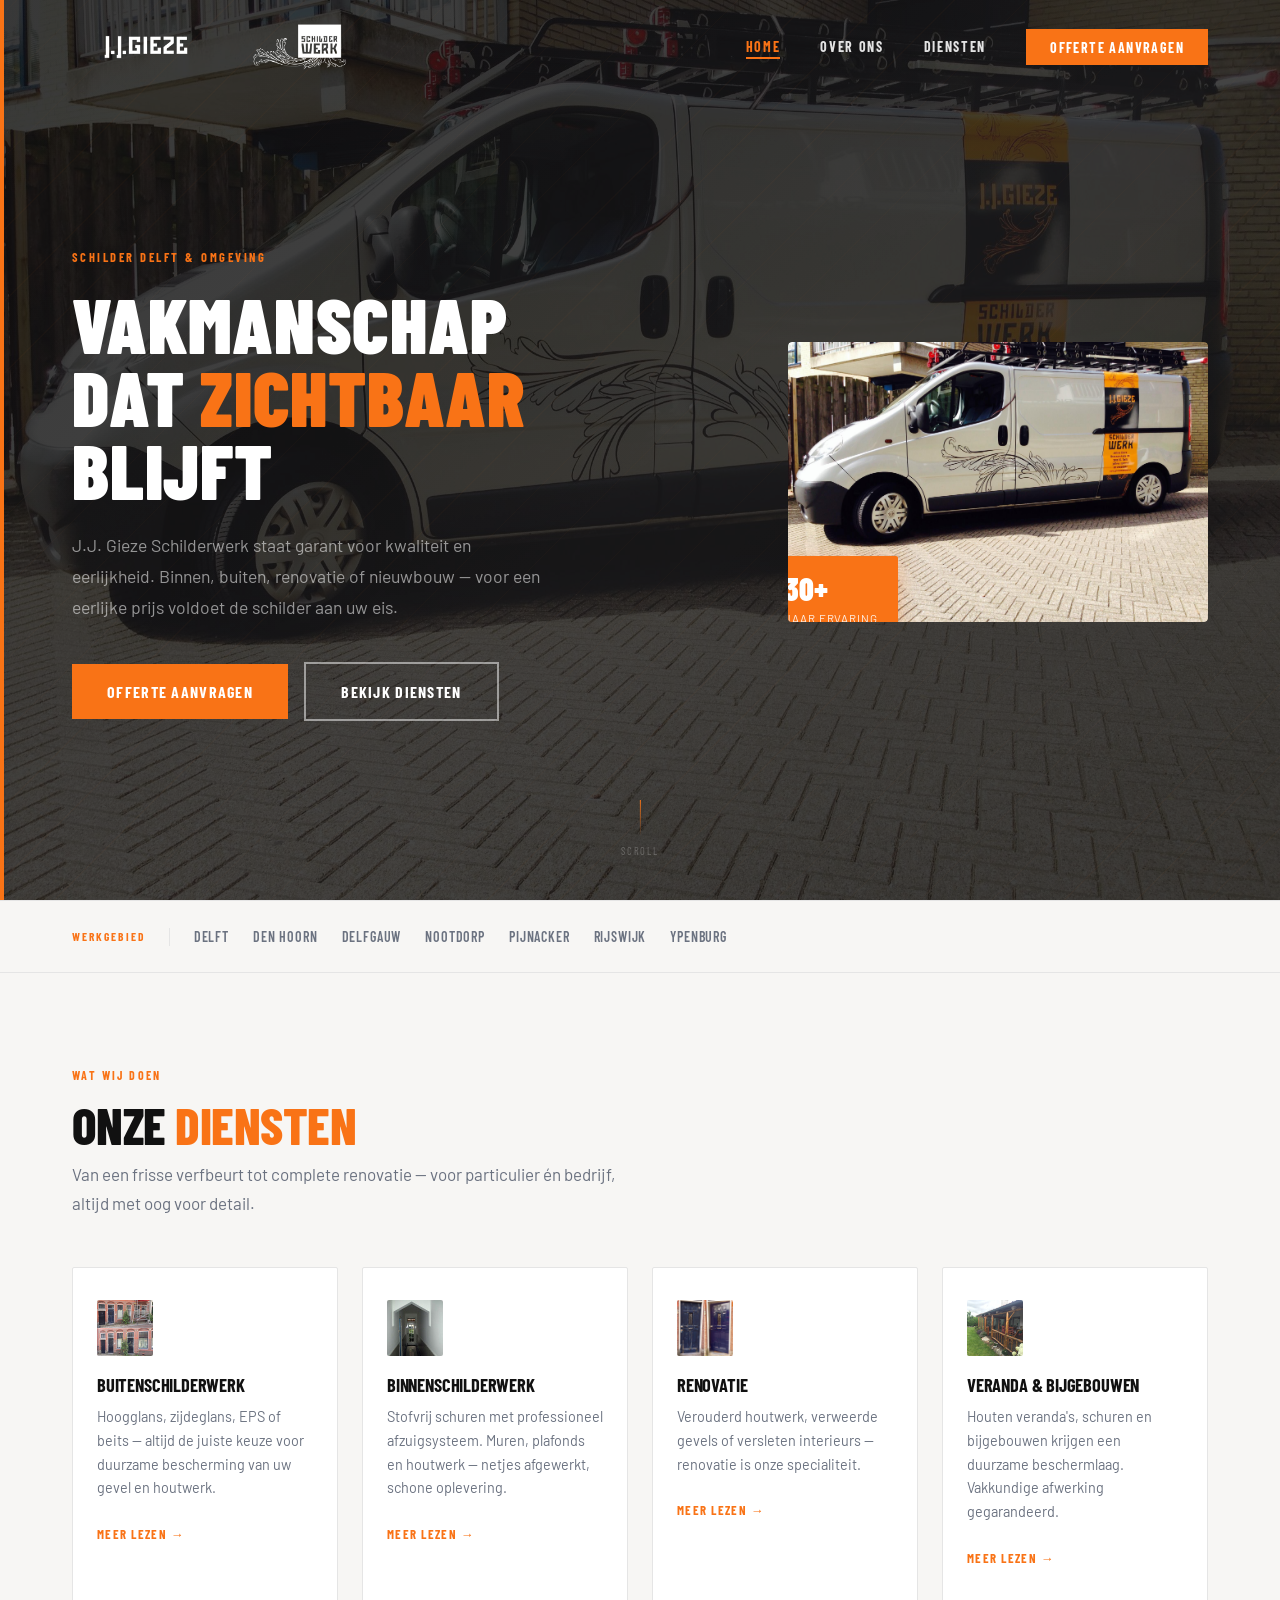
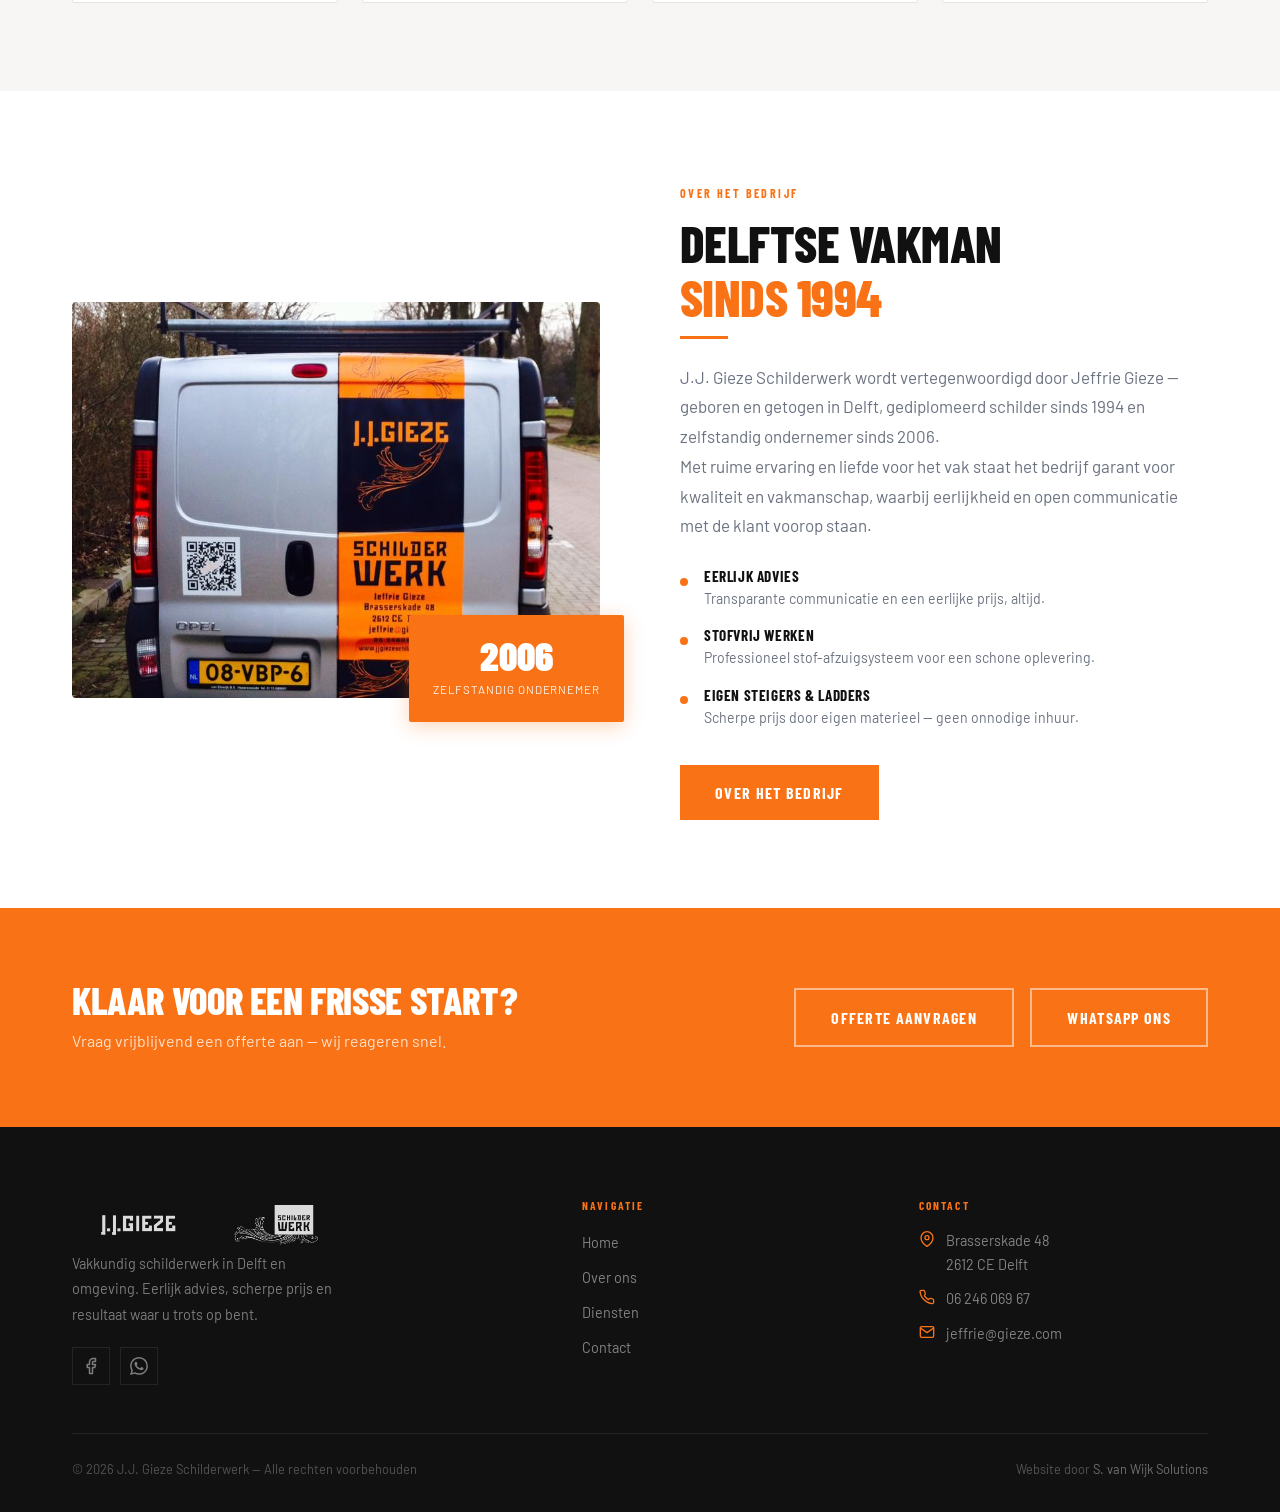
==== index.html @ c91a2f83 "Add files via upload" ====
<!DOCTYPE html>
<html lang="nl">
<head>
  <meta charset="UTF-8">
  <meta name="viewport" content="width=device-width, initial-scale=1.0">
  <title>Schilder Delft | J.J. Gieze Schilderwerk</title>
  <meta name="description" content="J.J. Gieze Schilderwerk – vakkundig schildersbedrijf in Delft en omgeving. Binnen- en buitenschilderwerk, renovatie. Eerlijk advies, scherpe prijs. Bel 06 246 069 67.">
  <meta name="robots" content="index, follow">
  <link rel="canonical" href="https://jjgiezeschilderwerk.nl/index.html">

  <!-- Open Graph -->
  <meta property="og:title" content="Schilder Delft | J.J. Gieze Schilderwerk">
  <meta property="og:description" content="Vakkundig schildersbedrijf in Delft en omgeving. Binnen- en buitenschilderwerk, renovatie. Eerlijk advies, scherpe prijs.">
  <meta property="og:image" content="https://jjgiezeschilderwerk.nl/assets/images/og-image.webp">
  <meta property="og:url" content="https://jjgiezeschilderwerk.nl/index.html">
  <meta property="og:type" content="website">
  <meta property="og:locale" content="nl_NL">

  <!-- Structured Data -->
  <script type="application/ld+json">
  {
    "@context": "https://schema.org",
    "@type": "LocalBusiness",
    "name": "J.J. Gieze Schilderwerk",
    "url": "https://jjgiezeschilderwerk.nl",
    "telephone": "+31624606967",
    "email": "jeffrie@gieze.com",
    "address": {
      "@type": "PostalAddress",
      "streetAddress": "Brasserskade 48",
      "addressLocality": "Delft",
      "postalCode": "2612 CE",
      "addressCountry": "NL"
    },
    "openingHoursSpecification": [
      {
        "@type": "OpeningHoursSpecification",
        "dayOfWeek": ["Monday","Tuesday","Wednesday","Thursday","Friday"],
        "opens": "07:30",
        "closes": "17:30"
      }
    ],
    "sameAs": [
      "https://www.facebook.com/people/Schildersbedrijf-JJ-Gieze-Schilderwerk/100063960887792/"
    ]
  }
  </script>

  <link rel="stylesheet" href="style.css">
  <link rel="icon" href="favicon.ico">
</head>
<body>

  <!-- HEADER -->
  <div id="header-placeholder"></div>

  <!-- HERO — bus.jpg als sfeervolle achtergrond -->
  <section class="hero" aria-label="Introductie J.J. Gieze Schilderwerk">
    <div class="hero-bg" aria-hidden="true"></div>
    <img
      src="assets/images/bus.jpg"
      alt=""
      width="2048"
      height="1536"
      loading="eager"
      decoding="async"
      class="hero-bg-img"
      aria-hidden="true"
    >
    <div class="hero-pattern" aria-hidden="true"></div>
    <div class="hero-accent-bar" aria-hidden="true"></div>

    <div class="hero-content">
      <div class="hero-text">
        <span class="label">Schilder Delft &amp; Omgeving</span>
        <h1>Vakmanschap<br>dat <span>zichtbaar</span><br>blijft</h1>
        <p class="hero-sub">J.J. Gieze Schilderwerk staat garant voor kwaliteit en eerlijkheid. Binnen, buiten, renovatie of nieuwbouw — voor een eerlijke prijs voldoet de schilder aan uw eis.</p>
        <div class="hero-actions">
          <a href="contact.html" class="btn btn--primary">Offerte aanvragen</a>
          <a href="diensten.html" class="btn btn--outline-white">Bekijk diensten</a>
        </div>
      </div>

      <!-- Rechterkolom: werkbus voorkant -->
      <div class="hero-image" aria-hidden="true">
        <div class="hero-img-wrap">
          <img
            src="assets/images/bus.jpg"
            alt="Werkbus J.J. Gieze Schilderwerk"
            width="2048"
            height="1536"
            loading="eager"
            decoding="async"
          >
          <div class="hero-badge">
            <span class="badge-num">30+</span>
            <span class="badge-label">Jaar ervaring</span>
          </div>
        </div>
      </div>
    </div>

    <div class="hero-scroll" aria-hidden="true">
      <div class="hero-scroll-line"></div>
      <span>Scroll</span>
    </div>
  </section>

  <!-- WERKGEBIED STRIP -->
  <div class="werkgebied" aria-label="Werkgebied">
    <div class="container">
      <div class="werkgebied-inner">
        <span class="werkgebied-label">Werkgebied</span>
        <div class="werkgebied-sep" aria-hidden="true"></div>
        <div class="werkgebied-list">
          <span>Delft</span>
          <span>Den Hoorn</span>
          <span>Delfgauw</span>
          <span>Nootdorp</span>
          <span>Pijnacker</span>
          <span>Rijswijk</span>
          <span>Ypenburg</span>
        </div>
      </div>
    </div>
  </div>

  <!-- DIENSTEN OVERZICHT -->
  <section class="section section--soft" aria-labelledby="diensten-heading">
    <div class="container">
      <span class="label fade-up">Wat wij doen</span>
      <h2 id="diensten-heading" class="fade-up">Onze <span style="color:var(--accent)">Diensten</span></h2>
      <p class="fade-up" style="max-width:560px;margin-top:0.5rem;">Van een frisse verfbeurt tot complete renovatie — voor particulier én bedrijf, altijd met oog voor detail.</p>

      <div class="diensten-grid">
        <article class="dienst-card fade-up">
          <div class="dienst-icon">
            <img
              src="assets/images/renovatiebuitenwerk.jpg"
              alt="Buitenschilderwerk"
              width="112"
              height="112"
              loading="lazy"
              decoding="async"
            >
          </div>
          <h3>Buitenschilderwerk</h3>
          <p>Hoogglans, zijdeglans, EPS of beits — altijd de juiste keuze voor duurzame bescherming van uw gevel en houtwerk.</p>
          <a href="diensten.html#buiten" class="btn-ghost">Meer lezen →</a>
        </article>

        <article class="dienst-card fade-up">
          <div class="dienst-icon">
            <img
              src="assets/images/renovatiebinnenwerk.jpg"
              alt="Binnenschilderwerk"
              width="112"
              height="112"
              loading="lazy"
              decoding="async"
            >
          </div>
          <h3>Binnenschilderwerk</h3>
          <p>Stofvrij schuren met professioneel afzuigsysteem. Muren, plafonds en houtwerk — netjes afgewerkt, schone oplevering.</p>
          <a href="diensten.html#binnen" class="btn-ghost">Meer lezen →</a>
        </article>

        <article class="dienst-card fade-up">
          <div class="dienst-icon">
            <img
              src="assets/images/deurbuiten.jpg"
              alt="Renovatie schilderwerk"
              width="960"
              height="960"
              loading="lazy"
              decoding="async"
            >
          </div>
          <h3>Renovatie</h3>
          <p>Verouderd houtwerk, verweerde gevels of versleten interieurs — renovatie is onze specialiteit.</p>
          <a href="diensten.html#renovatie" class="btn-ghost">Meer lezen →</a>
        </article>

        <article class="dienst-card fade-up">
          <div class="dienst-icon">
            <img
              src="assets/images/veranda.jpg"
              alt="Veranda en bijgebouwen schilderen"
              width="112"
              height="112"
              loading="lazy"
              decoding="async"
            >
          </div>
          <h3>Veranda &amp; Bijgebouwen</h3>
          <p>Houten veranda's, schuren en bijgebouwen krijgen een duurzame beschermlaag. Vakkundige afwerking gegarandeerd.</p>
          <a href="diensten.html#veranda" class="btn-ghost">Meer lezen →</a>
        </article>
      </div>
    </div>
  </section>

  <!-- OVER ONS SNIPPET -->
  <section class="section" aria-labelledby="over-heading">
    <div class="container">
      <div class="over-snippet">
        <div class="over-img-wrap fade-up">
          <!-- Werkbus achterkant als herkenbare bedrijfsfoto -->
          <img
            src="assets/images/werkbusachterkant.jpg"
            alt="Werkbus J.J. Gieze Schilderwerk met bedrijfsnaam"
            width="794"
            height="960"
            loading="lazy"
            decoding="async"
            class="over-img-main"
          >
          <div class="over-img-badge">
            <span class="badge-num">2006</span>
            <span class="badge-label">Zelfstandig ondernemer</span>
          </div>
        </div>

        <div class="over-text fade-up">
          <span class="label">Over het bedrijf</span>
          <h2 id="over-heading">Delftse vakman<br><span style="color:var(--accent)">sinds 1994</span></h2>
          <div class="divider" aria-hidden="true"></div>
          <p>J.J. Gieze Schilderwerk wordt vertegenwoordigd door Jeffrie Gieze — geboren en getogen in Delft, gediplomeerd schilder sinds 1994 en zelfstandig ondernemer sinds 2006.</p>
          <p>Met ruime ervaring en liefde voor het vak staat het bedrijf garant voor kwaliteit en vakmanschap, waarbij eerlijkheid en open communicatie met de klant voorop staan.</p>

          <div class="values">
            <div class="value-item">
              <div class="value-dot" aria-hidden="true"></div>
              <div>
                <h4>Eerlijk advies</h4>
                <p>Transparante communicatie en een eerlijke prijs, altijd.</p>
              </div>
            </div>
            <div class="value-item">
              <div class="value-dot" aria-hidden="true"></div>
              <div>
                <h4>Stofvrij werken</h4>
                <p>Professioneel stof-afzuigsysteem voor een schone oplevering.</p>
              </div>
            </div>
            <div class="value-item">
              <div class="value-dot" aria-hidden="true"></div>
              <div>
                <h4>Eigen steigers &amp; ladders</h4>
                <p>Scherpe prijs door eigen materieel — geen onnodige inhuur.</p>
              </div>
            </div>
          </div>

          <a href="over-ons.html" class="btn btn--primary">Over het bedrijf</a>
        </div>
      </div>
    </div>
  </section>

  <!-- CTA BANNER -->
  <section class="cta-banner" aria-labelledby="cta-heading">
    <div class="container">
      <div class="cta-inner">
        <div>
          <h2 id="cta-heading">Klaar voor een frisse start?</h2>
          <p>Vraag vrijblijvend een offerte aan — wij reageren snel.</p>
        </div>
        <div class="cta-actions">
          <a href="contact.html" class="btn btn--outline-white">Offerte aanvragen</a>
          <a
            href="https://api.whatsapp.com/send/?phone=31624606967&text=Hallo+ik+heb+een+vraag+over+schilderwerk.&type=phone_number&app_absent=0"
            class="btn btn--outline-white"
            target="_blank"
            rel="noopener noreferrer"
          >WhatsApp ons</a>
        </div>
      </div>
    </div>
  </section>

  <!-- FOOTER -->
  <div id="footer-placeholder"></div>

  <script src="js/script.js"></script>
</body>
</html>
---- style.css ----
/* ================================================================
   J.J. Gieze Schilderwerk — style.css
   Stijl D: Krachtig & Zakelijk | Oranje (#F97316) + Zwart (#111)
   Fonts: Barlow Condensed (display) + Barlow (body)
   ================================================================ */

@import url('https://fonts.googleapis.com/css2?family=Barlow+Condensed:wght@400;600;700;800;900&family=Barlow:wght@300;400;500;600&display=swap');

/* ================================================================
   CSS CUSTOM PROPERTIES
   ================================================================ */
:root {
  --primary:       #0D0D0D;
  --accent:        #F97316;
  --accent-dark:   #EA6C0A;
  --accent-light:  #FFF7F0;
  --bg:            #FFFFFF;
  --bg-soft:       #F7F6F4;
  --bg-dark:       #111111;
  --bg-dark-soft:  #1A1A1A;
  --text:          #111111;
  --text-muted:    #6B7280;
  --text-light:    #F5F5F5;
  --border:        #E5E5E5;
  --border-dark:   rgba(255,255,255,0.08);

  --radius-sm:     0px;
  --radius-md:     2px;
  --radius-lg:     4px;

  --font-display:  'Barlow Condensed', sans-serif;
  --font-body:     'Barlow', sans-serif;

  --shadow-sm:     0 1px 8px rgba(0,0,0,0.06);
  --shadow-md:     0 4px 32px rgba(0,0,0,0.10);
  --shadow-lg:     0 8px 48px rgba(0,0,0,0.14);

  --transition:    0.22s ease;
  --max-w:         1200px;
}

/* ================================================================
   RESET & BASE
   ================================================================ */
*, *::before, *::after {
  box-sizing: border-box;
  margin: 0;
  padding: 0;
}

html {
  scroll-behavior: smooth;
  font-size: 16px;
  -webkit-text-size-adjust: 100%;
}

body {
  font-family: var(--font-body);
  color: var(--text);
  background: var(--bg);
  line-height: 1.65;
  overflow-x: hidden;
}

img {
  display: block;
  max-width: 100%;
  height: auto;
}

a {
  color: inherit;
  text-decoration: none;
}

ul {
  list-style: none;
}

button {
  cursor: pointer;
  border: none;
  background: none;
  font-family: inherit;
}

/* ================================================================
   TYPOGRAFIE
   ================================================================ */
h1, h2, h3, h4 {
  font-family: var(--font-display);
  font-weight: 700;
  line-height: 1.05;
  letter-spacing: -0.01em;
}

h1 {
  font-size: clamp(2.8rem, 6vw, 5.2rem);
  font-weight: 900;
  text-transform: uppercase;
  letter-spacing: 0.01em;
}

h2 {
  font-size: clamp(2rem, 4vw, 3.2rem);
  font-weight: 800;
  text-transform: uppercase;
}

h3 {
  font-size: clamp(1.3rem, 2.5vw, 1.8rem);
  font-weight: 700;
  text-transform: uppercase;
}

h4 {
  font-size: 1.1rem;
  font-weight: 700;
  text-transform: uppercase;
  letter-spacing: 0.04em;
}

p {
  font-size: 1.0625rem;
  line-height: 1.75;
  color: var(--text-muted);
}

/* ================================================================
   LAYOUT
   ================================================================ */
.container {
  max-width: var(--max-w);
  margin: 0 auto;
  padding: 0 2rem;
}

.section {
  padding: 5.5rem 0;
}

.section--dark {
  background: var(--bg-dark);
}

.section--soft {
  background: var(--bg-soft);
}

/* ================================================================
   KNOPPEN
   ================================================================ */
.btn {
  display: inline-flex;
  align-items: center;
  justify-content: center;
  gap: 0.5rem;
  padding: 0.9rem 2.2rem;
  font-family: var(--font-display);
  font-size: 1rem;
  font-weight: 700;
  letter-spacing: 0.08em;
  text-transform: uppercase;
  border-radius: var(--radius-sm);
  transition: background var(--transition), color var(--transition), transform var(--transition), border-color var(--transition);
  white-space: nowrap;
}

.btn--primary {
  background: var(--accent);
  color: #fff;
}
.btn--primary:hover {
  background: var(--accent-dark);
  transform: translateY(-2px);
}

.btn--outline {
  border: 2px solid var(--text);
  color: var(--text);
  background: transparent;
}
.btn--outline:hover {
  background: var(--text);
  color: #fff;
}

.btn--outline-white {
  border: 2px solid rgba(255,255,255,0.5);
  color: #fff;
  background: transparent;
}
.btn--outline-white:hover {
  background: #fff;
  color: var(--text);
}

/* ================================================================
   LABEL & DIVIDER
   ================================================================ */
.label {
  display: inline-block;
  font-family: var(--font-display);
  font-size: 0.75rem;
  font-weight: 700;
  letter-spacing: 0.2em;
  text-transform: uppercase;
  color: var(--accent);
  margin-bottom: 0.75rem;
}

.label--white {
  color: rgba(255,255,255,0.55);
}

.divider {
  width: 3rem;
  height: 3px;
  background: var(--accent);
  margin: 0.75rem 0 1.5rem;
}

/* ================================================================
   HEADER
   ================================================================ */
#header-placeholder header,
header {
  position: fixed;
  top: 0;
  left: 0;
  right: 0;
  z-index: 1000;
  padding: 1.1rem 0;
  transition: background 0.3s ease, box-shadow 0.3s ease, padding 0.3s ease;
}

#header-placeholder header.scrolled,
header.scrolled {
  background: rgba(255,255,255,0.97);
  backdrop-filter: blur(12px);
  -webkit-backdrop-filter: blur(12px);
  box-shadow: 0 1px 0 var(--border);
  padding: 0.75rem 0;
}

.header-inner {
  display: flex;
  align-items: center;
  justify-content: space-between;
  max-width: var(--max-w);
  margin: 0 auto;
  padding: 0 2rem;
}

/* Logo — groter dan v1 */
.logo img {
  height: 58px;
  width: auto;
  filter: brightness(0) invert(1);
  transition: filter 0.3s ease;
}

header.scrolled .logo img {
  filter: none;
}

/* Desktop nav */
.nav-links {
  display: flex;
  align-items: center;
  gap: 2.5rem;
}

.nav-links a {
  font-family: var(--font-display);
  font-size: 0.875rem;
  font-weight: 700;
  letter-spacing: 0.12em;
  text-transform: uppercase;
  color: rgba(255,255,255,0.88);
  transition: color var(--transition);
  position: relative;
}

.nav-links a::after {
  content: '';
  position: absolute;
  bottom: -4px;
  left: 0;
  width: 0;
  height: 2px;
  background: var(--accent);
  transition: width var(--transition);
}

.nav-links a:hover::after,
.nav-links a.active::after {
  width: 100%;
}

.nav-links a:hover,
.nav-links a.active {
  color: var(--accent);
}

header.scrolled .nav-links a {
  color: var(--text);
}

header.scrolled .nav-links a:hover {
  color: var(--accent);
}

.nav-cta {
  font-family: var(--font-display) !important;
  font-size: 0.875rem !important;
  font-weight: 700 !important;
  letter-spacing: 0.1em !important;
  text-transform: uppercase !important;
  background: var(--accent) !important;
  color: #fff !important;
  padding: 0.6rem 1.5rem !important;
  border-radius: var(--radius-sm) !important;
  transition: background var(--transition) !important;
}

.nav-cta::after {
  display: none !important;
}

.nav-cta:hover {
  background: var(--accent-dark) !important;
  color: #fff !important;
}

/* Hamburger */
.hamburger {
  display: none;
  flex-direction: column;
  gap: 5px;
  padding: 6px;
  cursor: pointer;
  background: none;
  border: none;
}

.hamburger span {
  display: block;
  width: 24px;
  height: 2px;
  background: #fff;
  transition: var(--transition);
}

header.scrolled .hamburger span {
  background: var(--text);
}

.hamburger.active span:nth-child(1) {
  transform: rotate(45deg) translate(5px, 5px);
}

.hamburger.active span:nth-child(2) {
  opacity: 0;
}

.hamburger.active span:nth-child(3) {
  transform: rotate(-45deg) translate(5px, -5px);
}

/* Mobiele nav */
.mobile-nav {
  display: none;
  position: fixed;
  inset: 0;
  background: var(--bg-dark);
  z-index: 999;
  padding: 6rem 2rem 3rem;
  flex-direction: column;
  gap: 0;
  overflow-y: auto;
}

.mobile-nav.open {
  display: flex;
}

.mobile-nav a {
  display: block;
  font-family: var(--font-display);
  font-size: 2.2rem;
  font-weight: 800;
  text-transform: uppercase;
  color: #fff;
  padding: 1rem 0;
  border-bottom: 1px solid rgba(255,255,255,0.07);
  letter-spacing: 0.04em;
  transition: color var(--transition);
}

.mobile-nav a:hover {
  color: var(--accent);
}

.mobile-nav .nav-cta {
  margin-top: 2rem;
  display: inline-block;
  text-align: center;
  background: var(--accent) !important;
  color: #fff !important;
  padding: 1rem 2rem !important;
  border-radius: var(--radius-sm);
  border-bottom: none;
}

/* ================================================================
   FOOTER
   ================================================================ */
#footer-placeholder footer,
footer {
  background: var(--bg-dark);
  color: var(--text-light);
  padding: 4.5rem 0 2rem;
}

.footer-grid {
  display: grid;
  grid-template-columns: 1.6fr 1fr 1fr;
  gap: 3rem;
  margin-bottom: 3rem;
}

.footer-brand .logo-footer {
  margin-bottom: 1.25rem;
}

/* Logo footer — groter dan v1 */
.footer-brand .logo-footer img {
  height: 52px;
  width: auto;
  filter: brightness(0) invert(1);
  opacity: 0.85;
}

.footer-brand p {
  color: rgba(255,255,255,0.45);
  font-size: 0.9rem;
  line-height: 1.75;
  max-width: 280px;
}

.footer-social {
  display: flex;
  gap: 0.6rem;
  margin-top: 1.25rem;
}

.footer-social a {
  display: flex;
  align-items: center;
  justify-content: center;
  width: 38px;
  height: 38px;
  border: 1px solid var(--border-dark);
  border-radius: var(--radius-sm);
  color: rgba(255,255,255,0.45);
  transition: var(--transition);
}

.footer-social a:hover {
  border-color: var(--accent);
  color: var(--accent);
}

.footer-col h4 {
  font-family: var(--font-display);
  font-size: 0.72rem;
  font-weight: 700;
  letter-spacing: 0.18em;
  text-transform: uppercase;
  color: var(--accent);
  margin-bottom: 1.1rem;
}

.footer-col ul {
  display: flex;
  flex-direction: column;
  gap: 0.55rem;
}

.footer-col ul a {
  color: rgba(255,255,255,0.48);
  font-size: 0.9rem;
  transition: color var(--transition);
}

.footer-col ul a:hover {
  color: #fff;
}

.footer-col .contact-item {
  display: flex;
  align-items: flex-start;
  gap: 0.65rem;
  color: rgba(255,255,255,0.48);
  font-size: 0.9rem;
  margin-bottom: 0.7rem;
}

.footer-col .contact-item svg {
  flex-shrink: 0;
  margin-top: 2px;
  color: var(--accent);
}

.footer-col .contact-item a {
  color: rgba(255,255,255,0.48);
  transition: color var(--transition);
}

.footer-col .contact-item a:hover {
  color: #fff;
}

.footer-bottom {
  border-top: 1px solid var(--border-dark);
  padding-top: 1.5rem;
  display: flex;
  justify-content: space-between;
  align-items: center;
  flex-wrap: wrap;
  gap: 0.5rem;
}

.footer-bottom p {
  color: rgba(255,255,255,0.28);
  font-size: 0.8rem;
}

/* ================================================================
   HERO (homepage)
   ================================================================ */
.hero {
  position: relative;
  min-height: 100vh;
  display: flex;
  align-items: center;
  overflow: hidden;
  background: var(--bg-dark);
}

.hero-bg {
  position: absolute;
  inset: 0;
  background: linear-gradient(140deg, #0d0d0d 0%, #1c1c1c 55%, #111111 100%);
}

.hero-bg-img {
  position: absolute;
  inset: 0;
  width: 100%;
  height: 100%;
  object-fit: cover;
  opacity: 0.18;
}

.hero-pattern {
  position: absolute;
  inset: 0;
  background-image: repeating-linear-gradient(
    -45deg,
    transparent,
    transparent 50px,
    rgba(249,115,22,0.025) 50px,
    rgba(249,115,22,0.025) 51px
  );
}

.hero-accent-bar {
  position: absolute;
  top: 0;
  left: 0;
  width: 4px;
  height: 100%;
  background: var(--accent);
  z-index: 1;
}

.hero-content {
  position: relative;
  z-index: 2;
  max-width: var(--max-w);
  margin: 0 auto;
  padding: 9rem 2rem 5rem;
  display: grid;
  grid-template-columns: 1fr 420px;
  gap: 5rem;
  align-items: center;
  width: 100%;
}

.hero-text .label {
  font-size: 0.78rem;
}

.hero-text h1 {
  color: #fff;
  margin: 0.5rem 0 1.5rem;
  line-height: 0.95;
}

.hero-text h1 span {
  color: var(--accent);
}

.hero-text .hero-sub {
  font-size: 1.1rem;
  color: rgba(255,255,255,0.55);
  max-width: 480px;
  margin-bottom: 2.5rem;
  line-height: 1.75;
}

.hero-actions {
  display: flex;
  gap: 1rem;
  flex-wrap: wrap;
  align-items: center;
}

/* Hero rechterkolom: busafbeelding */
.hero-image {
  position: relative;
  display: flex;
  justify-content: center;
  align-items: center;
}

.hero-img-wrap {
  position: relative;
  width: 100%;
  border-radius: var(--radius-lg);
  overflow: hidden;
}

.hero-img-wrap img {
  width: 100%;
  height: 280px;
  object-fit: cover;
  display: block;
  border-radius: var(--radius-lg);
}

.hero-badge {
  position: absolute;
  bottom: -1.5rem;
  left: -1.5rem;
  background: var(--accent);
  color: #fff;
  padding: 1rem 1.25rem;
  border-radius: var(--radius-md);
  text-align: left;
  box-shadow: 0 4px 20px rgba(249,115,22,0.35);
}

.hero-badge .badge-num {
  display: block;
  font-family: var(--font-display);
  font-size: 2rem;
  font-weight: 900;
  line-height: 1;
}

.hero-badge .badge-label {
  font-size: 0.72rem;
  letter-spacing: 0.08em;
  text-transform: uppercase;
  opacity: 0.88;
}

/* Scroll-indicator */
.hero-scroll {
  position: absolute;
  bottom: 2.5rem;
  left: 50%;
  transform: translateX(-50%);
  display: flex;
  flex-direction: column;
  align-items: center;
  gap: 0.4rem;
  color: rgba(255,255,255,0.25);
  font-family: var(--font-display);
  font-size: 0.65rem;
  letter-spacing: 0.18em;
  text-transform: uppercase;
  z-index: 2;
}

.hero-scroll-line {
  width: 1px;
  height: 36px;
  background: linear-gradient(to bottom, var(--accent), transparent);
  animation: scroll-anim 1.6s ease-in-out infinite;
}

@keyframes scroll-anim {
  0%   { transform: scaleY(0); transform-origin: top; opacity: 1; }
  45%  { transform: scaleY(1); transform-origin: top; opacity: 1; }
  55%  { transform: scaleY(1); transform-origin: bottom; opacity: 1; }
  100% { transform: scaleY(0); transform-origin: bottom; opacity: 0; }
}

/* ================================================================
   WERKGEBIED STRIP
   ================================================================ */
.werkgebied {
  background: var(--bg-soft);
  border-top: 1px solid var(--border);
  border-bottom: 1px solid var(--border);
  padding: 1.5rem 0;
}

.werkgebied-inner {
  display: flex;
  align-items: center;
  gap: 1.5rem;
  flex-wrap: wrap;
}

.werkgebied-label {
  font-family: var(--font-display);
  font-size: 0.72rem;
  font-weight: 700;
  letter-spacing: 0.18em;
  text-transform: uppercase;
  color: var(--accent);
  white-space: nowrap;
  flex-shrink: 0;
}

.werkgebied-sep {
  width: 1px;
  height: 18px;
  background: var(--border);
  flex-shrink: 0;
}

.werkgebied-list {
  display: flex;
  flex-wrap: wrap;
  gap: 0.4rem 1.5rem;
}

.werkgebied-list span {
  font-family: var(--font-display);
  font-size: 0.875rem;
  font-weight: 600;
  letter-spacing: 0.06em;
  text-transform: uppercase;
  color: var(--text-muted);
}

/* ================================================================
   DIENSTEN OVERZICHT (homepage)
   ================================================================ */
.diensten-grid {
  display: grid;
  grid-template-columns: repeat(4, 1fr);
  gap: 1.5rem;
  margin-top: 3rem;
}

.dienst-card {
  background: var(--bg);
  border: 1px solid var(--border);
  border-radius: var(--radius-md);
  padding: 2rem 1.5rem;
  transition: transform var(--transition), box-shadow var(--transition);
  position: relative;
  overflow: hidden;
}

.dienst-card::after {
  content: '';
  position: absolute;
  bottom: 0;
  left: 0;
  right: 0;
  height: 3px;
  background: var(--accent);
  transform: scaleX(0);
  transition: transform var(--transition);
}

.dienst-card:hover {
  transform: translateY(-5px);
  box-shadow: var(--shadow-md);
}

.dienst-card:hover::after {
  transform: scaleX(1);
}

.dienst-icon {
  width: 56px;
  height: 56px;
  border-radius: var(--radius-md);
  overflow: hidden;
  margin-bottom: 1.25rem;
  background: var(--bg-soft);
  flex-shrink: 0;
}

.dienst-icon img {
  width: 100%;
  height: 100%;
  object-fit: cover;
}

.dienst-card h3 {
  font-size: 1.15rem;
  margin-bottom: 0.6rem;
  color: var(--text);
}

.dienst-card p {
  font-size: 0.9rem;
  margin-bottom: 1.25rem;
  line-height: 1.65;
}

.dienst-card .btn-ghost {
  font-family: var(--font-display);
  font-size: 0.8rem;
  font-weight: 700;
  letter-spacing: 0.1em;
  text-transform: uppercase;
  color: var(--accent);
  transition: color var(--transition);
}

.dienst-card .btn-ghost:hover {
  color: var(--accent-dark);
}

/* ================================================================
   OVER ONS SNIPPET (homepage)
   ================================================================ */
.over-snippet {
  display: grid;
  grid-template-columns: 1fr 1fr;
  gap: 5rem;
  align-items: center;
}

.over-img-wrap {
  position: relative;
}

.over-img-main {
  width: 100%;
  aspect-ratio: 4 / 3;
  object-fit: cover;
  border-radius: var(--radius-lg);
  display: block;
}

.over-img-badge {
  position: absolute;
  bottom: -1.5rem;
  right: -1.5rem;
  background: var(--accent);
  color: #fff;
  padding: 1.25rem 1.5rem;
  border-radius: var(--radius-md);
  text-align: center;
  box-shadow: 0 4px 20px rgba(249,115,22,0.3);
}

.over-img-badge .badge-num {
  display: block;
  font-family: var(--font-display);
  font-size: 2.5rem;
  font-weight: 900;
  line-height: 1;
}

.over-img-badge .badge-label {
  font-size: 0.72rem;
  letter-spacing: 0.08em;
  text-transform: uppercase;
  opacity: 0.9;
}

.values {
  display: flex;
  flex-direction: column;
  gap: 1.1rem;
  margin: 1.75rem 0 2.25rem;
}

.value-item {
  display: flex;
  align-items: flex-start;
  gap: 1rem;
}

.value-dot {
  width: 8px;
  height: 8px;
  border-radius: 50%;
  background: var(--accent);
  margin-top: 0.55rem;
  flex-shrink: 0;
}

.value-item h4 {
  font-size: 0.95rem;
  margin-bottom: 0.2rem;
  color: var(--text);
}

.value-item p {
  font-size: 0.88rem;
  margin: 0;
  line-height: 1.6;
}

/* ================================================================
   CTA BANNER
   ================================================================ */
.cta-banner {
  background: var(--accent);
  padding: 4.5rem 0;
}

.cta-inner {
  display: flex;
  justify-content: space-between;
  align-items: center;
  gap: 2rem;
  flex-wrap: wrap;
}

.cta-inner h2 {
  color: #fff;
  font-size: clamp(1.8rem, 3vw, 2.6rem);
}

.cta-inner p {
  color: rgba(255,255,255,0.78);
  margin-top: 0.4rem;
  font-size: 1rem;
}

.cta-actions {
  display: flex;
  gap: 1rem;
  flex-wrap: wrap;
  flex-shrink: 0;
}

/* ================================================================
   PAGE HERO (inner pagina's)
   ================================================================ */
.page-hero {
  background: var(--bg-dark);
  padding: 9.5rem 0 4.5rem;
  position: relative;
  overflow: hidden;
}

.page-hero::before {
  content: '';
  position: absolute;
  inset: 0;
  background-image: repeating-linear-gradient(
    -45deg,
    transparent,
    transparent 50px,
    rgba(249,115,22,0.025) 50px,
    rgba(249,115,22,0.025) 51px
  );
}

.page-hero-accent {
  position: absolute;
  top: 0;
  left: 0;
  width: 4px;
  height: 100%;
  background: var(--accent);
}

.page-hero .container {
  position: relative;
  z-index: 1;
}

.page-hero h1 {
  color: #fff;
  margin-top: 0.5rem;
}

.page-hero h1 span {
  color: var(--accent);
}

.page-hero p {
  color: rgba(255,255,255,0.5);
  max-width: 540px;
  margin-top: 1rem;
  font-size: 1.05rem;
}

.breadcrumb {
  display: flex;
  align-items: center;
  gap: 0.5rem;
  margin-bottom: 1rem;
  font-family: var(--font-display);
  font-size: 0.72rem;
  letter-spacing: 0.12em;
  text-transform: uppercase;
  color: rgba(255,255,255,0.3);
}

.breadcrumb a {
  color: rgba(255,255,255,0.3);
  transition: color var(--transition);
}

.breadcrumb a:hover {
  color: var(--accent);
}

.breadcrumb .sep {
  color: var(--accent);
}

/* ================================================================
   OVER ONS PAGINA
   ================================================================ */
.bio-grid {
  display: grid;
  grid-template-columns: 1fr 1.6fr;
  gap: 5rem;
  align-items: start;
}

.bio-img-wrap {
  position: sticky;
  top: 7rem;
}

.bio-img {
  width: 100%;
  aspect-ratio: 1 / 1;
  object-fit: cover;
  border-radius: var(--radius-lg);
  display: block;
}

.bio-caption {
  margin-top: 1.5rem;
  padding: 1.25rem;
  background: var(--bg-soft);
  border-left: 3px solid var(--accent);
}

.bio-caption strong {
  display: block;
  font-family: var(--font-display);
  font-size: 1.15rem;
  font-weight: 800;
  text-transform: uppercase;
  letter-spacing: 0.04em;
  color: var(--text);
  margin-bottom: 0.2rem;
}

.bio-caption span {
  font-size: 0.875rem;
  color: var(--text-muted);
}

.bio-content h2 {
  margin-bottom: 0.4rem;
}

.bio-content .lead {
  font-size: 1.15rem;
  color: var(--text);
  font-weight: 400;
  line-height: 1.8;
  margin-bottom: 1.5rem;
}

.bio-content p {
  margin-bottom: 1.25rem;
}

/* Timeline */
.timeline {
  margin: 2.5rem 0;
}

.timeline-item {
  display: flex;
  gap: 1.5rem;
  padding-bottom: 2rem;
  position: relative;
}

.timeline-item::before {
  content: '';
  position: absolute;
  left: 19px;
  top: 40px;
  width: 1px;
  height: calc(100% - 40px);
  background: var(--border);
}

.timeline-item:last-child::before {
  display: none;
}

.timeline-dot {
  width: 40px;
  height: 40px;
  border-radius: 50%;
  background: var(--accent);
  display: flex;
  align-items: center;
  justify-content: center;
  flex-shrink: 0;
  font-family: var(--font-display);
  font-size: 0.7rem;
  font-weight: 700;
  color: #fff;
}

.timeline-body h4 {
  font-size: 0.95rem;
  margin-bottom: 0.2rem;
  color: var(--text);
}

.timeline-body p {
  font-size: 0.88rem;
  margin: 0;
}

/* Werkwijze grid */
.werkwijze-grid {
  display: grid;
  grid-template-columns: repeat(3, 1fr);
  gap: 1.5rem;
  margin-top: 2.5rem;
}

.werkwijze-card {
  padding: 2rem;
  background: var(--bg-soft);
  border-radius: var(--radius-md);
  border-top: 3px solid var(--accent);
}

.werkwijze-num {
  font-family: var(--font-display);
  font-size: 3.5rem;
  font-weight: 900;
  color: rgba(249,115,22,0.1);
  line-height: 1;
  margin-bottom: 0.5rem;
}

.werkwijze-card h3 {
  font-size: 1rem;
  margin-bottom: 0.5rem;
  color: var(--text);
}

.werkwijze-card p {
  font-size: 0.875rem;
  line-height: 1.65;
}

/* ================================================================
   DIENSTEN PAGINA
   — Foto kleiner (max 420px) zodat vaagheid minder opvalt.
   — Op mobiel: altijd volgorde foto → titel → tekst → knop.
   ================================================================ */
.dienst-block {
  display: grid;
  grid-template-columns: 380px 1fr;
  gap: 4rem;
  align-items: center;
  padding: 4.5rem 0;
  border-bottom: 1px solid var(--border);
}

.dienst-block:last-child {
  border-bottom: none;
}

/* Afwisselende layout: even blokken gespiegeld */
.dienst-block.reverse {
  grid-template-columns: 1fr 380px;
}

.dienst-block.reverse .dienst-block-img {
  order: 2;
}

.dienst-block.reverse .dienst-block-text {
  order: 1;
}

.dienst-block-img {
  position: relative;
}

.dienst-block-img img {
  width: 100%;
  aspect-ratio: 4 / 3;
  object-fit: cover;
  border-radius: var(--radius-lg);
  display: block;
}

.dienst-tag {
  position: absolute;
  top: 1rem;
  left: 1rem;
  background: var(--accent);
  color: #fff;
  padding: 0.3rem 0.85rem;
  border-radius: var(--radius-sm);
  font-family: var(--font-display);
  font-size: 0.72rem;
  font-weight: 700;
  letter-spacing: 0.12em;
  text-transform: uppercase;
}

.dienst-block-text h2 {
  margin-bottom: 0.4rem;
  font-size: clamp(1.8rem, 3vw, 2.4rem);
}

.dienst-block-text .divider {
  margin: 0.75rem 0 1.25rem;
}

.dienst-list {
  margin: 1.5rem 0 2rem;
  display: flex;
  flex-direction: column;
  gap: 0.65rem;
}

.dienst-list li {
  display: flex;
  align-items: center;
  gap: 0.75rem;
  font-size: 0.925rem;
  color: var(--text-muted);
}

.dienst-list li::before {
  content: '';
  width: 6px;
  height: 6px;
  border-radius: 50%;
  background: var(--accent);
  flex-shrink: 0;
}

/* Voor/na foto's trappenhuis naast elkaar */
.voor-na-grid {
  display: grid;
  grid-template-columns: 1fr 1fr;
  gap: 1rem;
  margin-top: 2.5rem;
}

.voor-na-item {
  position: relative;
  border-radius: var(--radius-md);
  overflow: hidden;
}

.voor-na-item img {
  width: 100%;
  aspect-ratio: 3 / 4;
  object-fit: cover;
  display: block;
}

.voor-na-label {
  position: absolute;
  bottom: 0.75rem;
  left: 0.75rem;
  background: rgba(0,0,0,0.7);
  color: #fff;
  font-family: var(--font-display);
  font-size: 0.75rem;
  font-weight: 700;
  letter-spacing: 0.12em;
  text-transform: uppercase;
  padding: 0.3rem 0.75rem;
  border-radius: var(--radius-sm);
}

.voor-na-label.na {
  background: var(--accent);
}

/* ================================================================
   CONTACT PAGINA
   ================================================================ */
.contact-grid {
  display: grid;
  grid-template-columns: 1fr 1.6fr;
  gap: 5rem;
  align-items: start;
}

.contact-info {
  display: flex;
  flex-direction: column;
  gap: 1.25rem;
}

.contact-card {
  display: flex;
  align-items: flex-start;
  gap: 1rem;
  padding: 1.25rem;
  background: var(--bg-soft);
  border-radius: var(--radius-md);
  border-left: 3px solid var(--accent);
}

.contact-card-icon {
  width: 40px;
  height: 40px;
  background: var(--accent);
  border-radius: var(--radius-sm);
  display: flex;
  align-items: center;
  justify-content: center;
  flex-shrink: 0;
  color: #fff;
}

.contact-card h4 {
  font-size: 0.72rem;
  font-weight: 700;
  letter-spacing: 0.12em;
  color: var(--text-muted);
  margin-bottom: 0.3rem;
}

.contact-card a,
.contact-card p {
  font-size: 0.95rem;
  color: var(--text);
  font-weight: 500;
  margin: 0;
  line-height: 1.5;
}

.contact-card a:hover {
  color: var(--accent);
}

.social-btns {
  display: flex;
  gap: 0.75rem;
  flex-wrap: wrap;
}

.social-btn {
  display: flex;
  align-items: center;
  gap: 0.5rem;
  padding: 0.65rem 1.1rem;
  border: 1px solid var(--border);
  border-radius: var(--radius-sm);
  font-family: var(--font-display);
  font-size: 0.78rem;
  font-weight: 700;
  letter-spacing: 0.08em;
  text-transform: uppercase;
  color: var(--text);
  background: transparent;
  transition: var(--transition);
}

.social-btn:hover {
  border-color: var(--accent);
  color: var(--accent);
}

/* Contact formulier */
.contact-form {
  display: flex;
  flex-direction: column;
  gap: 1.25rem;
}

.form-row {
  display: grid;
  grid-template-columns: 1fr 1fr;
  gap: 1rem;
}

.form-group {
  display: flex;
  flex-direction: column;
  gap: 0.4rem;
}

.form-group label {
  font-family: var(--font-display);
  font-size: 0.72rem;
  font-weight: 700;
  letter-spacing: 0.12em;
  text-transform: uppercase;
  color: var(--text);
}

.form-group input,
.form-group textarea,
.form-group select {
  padding: 0.875rem 1rem;
  border: 1px solid var(--border);
  border-radius: var(--radius-md);
  font-family: var(--font-body);
  font-size: 1rem;
  color: var(--text);
  background: var(--bg);
  transition: border-color var(--transition), box-shadow var(--transition);
  outline: none;
  width: 100%;
  appearance: none;
  -webkit-appearance: none;
}

.form-group input:focus,
.form-group textarea:focus,
.form-group select:focus {
  border-color: var(--accent);
  box-shadow: 0 0 0 3px rgba(249,115,22,0.1);
}

.form-group textarea {
  resize: vertical;
  min-height: 130px;
}

.form-success {
  display: none;
  padding: 1rem 1.25rem;
  background: #F0FDF4;
  border: 1px solid #BBF7D0;
  border-radius: var(--radius-md);
  color: #166534;
  font-size: 0.95rem;
  font-weight: 500;
}

.form-success.show {
  display: block;
}

/* Google Maps */
.map-wrap {
  margin-top: 2rem;
  border-radius: var(--radius-md);
  overflow: hidden;
  border: 1px solid var(--border);
}

.map-wrap iframe {
  display: block;
  width: 100%;
  height: 280px;
  border: 0;
}

/* ================================================================
   ANIMATIES
   ================================================================ */
.fade-up {
  opacity: 0;
  transform: translateY(28px);
  transition: opacity 0.65s ease, transform 0.65s ease;
}

.fade-up.visible {
  opacity: 1;
  transform: translateY(0);
}

.fade-up:nth-child(2) { transition-delay: 0.08s; }
.fade-up:nth-child(3) { transition-delay: 0.16s; }
.fade-up:nth-child(4) { transition-delay: 0.24s; }
.fade-up:nth-child(5) { transition-delay: 0.32s; }
.fade-up:nth-child(6) { transition-delay: 0.40s; }

/* ================================================================
   RESPONSIVE — 1200px
   ================================================================ */
@media (max-width: 1200px) {
  .diensten-grid {
    grid-template-columns: repeat(2, 1fr);
  }

  .dienst-block {
    grid-template-columns: 320px 1fr;
    gap: 3rem;
  }

  .dienst-block.reverse {
    grid-template-columns: 1fr 320px;
  }
}

/* ================================================================
   RESPONSIVE — 768px (mobiel)
   DIENSTEN: altijd volgorde foto → titel → tekst → knop
   ================================================================ */
@media (max-width: 768px) {

  /* Header */
  .nav-links {
    display: none;
  }

  .hamburger {
    display: flex;
  }

  /* Hero */
  .hero-content {
    grid-template-columns: 1fr;
    padding-top: 7rem;
    gap: 0;
  }

  .hero-image {
    display: none;
  }

  /* Homepage grids */
  .diensten-grid {
    grid-template-columns: 1fr;
  }

  .over-snippet {
    grid-template-columns: 1fr;
    gap: 3rem;
  }

  .over-img-badge {
    bottom: -1rem;
    right: 0;
  }

  /* ——— DIENSTEN PAGINA MOBIEL ———
     Alle blokken: foto bovenaan, dan tekst.
     Geen reverse meer — altijd zelfde volgorde.
  */
  .dienst-block,
  .dienst-block.reverse {
    grid-template-columns: 1fr;
    gap: 1.75rem;
    padding: 3rem 0;
  }

  /* Forceer volgorde: img altijd eerst (order 1), tekst altijd tweede (order 2) */
  .dienst-block .dienst-block-img,
  .dienst-block.reverse .dienst-block-img {
    order: 1 !important;
    width: 100%;
  }

  .dienst-block .dienst-block-text,
  .dienst-block.reverse .dienst-block-text {
    order: 2 !important;
  }

  /* Foto iets minder hoog op mobiel */
  .dienst-block-img img {
    aspect-ratio: 16 / 9;
  }

  /* Voor/na grid op mobiel naast elkaar laten (klein scherm) */
  .voor-na-grid {
    grid-template-columns: 1fr 1fr;
    gap: 0.75rem;
  }

  /* Over ons pagina */
  .bio-grid {
    grid-template-columns: 1fr;
  }

  .bio-img-wrap {
    position: static;
  }

  .werkwijze-grid {
    grid-template-columns: 1fr;
  }

  /* Contact pagina */
  .contact-grid {
    grid-template-columns: 1fr;
    gap: 3rem;
  }

  .form-row {
    grid-template-columns: 1fr;
  }

  /* Footer */
  .footer-grid {
    grid-template-columns: 1fr;
    gap: 2.5rem;
  }

  .footer-bottom {
    flex-direction: column;
    text-align: center;
  }

  /* CTA Banner */
  .cta-inner {
    flex-direction: column;
    text-align: center;
  }

  /* Werkgebied */
  .werkgebied-inner {
    flex-direction: column;
    align-items: flex-start;
    gap: 0.75rem;
  }
}

/* ================================================================
   RESPONSIVE — 480px (kleine telefoons)
   ================================================================ */
@media (max-width: 480px) {
  .container {
    padding: 0 1.25rem;
  }

  .section {
    padding: 3.5rem 0;
  }

  .hero-text h1 {
    font-size: 2.4rem;
  }

  .btn {
    padding: 0.8rem 1.6rem;
    font-size: 0.9rem;
  }

  .hero-actions {
    flex-direction: column;
    align-items: flex-start;
  }

  .cta-actions {
    flex-direction: column;
    width: 100%;
  }

  .cta-actions .btn {
    width: 100%;
    justify-content: center;
  }

  .social-btns {
    flex-direction: column;
  }

  .social-btn {
    justify-content: center;
  }

  /* Voor/na op kleine telefoon onder elkaar */
  .voor-na-grid {
    grid-template-columns: 1fr;
  }
}
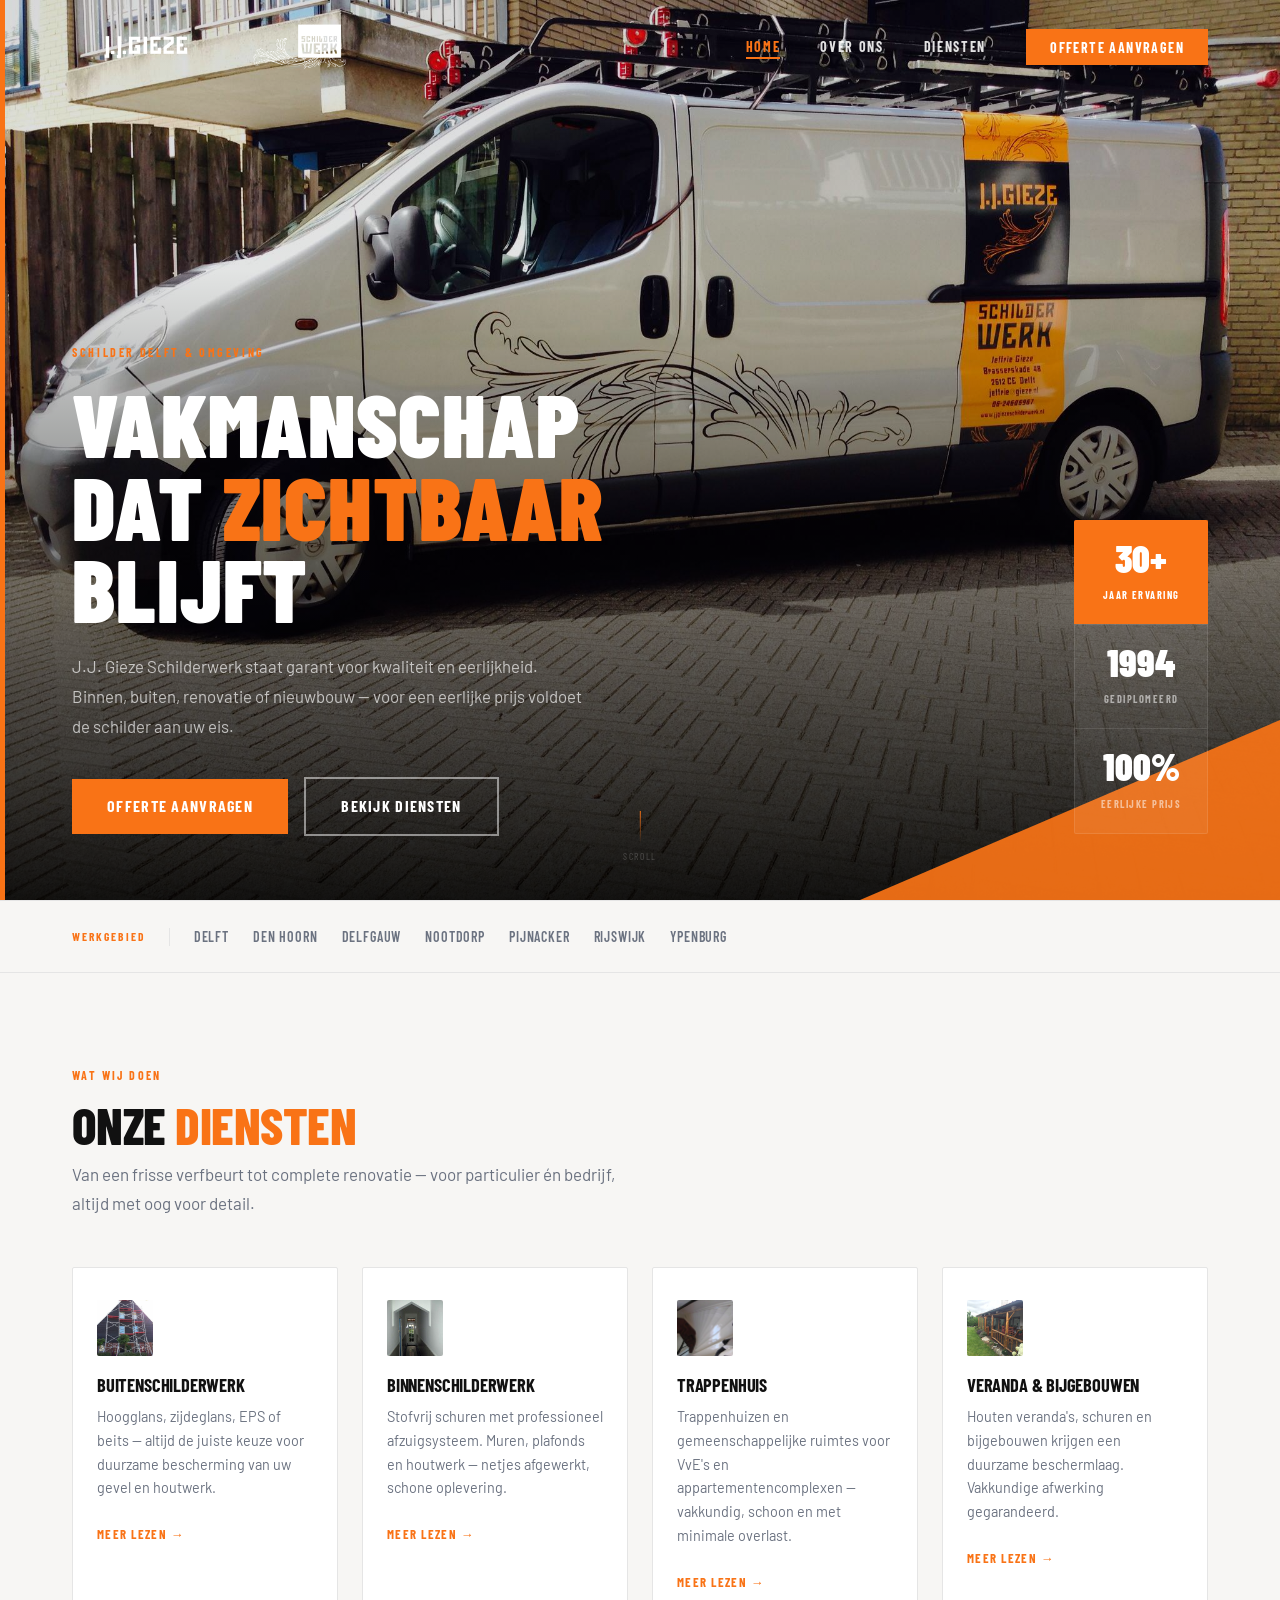
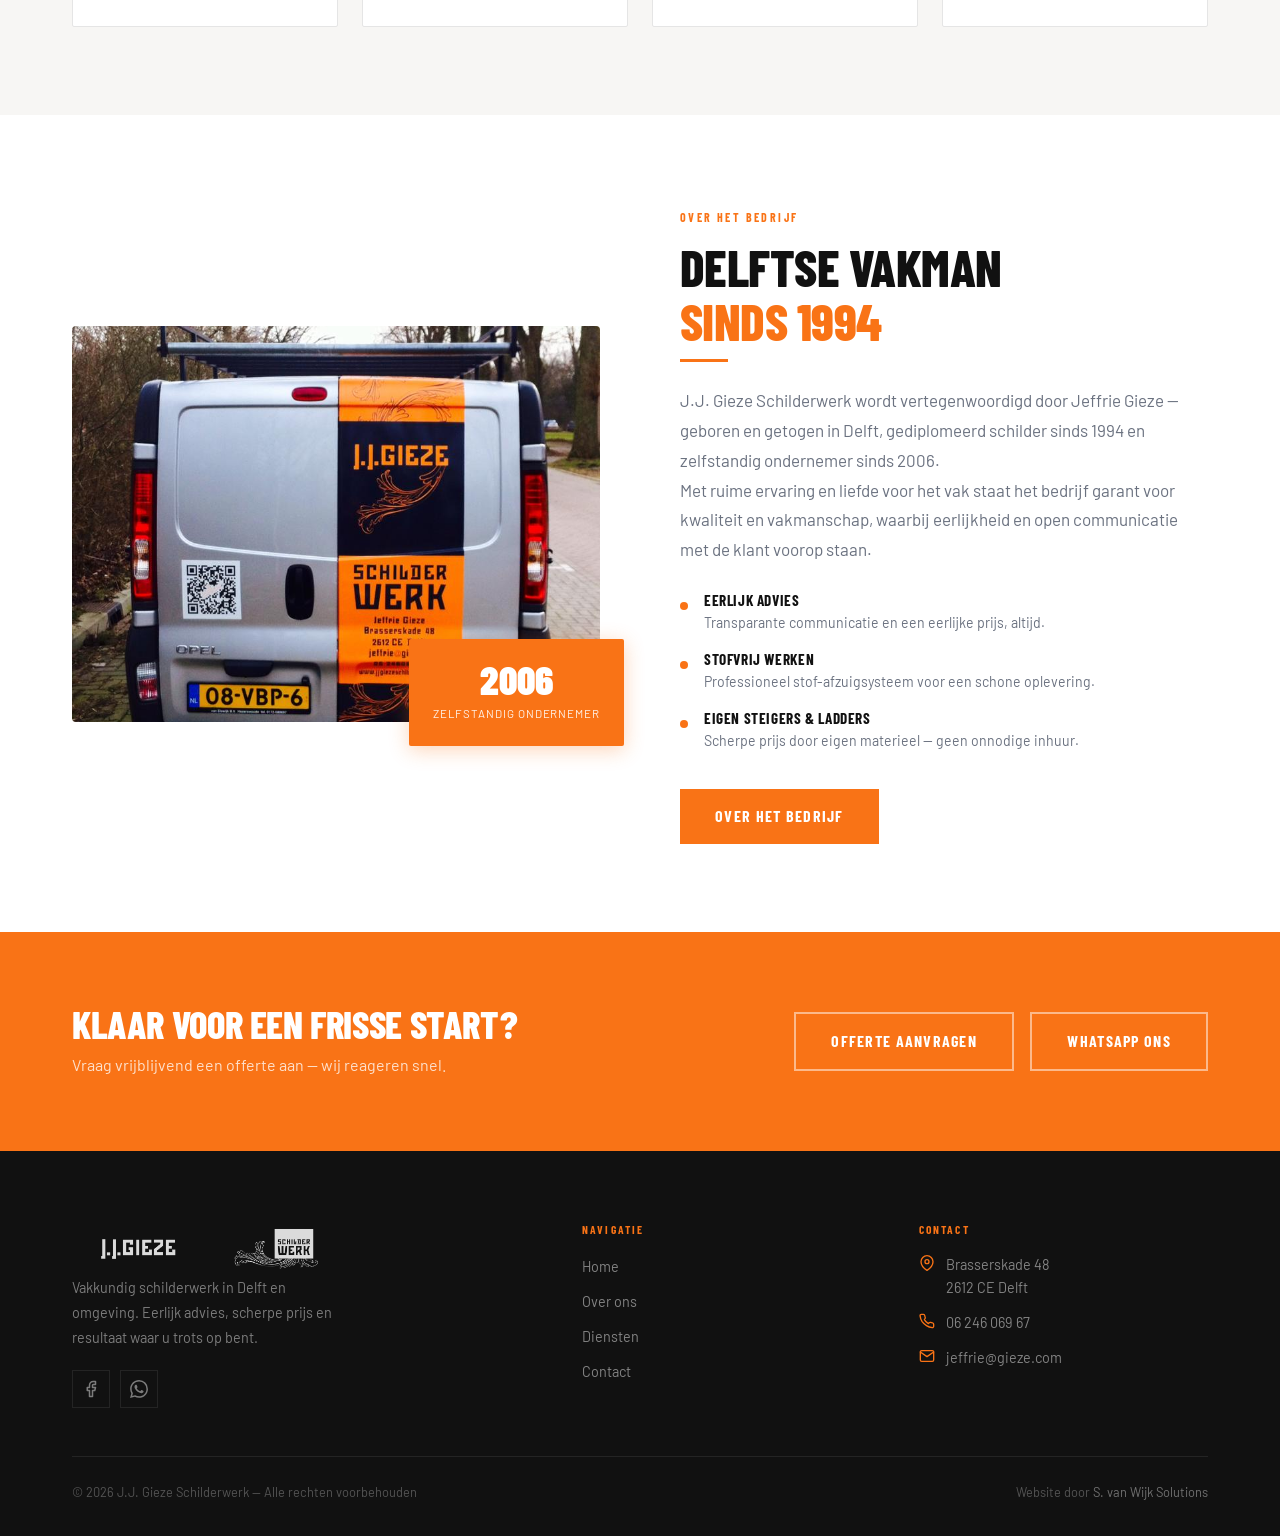
==== commit bce7d3a2: "Add files via upload" ====
--- a/index.html
+++ b/index.html
@@ -7,16 +7,12 @@
   <meta name="description" content="J.J. Gieze Schilderwerk – vakkundig schildersbedrijf in Delft en omgeving. Binnen- en buitenschilderwerk, renovatie. Eerlijk advies, scherpe prijs. Bel 06 246 069 67.">
   <meta name="robots" content="index, follow">
   <link rel="canonical" href="https://jjgiezeschilderwerk.nl/index.html">
-
-  <!-- Open Graph -->
   <meta property="og:title" content="Schilder Delft | J.J. Gieze Schilderwerk">
   <meta property="og:description" content="Vakkundig schildersbedrijf in Delft en omgeving. Binnen- en buitenschilderwerk, renovatie. Eerlijk advies, scherpe prijs.">
   <meta property="og:image" content="https://jjgiezeschilderwerk.nl/assets/images/og-image.webp">
   <meta property="og:url" content="https://jjgiezeschilderwerk.nl/index.html">
   <meta property="og:type" content="website">
   <meta property="og:locale" content="nl_NL">
-
-  <!-- Structured Data -->
   <script type="application/ld+json">
   {
     "@context": "https://schema.org",
@@ -45,18 +41,268 @@
     ]
   }
   </script>
-
   <link rel="stylesheet" href="style.css">
   <link rel="icon" href="favicon.ico">
+
+  <style>
+    /* ── HERO REDESIGN ─────────────────────────────────────── */
+
+    /* Overschrijf de bestaande hero zodat de bus volledig zichtbaar is */
+    .hero {
+      position: relative;
+      min-height: 100vh;
+      display: flex;
+      align-items: flex-end;   /* tekst onderaan, boven de stats */
+      overflow: hidden;
+      background: #0a0a0a;
+    }
+
+    /* Bus foto: volledig centraal, geen opacity-mist */
+    .hero-bg-img {
+      position: absolute;
+      inset: 0;
+      width: 100%;
+      height: 100%;
+      object-fit: cover;
+      object-position: center center;
+      opacity: 1;               /* volle foto */
+    }
+
+    /* Gradient overlay: transparant bovenaan → zwart onderaan */
+    /* Zo is de bus goed zichtbaar maar is tekst altijd leesbaar */
+    .hero-overlay {
+      position: absolute;
+      inset: 0;
+      background:
+        linear-gradient(
+          to bottom,
+          rgba(0,0,0,0.15)  0%,
+          rgba(0,0,0,0.10) 30%,
+          rgba(0,0,0,0.55) 65%,
+          rgba(0,0,0,0.92) 100%
+        );
+      z-index: 1;
+    }
+
+    /* Subtiele oranje accent-balk links */
+    .hero-accent-bar {
+      position: absolute;
+      top: 0; left: 0;
+      width: 5px;
+      height: 100%;
+      background: var(--accent);
+      z-index: 2;
+    }
+
+    /* Diagonale oranje blok rechtsonder — geeft spanning */
+    .hero-diagonal {
+      position: absolute;
+      bottom: 0; right: 0;
+      width: 420px;
+      height: 180px;
+      background: var(--accent);
+      clip-path: polygon(100% 0, 100% 100%, 0 100%);
+      z-index: 2;
+      opacity: 0.92;
+    }
+
+    /* Content wrapper */
+    .hero-content {
+      position: relative;
+      z-index: 3;
+      width: 100%;
+      max-width: var(--max-w);
+      margin: 0 auto;
+      padding: 0 2rem 4rem;
+      display: grid;
+      grid-template-columns: 1fr auto;
+      gap: 3rem;
+      align-items: flex-end;
+    }
+
+    /* Tekst links */
+    .hero-text {
+      padding-top: 0;
+    }
+
+    .hero-text .label {
+      font-size: 0.75rem;
+      letter-spacing: 0.22em;
+      animation: fadeSlideUp 0.7s ease both;
+      animation-delay: 0.1s;
+    }
+
+    .hero-text h1 {
+      color: #fff;
+      margin: 0.4rem 0 1.4rem;
+      line-height: 0.92;
+      font-size: clamp(3.2rem, 7vw, 6rem);
+      animation: fadeSlideUp 0.7s ease both;
+      animation-delay: 0.22s;
+    }
+
+    .hero-text h1 span {
+      color: var(--accent);
+      display: inline-block;
+    }
+
+    .hero-text .hero-sub {
+      font-size: 1.05rem;
+      color: rgba(255,255,255,0.68);
+      max-width: 520px;
+      margin-bottom: 2.2rem;
+      line-height: 1.8;
+      animation: fadeSlideUp 0.7s ease both;
+      animation-delay: 0.34s;
+    }
+
+    .hero-actions {
+      display: flex;
+      gap: 1rem;
+      flex-wrap: wrap;
+      animation: fadeSlideUp 0.7s ease both;
+      animation-delay: 0.46s;
+    }
+
+    /* Stats rechts — 3 verticale blokken */
+    .hero-stats {
+      display: flex;
+      flex-direction: column;
+      gap: 0;
+      animation: fadeSlideUp 0.7s ease both;
+      animation-delay: 0.3s;
+      align-self: flex-end;
+      margin-bottom: 0.15rem;
+    }
+
+    .hero-stat {
+      background: rgba(255,255,255,0.06);
+      backdrop-filter: blur(10px);
+      -webkit-backdrop-filter: blur(10px);
+      border: 1px solid rgba(255,255,255,0.10);
+      border-bottom: none;
+      padding: 1.1rem 1.6rem;
+      text-align: center;
+      min-width: 130px;
+      position: relative;
+    }
+
+    .hero-stat:first-child {
+      border-top-left-radius: 2px;
+      border-top-right-radius: 2px;
+    }
+
+    .hero-stat:last-child {
+      border-bottom: 1px solid rgba(255,255,255,0.10);
+      border-bottom-left-radius: 2px;
+      border-bottom-right-radius: 2px;
+    }
+
+    /* Accent kleur voor eerste stat */
+    .hero-stat--accent {
+      background: var(--accent);
+      border-color: var(--accent);
+    }
+
+    .hero-stat--accent .hero-stat-num,
+    .hero-stat--accent .hero-stat-label {
+      color: #fff;
+    }
+
+    .hero-stat-num {
+      display: block;
+      font-family: var(--font-display);
+      font-size: 2.4rem;
+      font-weight: 900;
+      color: #fff;
+      line-height: 1;
+      margin-bottom: 0.2rem;
+    }
+
+    .hero-stat-label {
+      font-family: var(--font-display);
+      font-size: 0.65rem;
+      font-weight: 700;
+      letter-spacing: 0.14em;
+      text-transform: uppercase;
+      color: rgba(255,255,255,0.55);
+    }
+
+    /* Scroll indicator */
+    .hero-scroll {
+      position: absolute;
+      bottom: 2.2rem;
+      left: 50%;
+      transform: translateX(-50%);
+      display: flex;
+      flex-direction: column;
+      align-items: center;
+      gap: 0.35rem;
+      color: rgba(255,255,255,0.22);
+      font-family: var(--font-display);
+      font-size: 0.6rem;
+      letter-spacing: 0.18em;
+      text-transform: uppercase;
+      z-index: 4;
+    }
+
+    .hero-scroll-line {
+      width: 1px;
+      height: 32px;
+      background: linear-gradient(to bottom, var(--accent), transparent);
+      animation: scroll-anim 1.6s ease-in-out infinite;
+    }
+
+    /* Animaties */
+    @keyframes fadeSlideUp {
+      from { opacity: 0; transform: translateY(24px); }
+      to   { opacity: 1; transform: translateY(0); }
+    }
+
+    /* Mobiel */
+    @media (max-width: 768px) {
+      .hero {
+        align-items: flex-end;
+      }
+      .hero-content {
+        grid-template-columns: 1fr;
+        padding-bottom: 3.5rem;
+        gap: 2rem;
+      }
+      .hero-stats {
+        flex-direction: row;
+        align-self: auto;
+      }
+      .hero-stat {
+        flex: 1;
+        min-width: 0;
+        border-bottom: 1px solid rgba(255,255,255,0.10);
+        border-right: none;
+        padding: 0.9rem 0.8rem;
+      }
+      .hero-stat:first-child { border-radius: 2px 0 0 2px; }
+      .hero-stat:last-child  { border-radius: 0 2px 2px 0; border-right: 1px solid rgba(255,255,255,0.10); }
+      .hero-stat-num { font-size: 1.8rem; }
+      .hero-diagonal { display: none; }
+      .hero-overlay {
+        background: linear-gradient(
+          to bottom,
+          rgba(0,0,0,0.25) 0%,
+          rgba(0,0,0,0.55) 50%,
+          rgba(0,0,0,0.95) 100%
+        );
+      }
+    }
+  </style>
 </head>
 <body>
 
-  <!-- HEADER -->
   <div id="header-placeholder"></div>
 
-  <!-- HERO — bus.jpg als sfeervolle achtergrond -->
+  <!-- ══════════════ HERO ══════════════ -->
   <section class="hero" aria-label="Introductie J.J. Gieze Schilderwerk">
-    <div class="hero-bg" aria-hidden="true"></div>
+
+    <!-- Bus volledig zichtbaar als achtergrond -->
     <img
       src="assets/images/bus.jpg"
       alt=""
@@ -67,10 +313,25 @@
       class="hero-bg-img"
       aria-hidden="true"
     >
-    <div class="hero-pattern" aria-hidden="true"></div>
+
+    <!-- Gradient zodat tekst leesbaar blijft -->
+    <div class="hero-overlay" aria-hidden="true"></div>
+
+    <!-- Oranje balk links -->
     <div class="hero-accent-bar" aria-hidden="true"></div>
 
+    <!-- Diagonale oranje hoek rechtsonder -->
+    <div class="hero-diagonal" aria-hidden="true"></div>
+
+    <!-- Scroll indicator -->
+    <div class="hero-scroll" aria-hidden="true">
+      <div class="hero-scroll-line"></div>
+      <span>Scroll</span>
+    </div>
+
+    <!-- Hoofdinhoud: tekst links + stats rechts -->
     <div class="hero-content">
+
       <div class="hero-text">
         <span class="label">Schilder Delft &amp; Omgeving</span>
         <h1>Vakmanschap<br>dat <span>zichtbaar</span><br>blijft</h1>
@@ -81,28 +342,22 @@
         </div>
       </div>
 
-      <!-- Rechterkolom: werkbus voorkant -->
-      <div class="hero-image" aria-hidden="true">
-        <div class="hero-img-wrap">
-          <img
-            src="assets/images/bus.jpg"
-            alt="Werkbus J.J. Gieze Schilderwerk"
-            width="2048"
-            height="1536"
-            loading="eager"
-            decoding="async"
-          >
-          <div class="hero-badge">
-            <span class="badge-num">30+</span>
-            <span class="badge-label">Jaar ervaring</span>
-          </div>
-        </div>
-      </div>
-    </div>
-
-    <div class="hero-scroll" aria-hidden="true">
-      <div class="hero-scroll-line"></div>
-      <span>Scroll</span>
+      <!-- Drie stats naast de tekst -->
+      <div class="hero-stats" aria-label="Feiten over J.J. Gieze Schilderwerk">
+        <div class="hero-stat hero-stat--accent">
+          <span class="hero-stat-num">30+</span>
+          <span class="hero-stat-label">Jaar ervaring</span>
+        </div>
+        <div class="hero-stat">
+          <span class="hero-stat-num">1994</span>
+          <span class="hero-stat-label">Gediplomeerd</span>
+        </div>
+        <div class="hero-stat">
+          <span class="hero-stat-num">100%</span>
+          <span class="hero-stat-label">Eerlijke prijs</span>
+        </div>
+      </div>
+
     </div>
   </section>
 
@@ -113,13 +368,8 @@
         <span class="werkgebied-label">Werkgebied</span>
         <div class="werkgebied-sep" aria-hidden="true"></div>
         <div class="werkgebied-list">
-          <span>Delft</span>
-          <span>Den Hoorn</span>
-          <span>Delfgauw</span>
-          <span>Nootdorp</span>
-          <span>Pijnacker</span>
-          <span>Rijswijk</span>
-          <span>Ypenburg</span>
+          <span>Delft</span><span>Den Hoorn</span><span>Delfgauw</span>
+          <span>Nootdorp</span><span>Pijnacker</span><span>Rijswijk</span><span>Ypenburg</span>
         </div>
       </div>
     </div>
@@ -133,16 +383,10 @@
       <p class="fade-up" style="max-width:560px;margin-top:0.5rem;">Van een frisse verfbeurt tot complete renovatie — voor particulier én bedrijf, altijd met oog voor detail.</p>
 
       <div class="diensten-grid">
+
         <article class="dienst-card fade-up">
           <div class="dienst-icon">
-            <img
-              src="assets/images/renovatiebuitenwerk.jpg"
-              alt="Buitenschilderwerk"
-              width="112"
-              height="112"
-              loading="lazy"
-              decoding="async"
-            >
+            <img src="assets/images/stijgers.jpg" alt="Buitenschilderwerk" width="720" height="960" loading="lazy" decoding="async">
           </div>
           <h3>Buitenschilderwerk</h3>
           <p>Hoogglans, zijdeglans, EPS of beits — altijd de juiste keuze voor duurzame bescherming van uw gevel en houtwerk.</p>
@@ -151,14 +395,7 @@
 
         <article class="dienst-card fade-up">
           <div class="dienst-icon">
-            <img
-              src="assets/images/renovatiebinnenwerk.jpg"
-              alt="Binnenschilderwerk"
-              width="112"
-              height="112"
-              loading="lazy"
-              decoding="async"
-            >
+            <img src="assets/images/renovatiebinnenwerk.jpg" alt="Binnenschilderwerk" width="800" height="600" loading="lazy" decoding="async">
           </div>
           <h3>Binnenschilderwerk</h3>
           <p>Stofvrij schuren met professioneel afzuigsysteem. Muren, plafonds en houtwerk — netjes afgewerkt, schone oplevering.</p>
@@ -167,35 +404,22 @@
 
         <article class="dienst-card fade-up">
           <div class="dienst-icon">
-            <img
-              src="assets/images/deurbuiten.jpg"
-              alt="Renovatie schilderwerk"
-              width="960"
-              height="960"
-              loading="lazy"
-              decoding="async"
-            >
-          </div>
-          <h3>Renovatie</h3>
-          <p>Verouderd houtwerk, verweerde gevels of versleten interieurs — renovatie is onze specialiteit.</p>
-          <a href="diensten.html#renovatie" class="btn-ghost">Meer lezen →</a>
+            <img src="assets/images/trappenhuisna.jpg" alt="Trappenhuis en gemeenschappelijke ruimtes" width="600" height="450" loading="lazy" decoding="async">
+          </div>
+          <h3>Trappenhuis</h3>
+          <p>Trappenhuizen en gemeenschappelijke ruimtes voor VvE's en appartementencomplexen — vakkundig, schoon en met minimale overlast.</p>
+          <a href="diensten.html#trappenhuis" class="btn-ghost">Meer lezen →</a>
         </article>
 
         <article class="dienst-card fade-up">
           <div class="dienst-icon">
-            <img
-              src="assets/images/veranda.jpg"
-              alt="Veranda en bijgebouwen schilderen"
-              width="112"
-              height="112"
-              loading="lazy"
-              decoding="async"
-            >
+            <img src="assets/images/veranda.jpg" alt="Veranda en bijgebouwen schilderen" width="800" height="600" loading="lazy" decoding="async">
           </div>
           <h3>Veranda &amp; Bijgebouwen</h3>
           <p>Houten veranda's, schuren en bijgebouwen krijgen een duurzame beschermlaag. Vakkundige afwerking gegarandeerd.</p>
           <a href="diensten.html#veranda" class="btn-ghost">Meer lezen →</a>
         </article>
+
       </div>
     </div>
   </section>
@@ -205,53 +429,32 @@
     <div class="container">
       <div class="over-snippet">
         <div class="over-img-wrap fade-up">
-          <!-- Werkbus achterkant als herkenbare bedrijfsfoto -->
-          <img
-            src="assets/images/werkbusachterkant.jpg"
-            alt="Werkbus J.J. Gieze Schilderwerk met bedrijfsnaam"
-            width="794"
-            height="960"
-            loading="lazy"
-            decoding="async"
-            class="over-img-main"
-          >
+          <img src="assets/images/werkbusachterkant.jpg" alt="Werkbus J.J. Gieze Schilderwerk met bedrijfsnaam" width="794" height="960" loading="lazy" decoding="async" class="over-img-main">
           <div class="over-img-badge">
             <span class="badge-num">2006</span>
             <span class="badge-label">Zelfstandig ondernemer</span>
           </div>
         </div>
-
         <div class="over-text fade-up">
           <span class="label">Over het bedrijf</span>
           <h2 id="over-heading">Delftse vakman<br><span style="color:var(--accent)">sinds 1994</span></h2>
           <div class="divider" aria-hidden="true"></div>
           <p>J.J. Gieze Schilderwerk wordt vertegenwoordigd door Jeffrie Gieze — geboren en getogen in Delft, gediplomeerd schilder sinds 1994 en zelfstandig ondernemer sinds 2006.</p>
           <p>Met ruime ervaring en liefde voor het vak staat het bedrijf garant voor kwaliteit en vakmanschap, waarbij eerlijkheid en open communicatie met de klant voorop staan.</p>
-
           <div class="values">
             <div class="value-item">
               <div class="value-dot" aria-hidden="true"></div>
-              <div>
-                <h4>Eerlijk advies</h4>
-                <p>Transparante communicatie en een eerlijke prijs, altijd.</p>
-              </div>
+              <div><h4>Eerlijk advies</h4><p>Transparante communicatie en een eerlijke prijs, altijd.</p></div>
             </div>
             <div class="value-item">
               <div class="value-dot" aria-hidden="true"></div>
-              <div>
-                <h4>Stofvrij werken</h4>
-                <p>Professioneel stof-afzuigsysteem voor een schone oplevering.</p>
-              </div>
+              <div><h4>Stofvrij werken</h4><p>Professioneel stof-afzuigsysteem voor een schone oplevering.</p></div>
             </div>
             <div class="value-item">
               <div class="value-dot" aria-hidden="true"></div>
-              <div>
-                <h4>Eigen steigers &amp; ladders</h4>
-                <p>Scherpe prijs door eigen materieel — geen onnodige inhuur.</p>
-              </div>
+              <div><h4>Eigen steigers &amp; ladders</h4><p>Scherpe prijs door eigen materieel — geen onnodige inhuur.</p></div>
             </div>
           </div>
-
           <a href="over-ons.html" class="btn btn--primary">Over het bedrijf</a>
         </div>
       </div>
@@ -268,20 +471,13 @@
         </div>
         <div class="cta-actions">
           <a href="contact.html" class="btn btn--outline-white">Offerte aanvragen</a>
-          <a
-            href="https://api.whatsapp.com/send/?phone=31624606967&text=Hallo+ik+heb+een+vraag+over+schilderwerk.&type=phone_number&app_absent=0"
-            class="btn btn--outline-white"
-            target="_blank"
-            rel="noopener noreferrer"
-          >WhatsApp ons</a>
+          <a href="https://api.whatsapp.com/send/?phone=31624606967&text=Hallo+ik+heb+een+vraag+over+schilderwerk.&type=phone_number&app_absent=0" class="btn btn--outline-white" target="_blank" rel="noopener noreferrer">WhatsApp ons</a>
         </div>
       </div>
     </div>
   </section>
 
-  <!-- FOOTER -->
   <div id="footer-placeholder"></div>
-
   <script src="js/script.js"></script>
 </body>
 </html>
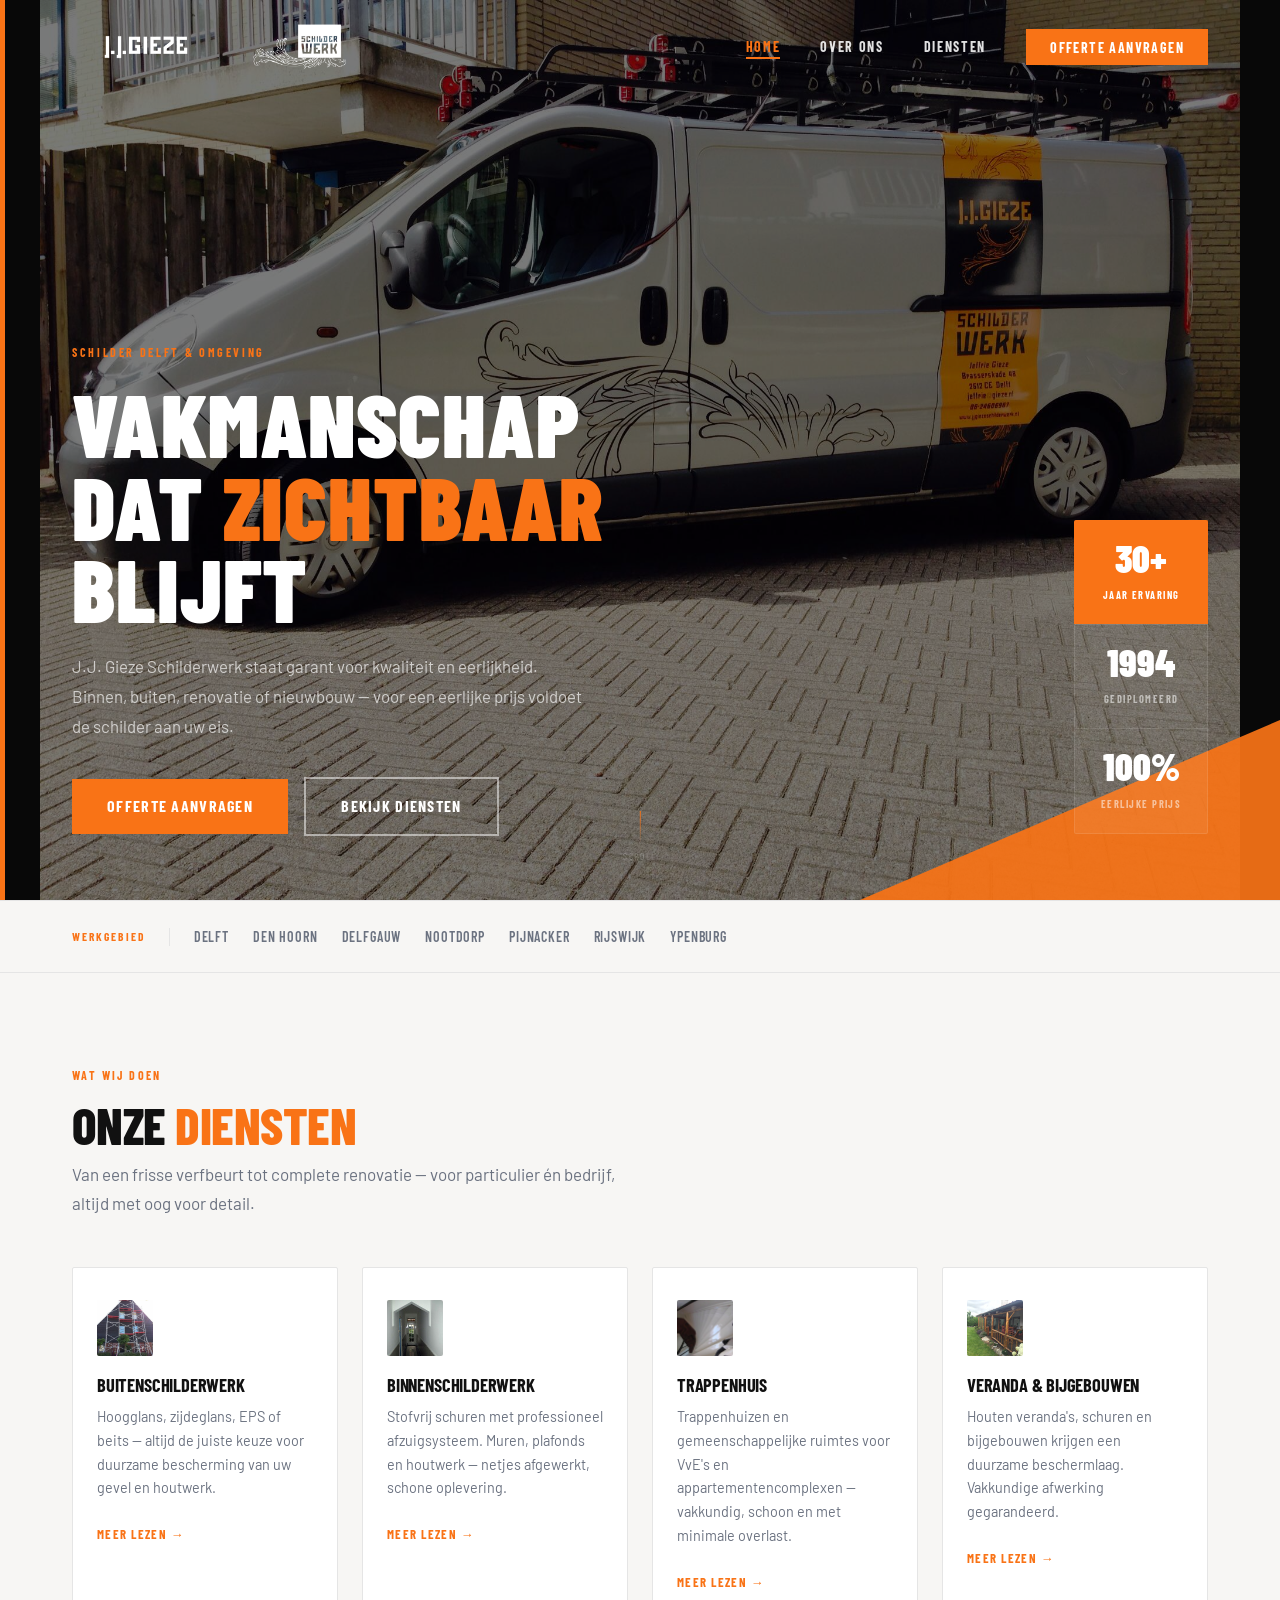
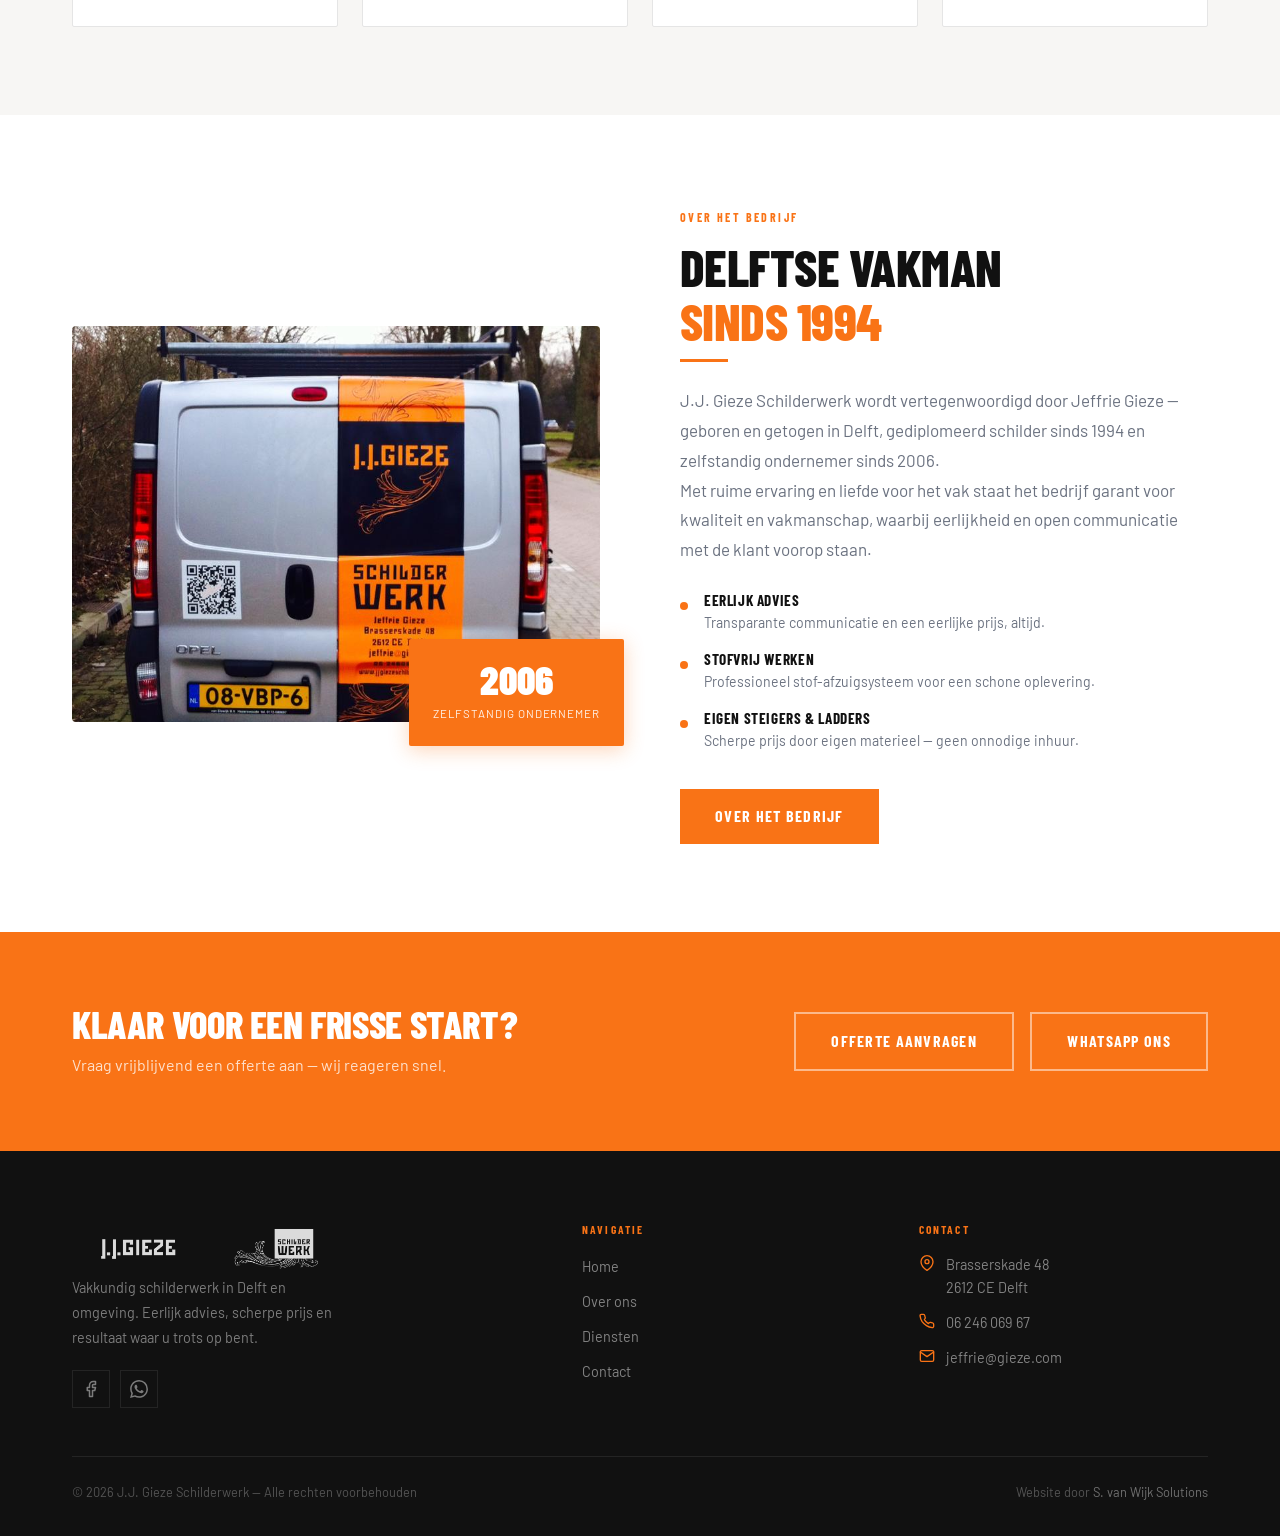
==== commit ad99158a: "Add files via upload" ====
--- a/index.html
+++ b/index.html
@@ -47,40 +47,40 @@
   <style>
     /* ── HERO REDESIGN ─────────────────────────────────────── */
 
-    /* Overschrijf de bestaande hero zodat de bus volledig zichtbaar is */
     .hero {
       position: relative;
       min-height: 100vh;
       display: flex;
-      align-items: flex-end;   /* tekst onderaan, boven de stats */
+      align-items: flex-end;
       overflow: hidden;
-      background: #0a0a0a;
-    }
-
-    /* Bus foto: volledig centraal, geen opacity-mist */
+      /* Donkere achtergrond die zichtbaar is naast de bus (contain) */
+      background: #111111;
+    }
+
+    /*
+      De bus is 2048×1536 (landscape 4:3).
+      Met object-fit: contain wordt de volledige bus getoond.
+      We plaatsen hem centraal verticaal, iets naar rechts voor compositie.
+    */
     .hero-bg-img {
       position: absolute;
       inset: 0;
       width: 100%;
       height: 100%;
-      object-fit: cover;
+      object-fit: contain;
       object-position: center center;
-      opacity: 1;               /* volle foto */
-    }
-
-    /* Gradient overlay: transparant bovenaan → zwart onderaan */
-    /* Zo is de bus goed zichtbaar maar is tekst altijd leesbaar */
+      opacity: 1;
+    }
+
+    /*
+      Donkere tint over de hele foto — uniform, geen gradient.
+      rgba(0,0,0,0.52) = ~50% donker, bus blijft zichtbaar maar
+      header + tekst zijn perfect leesbaar.
+    */
     .hero-overlay {
       position: absolute;
       inset: 0;
-      background:
-        linear-gradient(
-          to bottom,
-          rgba(0,0,0,0.15)  0%,
-          rgba(0,0,0,0.10) 30%,
-          rgba(0,0,0,0.55) 65%,
-          rgba(0,0,0,0.92) 100%
-        );
+      background: rgba(0, 0, 0, 0.52);
       z-index: 1;
     }
 
@@ -284,14 +284,6 @@
       .hero-stat:last-child  { border-radius: 0 2px 2px 0; border-right: 1px solid rgba(255,255,255,0.10); }
       .hero-stat-num { font-size: 1.8rem; }
       .hero-diagonal { display: none; }
-      .hero-overlay {
-        background: linear-gradient(
-          to bottom,
-          rgba(0,0,0,0.25) 0%,
-          rgba(0,0,0,0.55) 50%,
-          rgba(0,0,0,0.95) 100%
-        );
-      }
     }
   </style>
 </head>
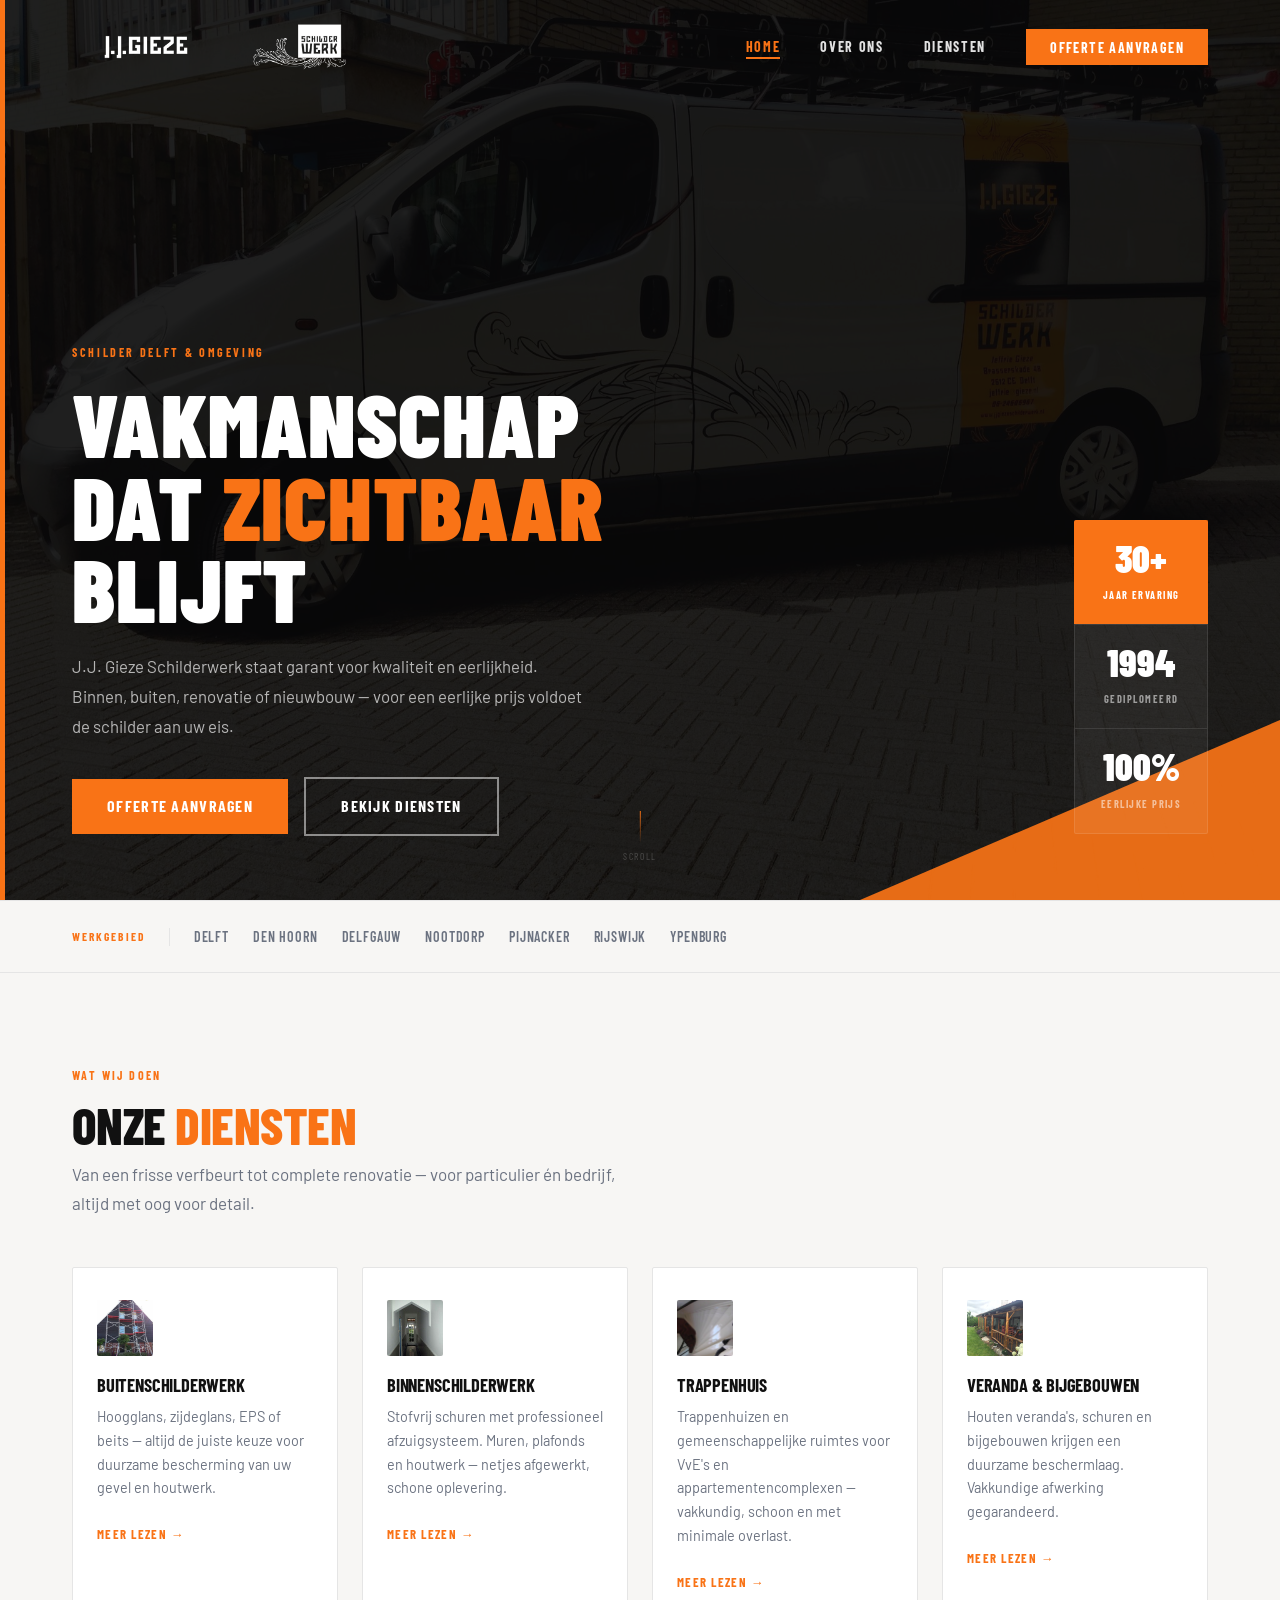
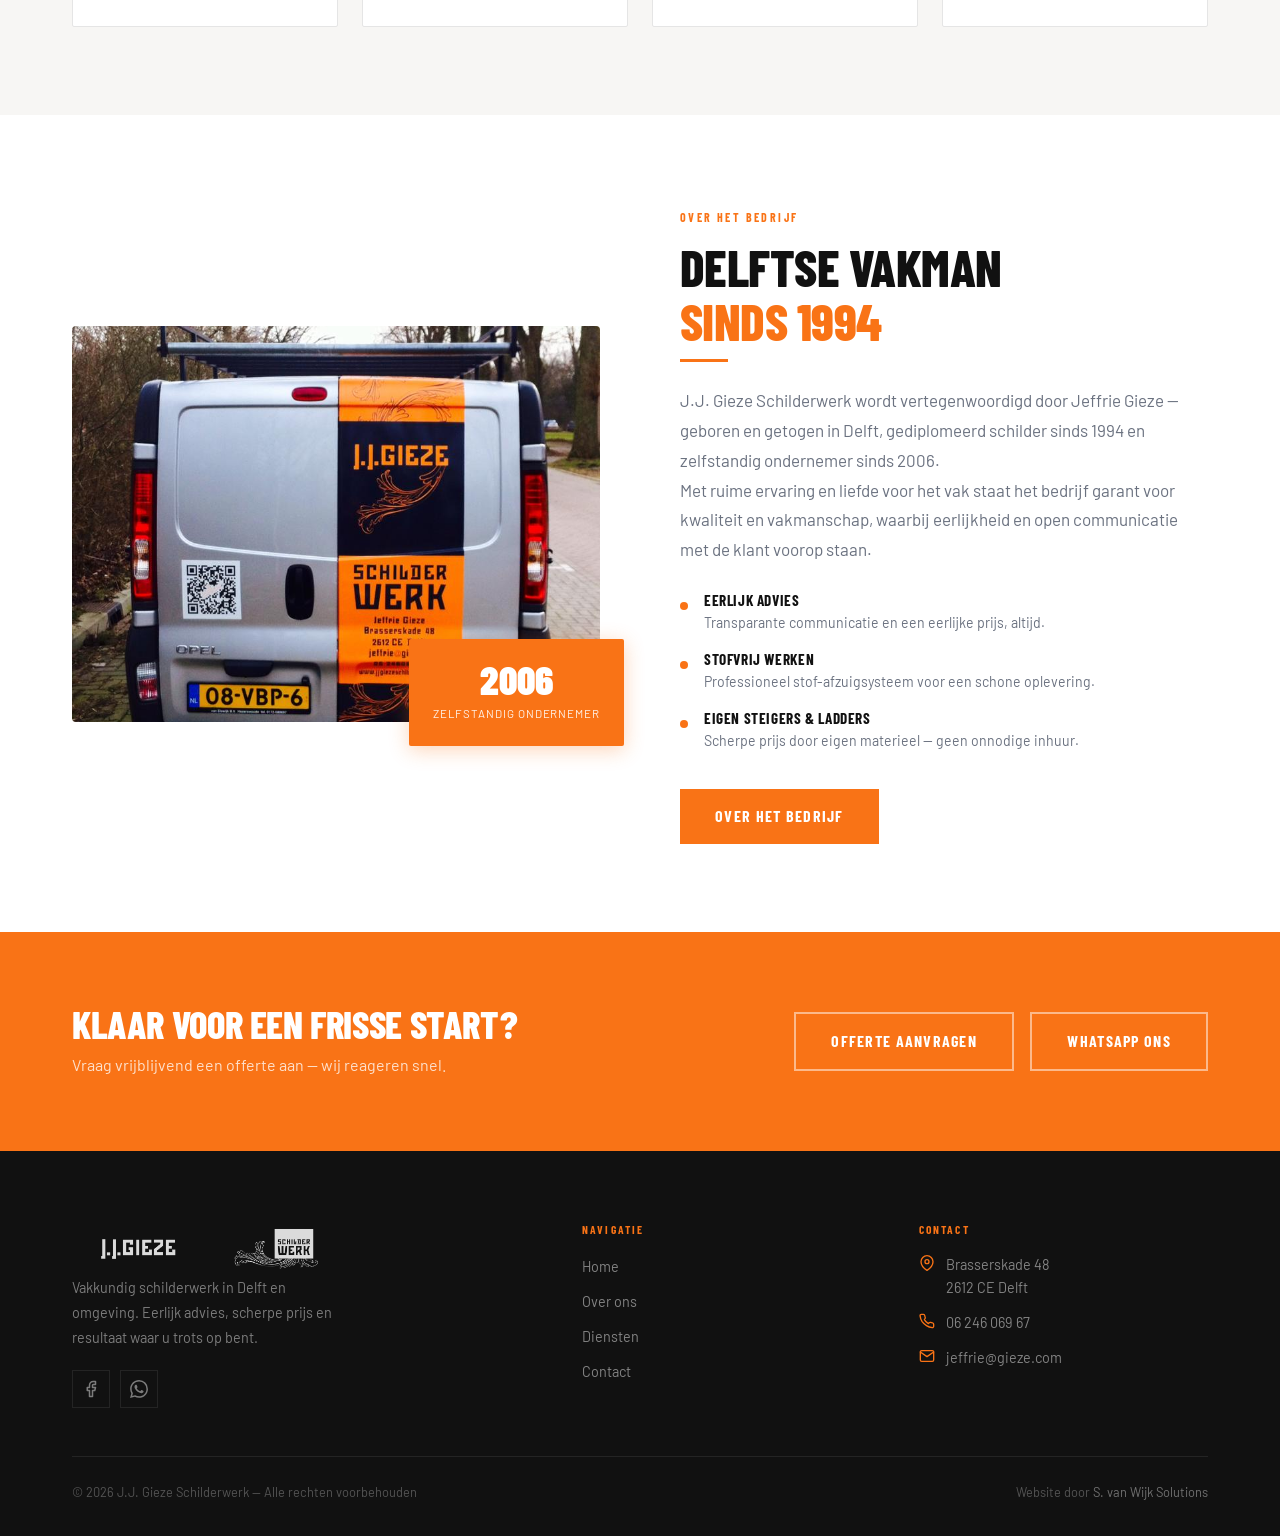
==== commit 2b2f6dca: "Add files via upload" ====
--- a/index.html
+++ b/index.html
@@ -49,38 +49,39 @@
 
     .hero {
       position: relative;
-      min-height: 100vh;
+      /*
+        De bus is 4:3 (breedte:hoogte).
+        Bij een brede viewport wil je de hero-hoogte gelijk stellen aan
+        75vw (= 75% van de breedte = de exacte hoogte van een 4:3 foto).
+        Min 500px zodat tekst altijd past; max 100vh voor grote schermen.
+      */
+      height: clamp(500px, 75vw, 100vh);
+      min-height: unset;
       display: flex;
       align-items: flex-end;
       overflow: hidden;
-      /* Donkere achtergrond die zichtbaar is naast de bus (contain) */
-      background: #111111;
-    }
-
-    /*
-      De bus is 2048×1536 (landscape 4:3).
-      Met object-fit: contain wordt de volledige bus getoond.
-      We plaatsen hem centraal verticaal, iets naar rechts voor compositie.
-    */
+      background: #111;
+    }
+
     .hero-bg-img {
       position: absolute;
       inset: 0;
       width: 100%;
       height: 100%;
-      object-fit: contain;
+      /*
+        cover: foto dekt altijd het hele vlak, geen zwarte balken.
+        Bij een exacte 4:3 hero past de foto perfect.
+        object-position center center: bus gecentreerd.
+      */
+      object-fit: cover;
       object-position: center center;
-      opacity: 1;
-    }
-
-    /*
-      Donkere tint over de hele foto — uniform, geen gradient.
-      rgba(0,0,0,0.52) = ~50% donker, bus blijft zichtbaar maar
-      header + tekst zijn perfect leesbaar.
-    */
+    }
+
+    /* Donkere tint — bus zichtbaar, tekst goed leesbaar */
     .hero-overlay {
       position: absolute;
       inset: 0;
-      background: rgba(0, 0, 0, 0.52);
+      background: rgba(0, 0, 0, 0.48);
       z-index: 1;
     }
 
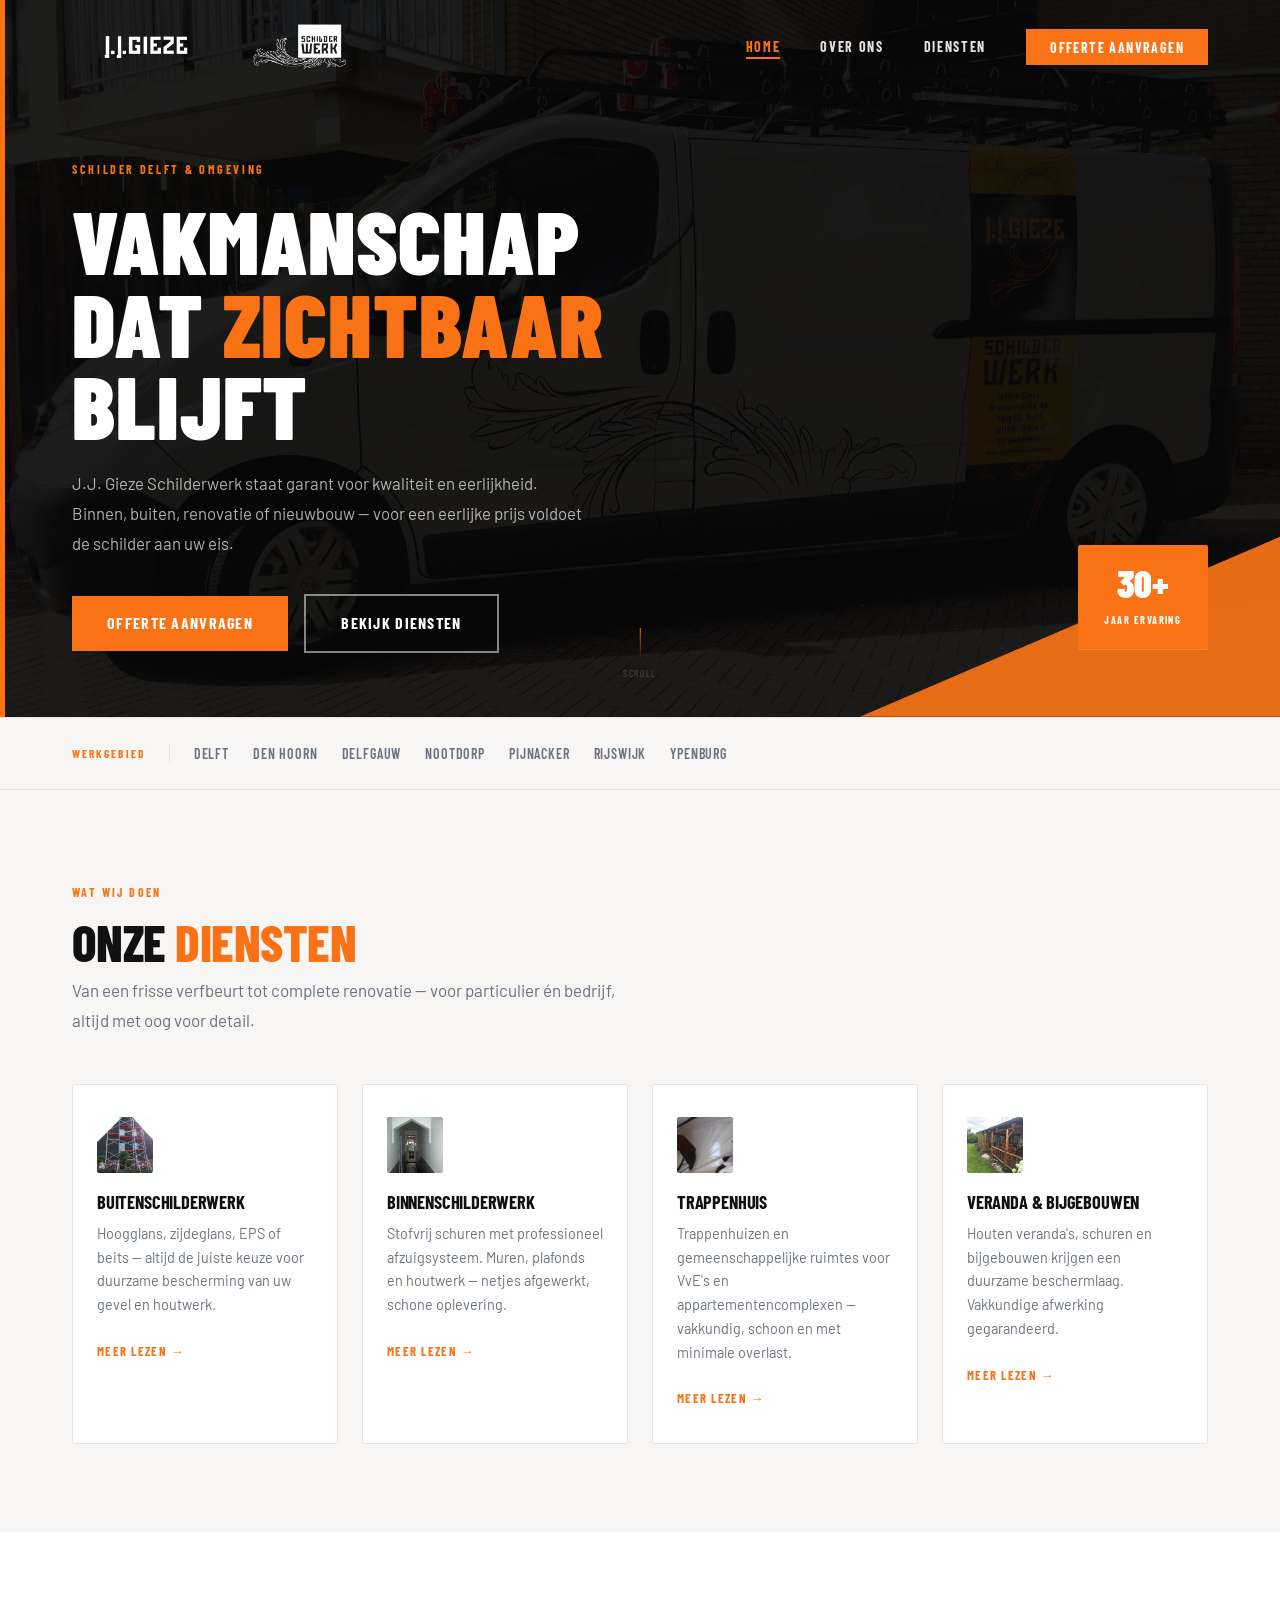
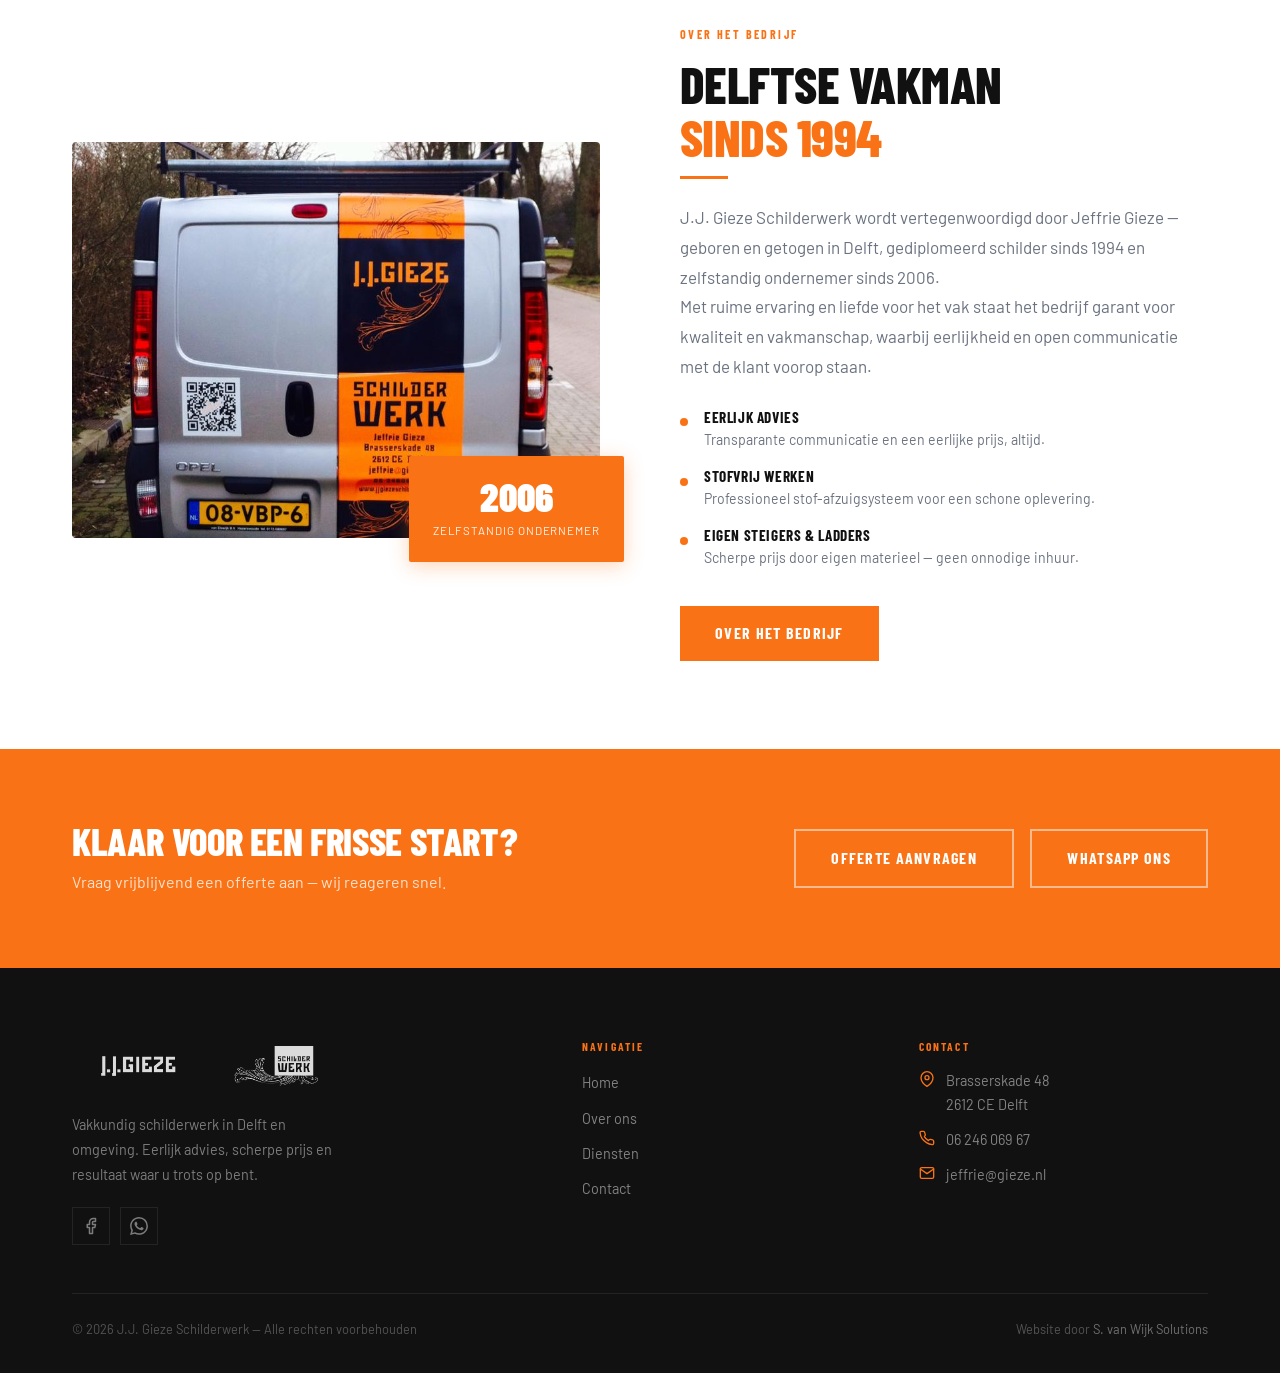
==== commit 4917bb48: "Add files via upload" ====
--- a/index.html
+++ b/index.html
@@ -20,7 +20,7 @@
     "name": "J.J. Gieze Schilderwerk",
     "url": "https://jjgiezeschilderwerk.nl",
     "telephone": "+31624606967",
-    "email": "jeffrie@gieze.com",
+    "email": "jeffrie@gieze.nl",
     "address": {
       "@type": "PostalAddress",
       "streetAddress": "Brasserskade 48",
@@ -49,13 +49,9 @@
 
     .hero {
       position: relative;
-      /*
-        De bus is 4:3 (breedte:hoogte).
-        Bij een brede viewport wil je de hero-hoogte gelijk stellen aan
-        75vw (= 75% van de breedte = de exacte hoogte van een 4:3 foto).
-        Min 500px zodat tekst altijd past; max 100vh voor grote schermen.
-      */
-      height: clamp(500px, 75vw, 100vh);
+      /* Foto is nu 2048×1128 ≈ 16:9. Hoogte = 55vw past perfect.
+         Onderkant foto wordt iets bijgesneden door object-position top. */
+      height: clamp(520px, 56vw, 95vh);
       min-height: unset;
       display: flex;
       align-items: flex-end;
@@ -68,20 +64,17 @@
       inset: 0;
       width: 100%;
       height: 100%;
-      /*
-        cover: foto dekt altijd het hele vlak, geen zwarte balken.
-        Bij een exacte 4:3 hero past de foto perfect.
-        object-position center center: bus gecentreerd.
-      */
       object-fit: cover;
-      object-position: center center;
-    }
-
-    /* Donkere tint — bus zichtbaar, tekst goed leesbaar */
+      /* Foto van bovenaf zodat bus volledig zichtbaar is,
+         onderkant (stoep) wordt bijgesneden als nodig */
+      object-position: center top;
+    }
+
+    /* 50% donkere tint — duidelijk zichtbaar maar niet zwart */
     .hero-overlay {
       position: absolute;
       inset: 0;
-      background: rgba(0, 0, 0, 0.48);
+      background: rgba(0, 0, 0, 0.50);
       z-index: 1;
     }
 
@@ -341,14 +334,6 @@
           <span class="hero-stat-num">30+</span>
           <span class="hero-stat-label">Jaar ervaring</span>
         </div>
-        <div class="hero-stat">
-          <span class="hero-stat-num">1994</span>
-          <span class="hero-stat-label">Gediplomeerd</span>
-        </div>
-        <div class="hero-stat">
-          <span class="hero-stat-num">100%</span>
-          <span class="hero-stat-label">Eerlijke prijs</span>
-        </div>
       </div>
 
     </div>
--- a/style.css
+++ b/style.css
@@ -432,6 +432,8 @@
 
 .footer-brand .logo-footer {
   margin-bottom: 1.25rem;
+  display: block;    /* zodat het een block-element is */
+  margin-left: 0;    /* expliciet links uitlijnen */
 }
 
 /* Logo footer — groter dan v1 */
@@ -440,6 +442,7 @@
   width: auto;
   filter: brightness(0) invert(1);
   opacity: 0.85;
+  display: block;    /* geen inline-whitespace problemen */
 }
 
 .footer-brand p {
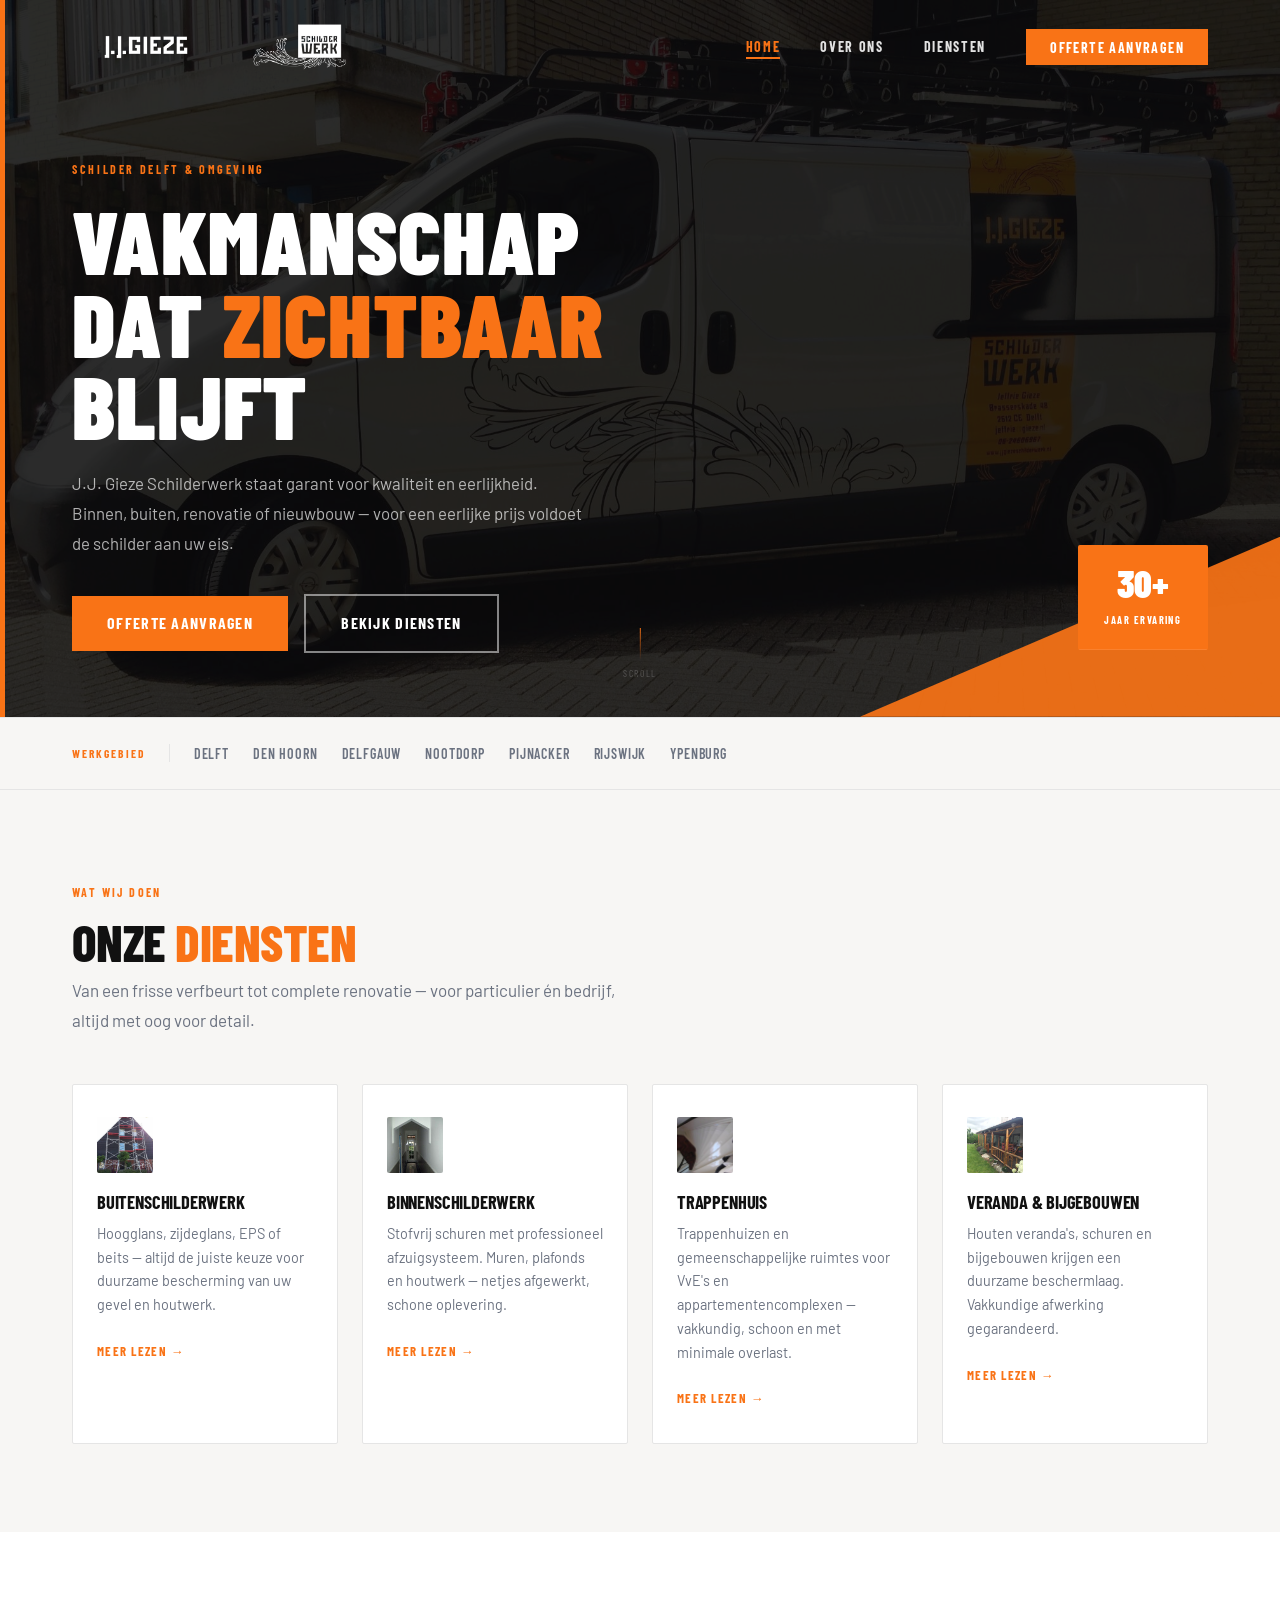
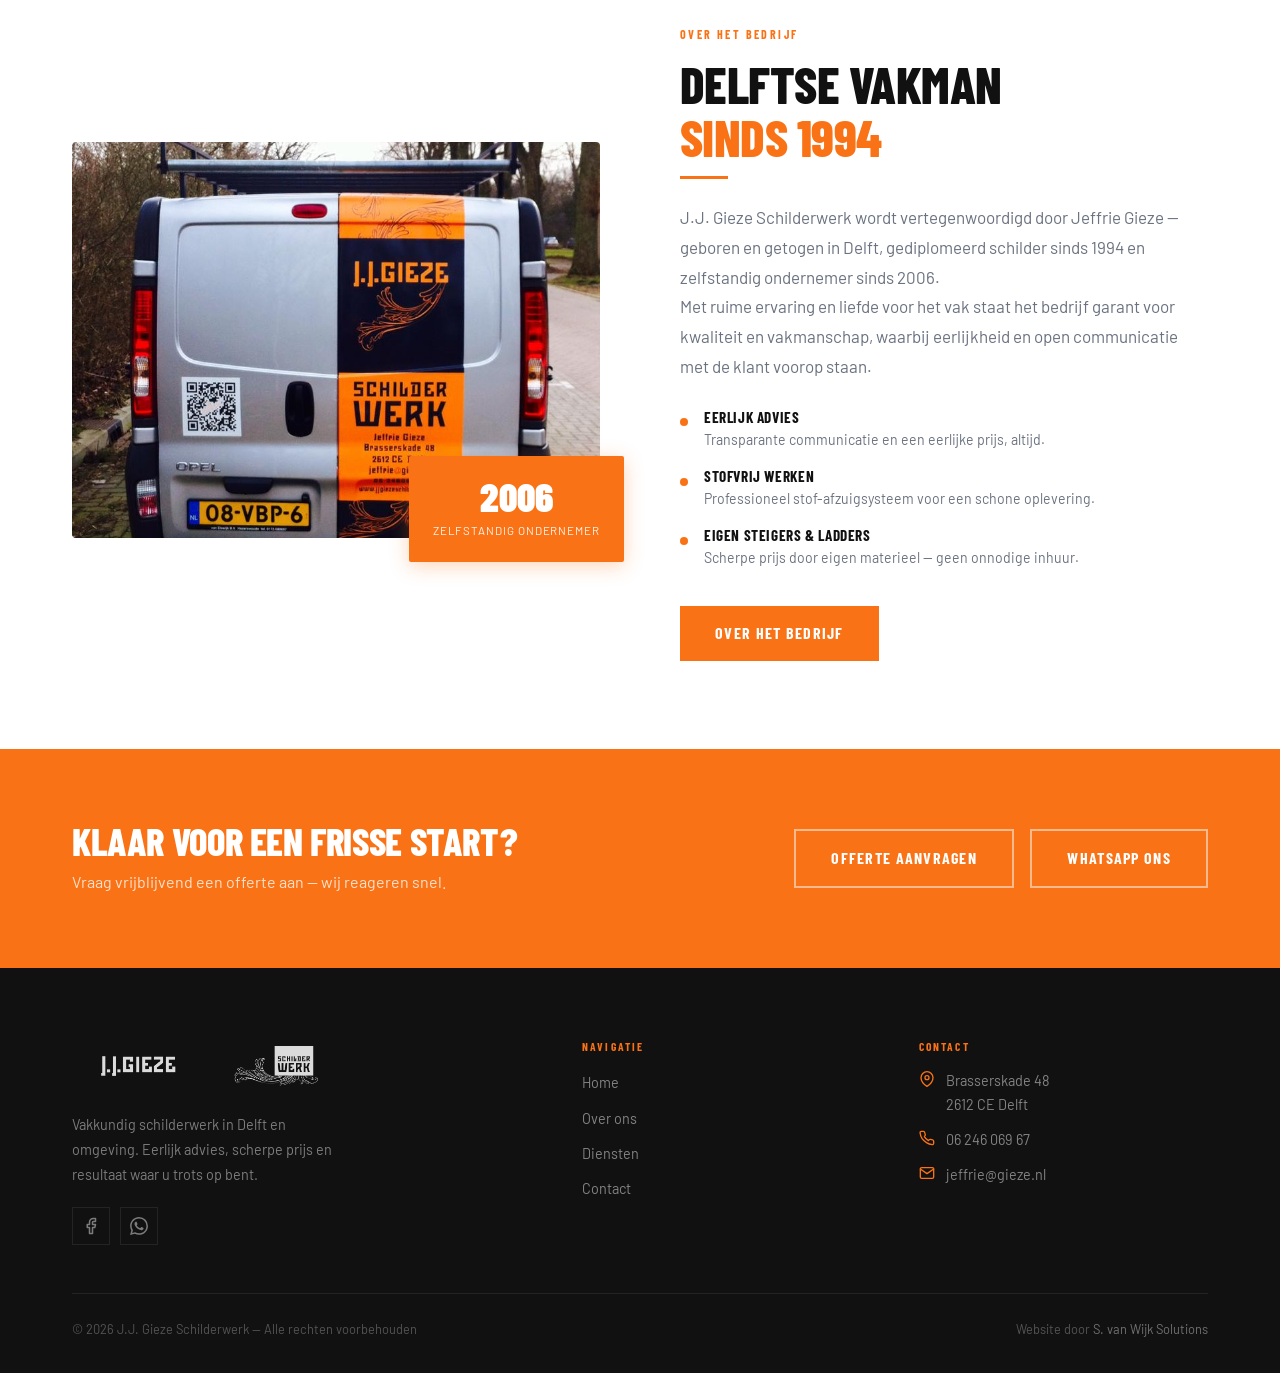
==== commit 3e24411b: "Add files via upload" ====
--- a/index.html
+++ b/index.html
@@ -70,11 +70,11 @@
       object-position: center top;
     }
 
-    /* 50% donkere tint — duidelijk zichtbaar maar niet zwart */
+    /* Lichte tint — bus goed zichtbaar, tekst nog leesbaar */
     .hero-overlay {
       position: absolute;
       inset: 0;
-      background: rgba(0, 0, 0, 0.50);
+      background: rgba(0, 0, 0, 0.28);
       z-index: 1;
     }
 
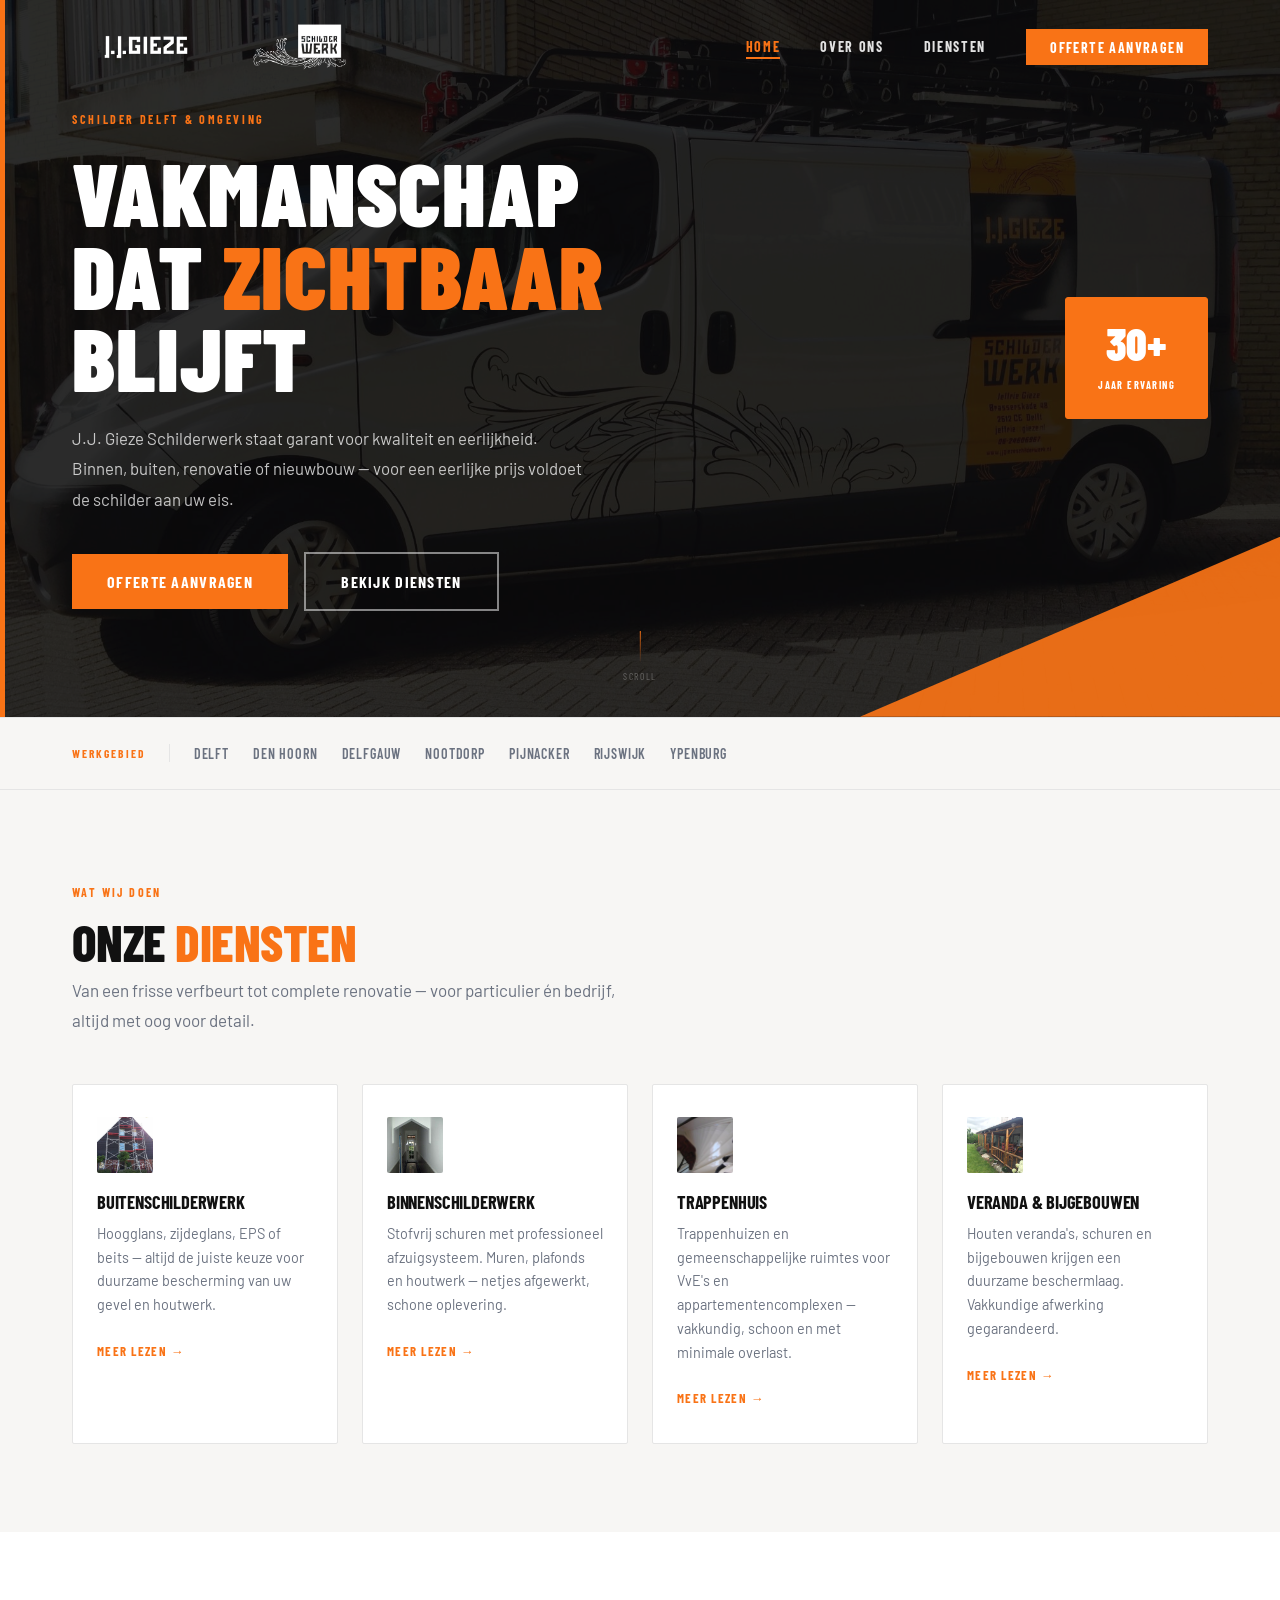
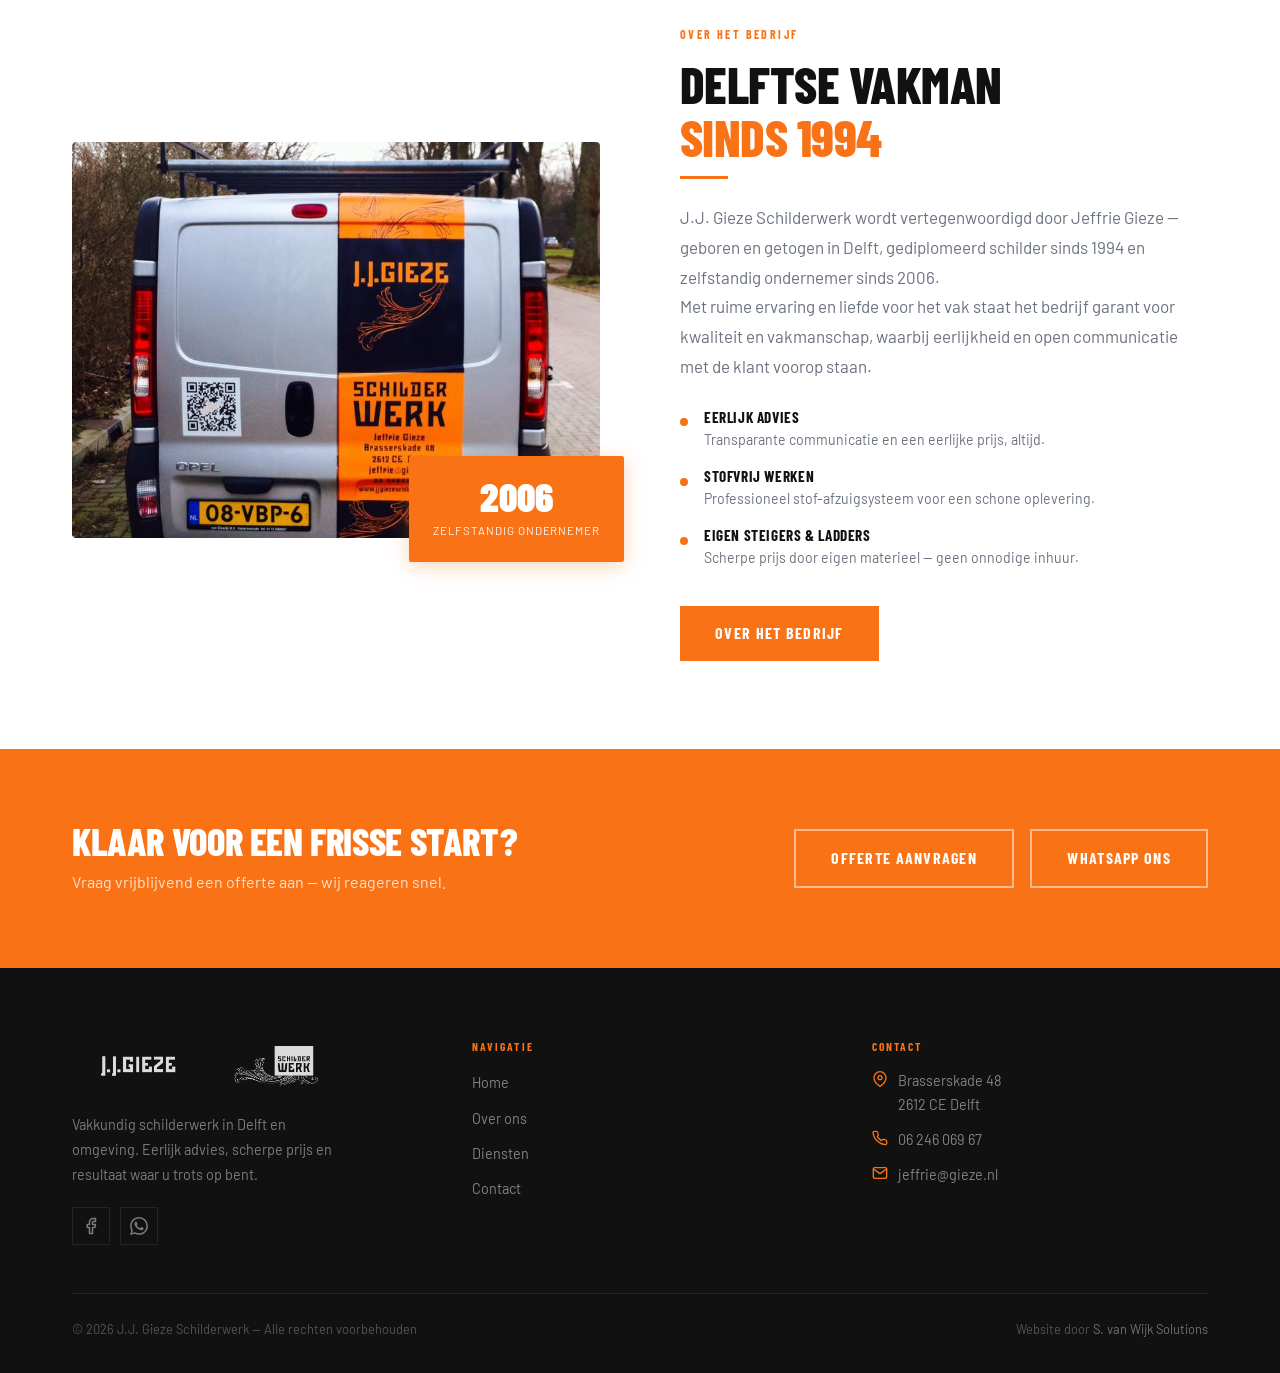
==== commit cf7514a2: "Add files via upload" ====
--- a/index.html
+++ b/index.html
@@ -49,12 +49,10 @@
 
     .hero {
       position: relative;
-      /* Foto is nu 2048×1128 ≈ 16:9. Hoogte = 55vw past perfect.
-         Onderkant foto wordt iets bijgesneden door object-position top. */
       height: clamp(520px, 56vw, 95vh);
       min-height: unset;
       display: flex;
-      align-items: flex-end;
+      align-items: center;        /* content verticaal gecentreerd */
       overflow: hidden;
       background: #111;
     }
@@ -65,12 +63,10 @@
       width: 100%;
       height: 100%;
       object-fit: cover;
-      /* Foto van bovenaf zodat bus volledig zichtbaar is,
-         onderkant (stoep) wordt bijgesneden als nodig */
       object-position: center top;
     }
 
-    /* Lichte tint — bus goed zichtbaar, tekst nog leesbaar */
+    /* Lichte tint — bus goed zichtbaar, tekst leesbaar */
     .hero-overlay {
       position: absolute;
       inset: 0;
@@ -88,7 +84,7 @@
       z-index: 2;
     }
 
-    /* Diagonale oranje blok rechtsonder — geeft spanning */
+    /* Diagonale oranje blok rechtsonder */
     .hero-diagonal {
       position: absolute;
       bottom: 0; right: 0;
@@ -100,18 +96,18 @@
       opacity: 0.92;
     }
 
-    /* Content wrapper */
+    /* Content wrapper — tekst links, stat rechts, verticaal gecentreerd */
     .hero-content {
       position: relative;
       z-index: 3;
       width: 100%;
       max-width: var(--max-w);
       margin: 0 auto;
-      padding: 0 2rem 4rem;
+      padding: 6rem 2rem;          /* ruimte boven én onder */
       display: grid;
       grid-template-columns: 1fr auto;
       gap: 3rem;
-      align-items: flex-end;
+      align-items: center;         /* stat en tekst op gelijke hoogte */
     }
 
     /* Tekst links */
@@ -128,7 +124,7 @@
 
     .hero-text h1 {
       color: #fff;
-      margin: 0.4rem 0 1.4rem;
+      margin: 0.5rem 0 1.6rem;
       line-height: 0.92;
       font-size: clamp(3.2rem, 7vw, 6rem);
       animation: fadeSlideUp 0.7s ease both;
@@ -142,9 +138,9 @@
 
     .hero-text .hero-sub {
       font-size: 1.05rem;
-      color: rgba(255,255,255,0.68);
+      color: rgba(255,255,255,0.75);
       max-width: 520px;
-      margin-bottom: 2.2rem;
+      margin-bottom: 2.4rem;
       line-height: 1.8;
       animation: fadeSlideUp 0.7s ease both;
       animation-delay: 0.34s;
@@ -158,15 +154,14 @@
       animation-delay: 0.46s;
     }
 
-    /* Stats rechts — 3 verticale blokken */
+    /* Stat blok rechts — gecentreerd naast de tekst */
     .hero-stats {
       display: flex;
       flex-direction: column;
       gap: 0;
       animation: fadeSlideUp 0.7s ease both;
       animation-delay: 0.3s;
-      align-self: flex-end;
-      margin-bottom: 0.15rem;
+      align-self: center;
     }
 
     .hero-stat {
@@ -174,25 +169,13 @@
       backdrop-filter: blur(10px);
       -webkit-backdrop-filter: blur(10px);
       border: 1px solid rgba(255,255,255,0.10);
-      border-bottom: none;
-      padding: 1.1rem 1.6rem;
+      padding: 1.4rem 2rem;
       text-align: center;
-      min-width: 130px;
-      position: relative;
-    }
-
-    .hero-stat:first-child {
-      border-top-left-radius: 2px;
-      border-top-right-radius: 2px;
-    }
-
-    .hero-stat:last-child {
-      border-bottom: 1px solid rgba(255,255,255,0.10);
-      border-bottom-left-radius: 2px;
-      border-bottom-right-radius: 2px;
-    }
-
-    /* Accent kleur voor eerste stat */
+      min-width: 140px;
+      border-radius: 3px;
+    }
+
+    /* Accent kleur */
     .hero-stat--accent {
       background: var(--accent);
       border-color: var(--accent);
@@ -206,11 +189,11 @@
     .hero-stat-num {
       display: block;
       font-family: var(--font-display);
-      font-size: 2.4rem;
+      font-size: 2.8rem;
       font-weight: 900;
       color: #fff;
       line-height: 1;
-      margin-bottom: 0.2rem;
+      margin-bottom: 0.25rem;
     }
 
     .hero-stat-label {
@@ -219,20 +202,20 @@
       font-weight: 700;
       letter-spacing: 0.14em;
       text-transform: uppercase;
-      color: rgba(255,255,255,0.55);
+      color: rgba(255,255,255,0.85);
     }
 
     /* Scroll indicator */
     .hero-scroll {
       position: absolute;
-      bottom: 2.2rem;
+      bottom: 2rem;
       left: 50%;
       transform: translateX(-50%);
       display: flex;
       flex-direction: column;
       align-items: center;
       gap: 0.35rem;
-      color: rgba(255,255,255,0.22);
+      color: rgba(255,255,255,0.3);
       font-family: var(--font-display);
       font-size: 0.6rem;
       letter-spacing: 0.18em;
@@ -255,13 +238,11 @@
 
     /* Mobiel */
     @media (max-width: 768px) {
-      .hero {
-        align-items: flex-end;
-      }
       .hero-content {
         grid-template-columns: 1fr;
-        padding-bottom: 3.5rem;
+        padding: 5rem 1.5rem 4rem;
         gap: 2rem;
+        align-items: start;
       }
       .hero-stats {
         flex-direction: row;
@@ -270,12 +251,9 @@
       .hero-stat {
         flex: 1;
         min-width: 0;
-        border-bottom: 1px solid rgba(255,255,255,0.10);
-        border-right: none;
         padding: 0.9rem 0.8rem;
+        border-radius: 2px;
       }
-      .hero-stat:first-child { border-radius: 2px 0 0 2px; }
-      .hero-stat:last-child  { border-radius: 0 2px 2px 0; border-right: 1px solid rgba(255,255,255,0.10); }
       .hero-stat-num { font-size: 1.8rem; }
       .hero-diagonal { display: none; }
     }
--- a/style.css
+++ b/style.css
@@ -425,9 +425,10 @@
 
 .footer-grid {
   display: grid;
-  grid-template-columns: 1.6fr 1fr 1fr;
-  gap: 3rem;
+  grid-template-columns: 1fr 1fr 1fr;   /* alle 3 kolommen even breed */
+  gap: 4rem;                              /* gelijkmatige ruimte ertussen */
   margin-bottom: 3rem;
+  align-items: start;
 }
 
 .footer-brand .logo-footer {
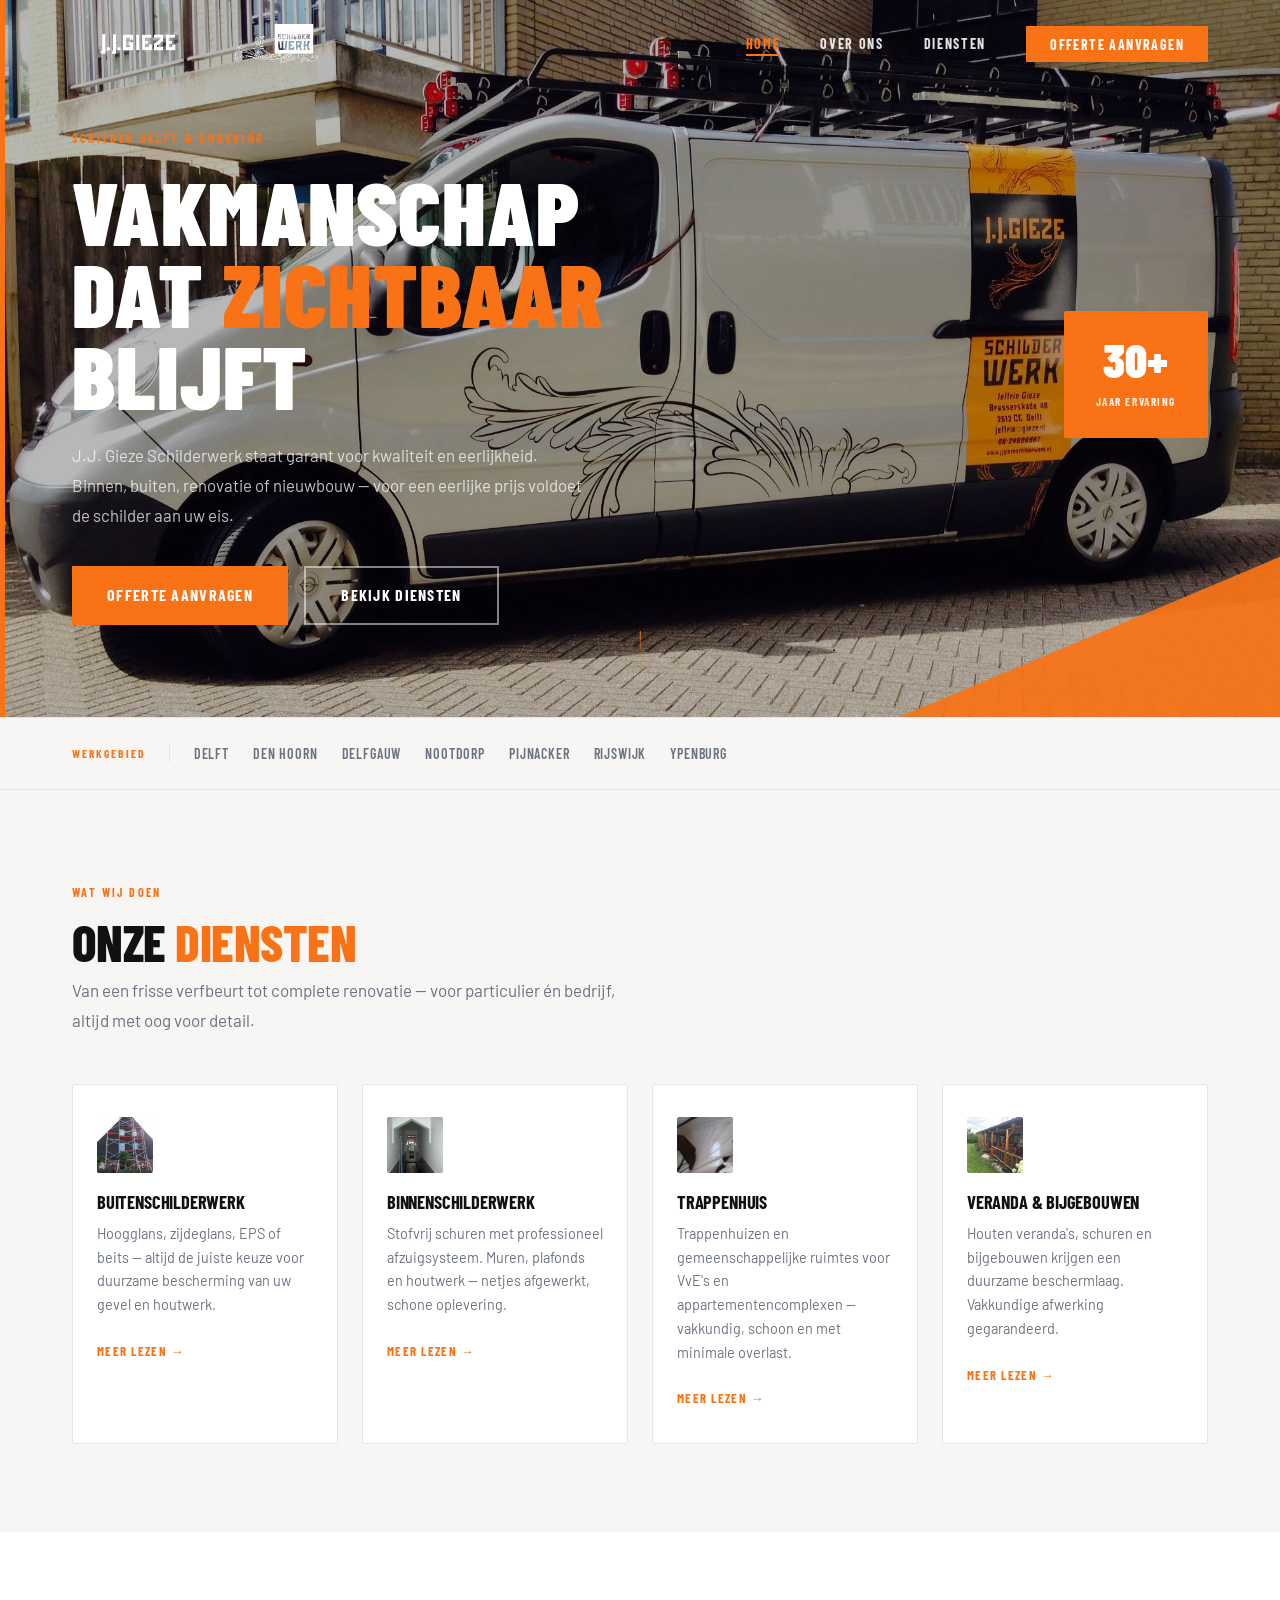
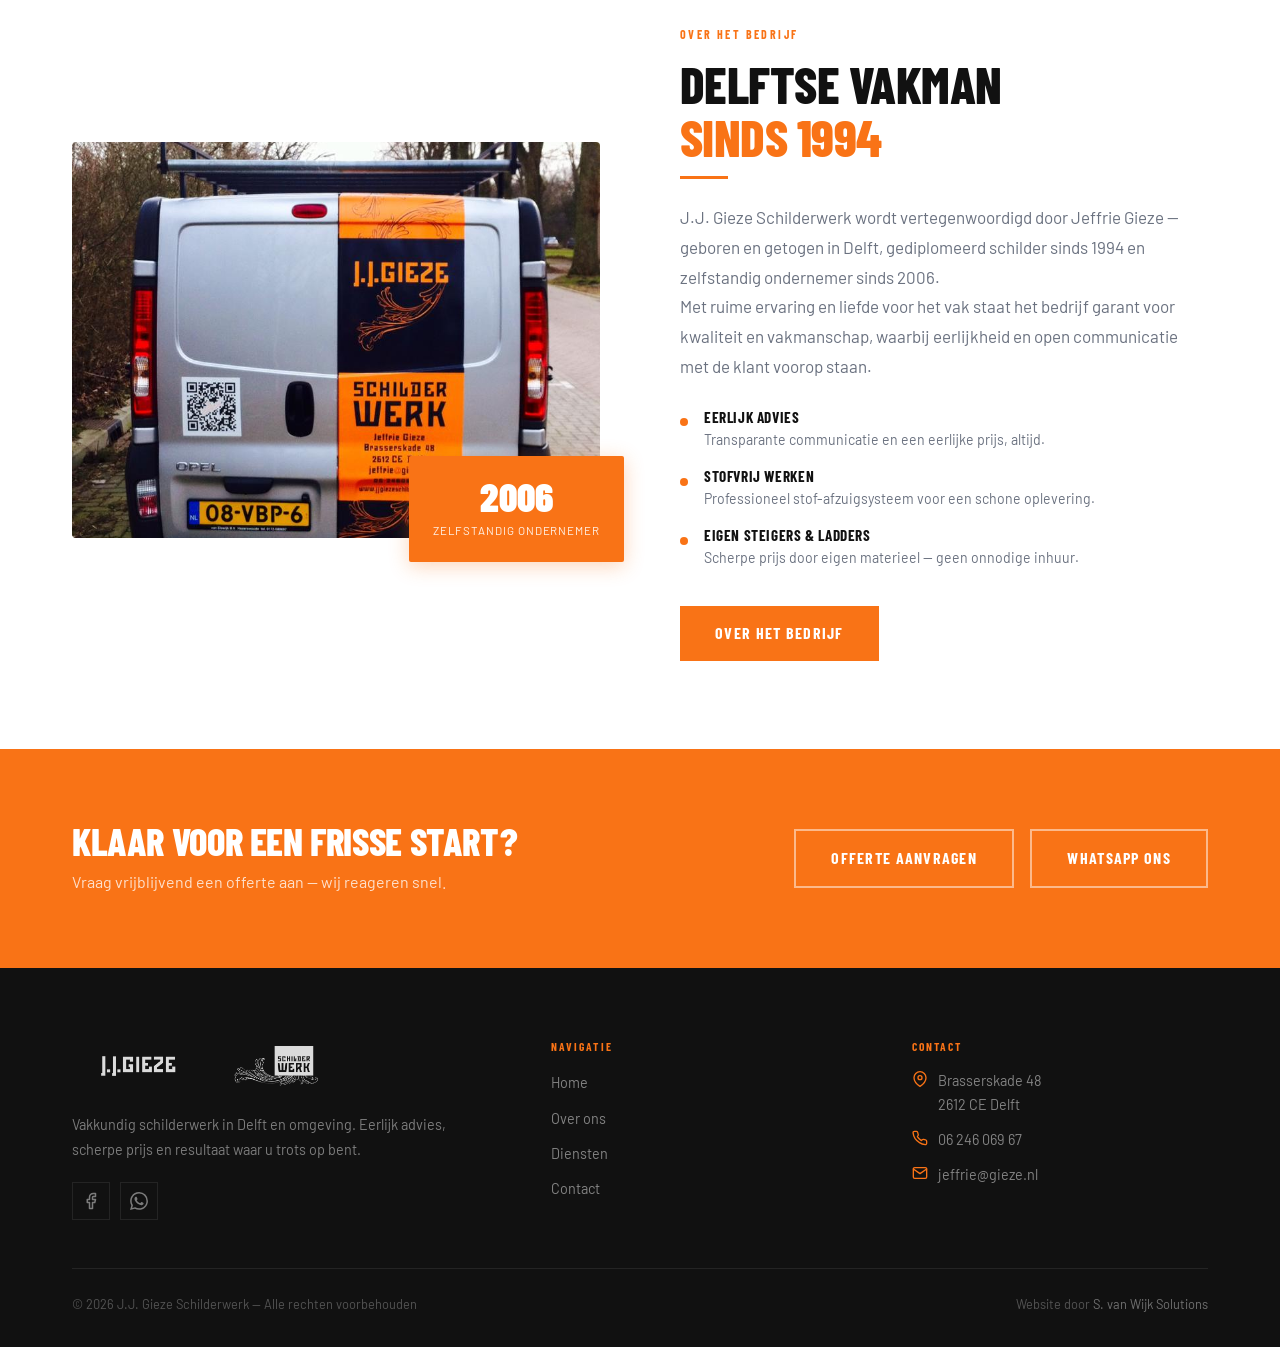
==== commit 7d19457f: "Add files via upload" ====
--- a/index.html
+++ b/index.html
@@ -43,221 +43,6 @@
   </script>
   <link rel="stylesheet" href="style.css">
   <link rel="icon" href="favicon.ico">
-
-  <style>
-    /* ── HERO REDESIGN ─────────────────────────────────────── */
-
-    .hero {
-      position: relative;
-      height: clamp(520px, 56vw, 95vh);
-      min-height: unset;
-      display: flex;
-      align-items: center;        /* content verticaal gecentreerd */
-      overflow: hidden;
-      background: #111;
-    }
-
-    .hero-bg-img {
-      position: absolute;
-      inset: 0;
-      width: 100%;
-      height: 100%;
-      object-fit: cover;
-      object-position: center top;
-    }
-
-    /* Lichte tint — bus goed zichtbaar, tekst leesbaar */
-    .hero-overlay {
-      position: absolute;
-      inset: 0;
-      background: rgba(0, 0, 0, 0.28);
-      z-index: 1;
-    }
-
-    /* Subtiele oranje accent-balk links */
-    .hero-accent-bar {
-      position: absolute;
-      top: 0; left: 0;
-      width: 5px;
-      height: 100%;
-      background: var(--accent);
-      z-index: 2;
-    }
-
-    /* Diagonale oranje blok rechtsonder */
-    .hero-diagonal {
-      position: absolute;
-      bottom: 0; right: 0;
-      width: 420px;
-      height: 180px;
-      background: var(--accent);
-      clip-path: polygon(100% 0, 100% 100%, 0 100%);
-      z-index: 2;
-      opacity: 0.92;
-    }
-
-    /* Content wrapper — tekst links, stat rechts, verticaal gecentreerd */
-    .hero-content {
-      position: relative;
-      z-index: 3;
-      width: 100%;
-      max-width: var(--max-w);
-      margin: 0 auto;
-      padding: 6rem 2rem;          /* ruimte boven én onder */
-      display: grid;
-      grid-template-columns: 1fr auto;
-      gap: 3rem;
-      align-items: center;         /* stat en tekst op gelijke hoogte */
-    }
-
-    /* Tekst links */
-    .hero-text {
-      padding-top: 0;
-    }
-
-    .hero-text .label {
-      font-size: 0.75rem;
-      letter-spacing: 0.22em;
-      animation: fadeSlideUp 0.7s ease both;
-      animation-delay: 0.1s;
-    }
-
-    .hero-text h1 {
-      color: #fff;
-      margin: 0.5rem 0 1.6rem;
-      line-height: 0.92;
-      font-size: clamp(3.2rem, 7vw, 6rem);
-      animation: fadeSlideUp 0.7s ease both;
-      animation-delay: 0.22s;
-    }
-
-    .hero-text h1 span {
-      color: var(--accent);
-      display: inline-block;
-    }
-
-    .hero-text .hero-sub {
-      font-size: 1.05rem;
-      color: rgba(255,255,255,0.75);
-      max-width: 520px;
-      margin-bottom: 2.4rem;
-      line-height: 1.8;
-      animation: fadeSlideUp 0.7s ease both;
-      animation-delay: 0.34s;
-    }
-
-    .hero-actions {
-      display: flex;
-      gap: 1rem;
-      flex-wrap: wrap;
-      animation: fadeSlideUp 0.7s ease both;
-      animation-delay: 0.46s;
-    }
-
-    /* Stat blok rechts — gecentreerd naast de tekst */
-    .hero-stats {
-      display: flex;
-      flex-direction: column;
-      gap: 0;
-      animation: fadeSlideUp 0.7s ease both;
-      animation-delay: 0.3s;
-      align-self: center;
-    }
-
-    .hero-stat {
-      background: rgba(255,255,255,0.06);
-      backdrop-filter: blur(10px);
-      -webkit-backdrop-filter: blur(10px);
-      border: 1px solid rgba(255,255,255,0.10);
-      padding: 1.4rem 2rem;
-      text-align: center;
-      min-width: 140px;
-      border-radius: 3px;
-    }
-
-    /* Accent kleur */
-    .hero-stat--accent {
-      background: var(--accent);
-      border-color: var(--accent);
-    }
-
-    .hero-stat--accent .hero-stat-num,
-    .hero-stat--accent .hero-stat-label {
-      color: #fff;
-    }
-
-    .hero-stat-num {
-      display: block;
-      font-family: var(--font-display);
-      font-size: 2.8rem;
-      font-weight: 900;
-      color: #fff;
-      line-height: 1;
-      margin-bottom: 0.25rem;
-    }
-
-    .hero-stat-label {
-      font-family: var(--font-display);
-      font-size: 0.65rem;
-      font-weight: 700;
-      letter-spacing: 0.14em;
-      text-transform: uppercase;
-      color: rgba(255,255,255,0.85);
-    }
-
-    /* Scroll indicator */
-    .hero-scroll {
-      position: absolute;
-      bottom: 2rem;
-      left: 50%;
-      transform: translateX(-50%);
-      display: flex;
-      flex-direction: column;
-      align-items: center;
-      gap: 0.35rem;
-      color: rgba(255,255,255,0.3);
-      font-family: var(--font-display);
-      font-size: 0.6rem;
-      letter-spacing: 0.18em;
-      text-transform: uppercase;
-      z-index: 4;
-    }
-
-    .hero-scroll-line {
-      width: 1px;
-      height: 32px;
-      background: linear-gradient(to bottom, var(--accent), transparent);
-      animation: scroll-anim 1.6s ease-in-out infinite;
-    }
-
-    /* Animaties */
-    @keyframes fadeSlideUp {
-      from { opacity: 0; transform: translateY(24px); }
-      to   { opacity: 1; transform: translateY(0); }
-    }
-
-    /* Mobiel */
-    @media (max-width: 768px) {
-      .hero-content {
-        grid-template-columns: 1fr;
-        padding: 5rem 1.5rem 4rem;
-        gap: 2rem;
-        align-items: start;
-      }
-      .hero-stats {
-        flex-direction: row;
-        align-self: auto;
-      }
-      .hero-stat {
-        flex: 1;
-        min-width: 0;
-        padding: 0.9rem 0.8rem;
-        border-radius: 2px;
-      }
-      .hero-stat-num { font-size: 1.8rem; }
-      .hero-diagonal { display: none; }
-    }
-  </style>
 </head>
 <body>
 
@@ -265,37 +50,24 @@
 
   <!-- ══════════════ HERO ══════════════ -->
   <section class="hero" aria-label="Introductie J.J. Gieze Schilderwerk">
-
-    <!-- Bus volledig zichtbaar als achtergrond -->
     <img
       src="assets/images/bus.jpg"
       alt=""
       width="2048"
-      height="1536"
+      height="1128"
       loading="eager"
       decoding="async"
       class="hero-bg-img"
       aria-hidden="true"
     >
-
-    <!-- Gradient zodat tekst leesbaar blijft -->
     <div class="hero-overlay" aria-hidden="true"></div>
-
-    <!-- Oranje balk links -->
     <div class="hero-accent-bar" aria-hidden="true"></div>
-
-    <!-- Diagonale oranje hoek rechtsonder -->
     <div class="hero-diagonal" aria-hidden="true"></div>
-
-    <!-- Scroll indicator -->
     <div class="hero-scroll" aria-hidden="true">
       <div class="hero-scroll-line"></div>
       <span>Scroll</span>
     </div>
-
-    <!-- Hoofdinhoud: tekst links + stats rechts -->
     <div class="hero-content">
-
       <div class="hero-text">
         <span class="label">Schilder Delft &amp; Omgeving</span>
         <h1>Vakmanschap<br>dat <span>zichtbaar</span><br>blijft</h1>
@@ -305,15 +77,12 @@
           <a href="diensten.html" class="btn btn--outline-white">Bekijk diensten</a>
         </div>
       </div>
-
-      <!-- Drie stats naast de tekst -->
       <div class="hero-stats" aria-label="Feiten over J.J. Gieze Schilderwerk">
         <div class="hero-stat hero-stat--accent">
           <span class="hero-stat-num">30+</span>
           <span class="hero-stat-label">Jaar ervaring</span>
         </div>
       </div>
-
     </div>
   </section>
 
@@ -337,9 +106,7 @@
       <span class="label fade-up">Wat wij doen</span>
       <h2 id="diensten-heading" class="fade-up">Onze <span style="color:var(--accent)">Diensten</span></h2>
       <p class="fade-up" style="max-width:560px;margin-top:0.5rem;">Van een frisse verfbeurt tot complete renovatie — voor particulier én bedrijf, altijd met oog voor detail.</p>
-
       <div class="diensten-grid">
-
         <article class="dienst-card fade-up">
           <div class="dienst-icon">
             <img src="assets/images/stijgers.jpg" alt="Buitenschilderwerk" width="720" height="960" loading="lazy" decoding="async">
@@ -348,7 +115,6 @@
           <p>Hoogglans, zijdeglans, EPS of beits — altijd de juiste keuze voor duurzame bescherming van uw gevel en houtwerk.</p>
           <a href="diensten.html#buiten" class="btn-ghost">Meer lezen →</a>
         </article>
-
         <article class="dienst-card fade-up">
           <div class="dienst-icon">
             <img src="assets/images/renovatiebinnenwerk.jpg" alt="Binnenschilderwerk" width="800" height="600" loading="lazy" decoding="async">
@@ -357,7 +123,6 @@
           <p>Stofvrij schuren met professioneel afzuigsysteem. Muren, plafonds en houtwerk — netjes afgewerkt, schone oplevering.</p>
           <a href="diensten.html#binnen" class="btn-ghost">Meer lezen →</a>
         </article>
-
         <article class="dienst-card fade-up">
           <div class="dienst-icon">
             <img src="assets/images/trappenhuisna.jpg" alt="Trappenhuis en gemeenschappelijke ruimtes" width="600" height="450" loading="lazy" decoding="async">
@@ -366,7 +131,6 @@
           <p>Trappenhuizen en gemeenschappelijke ruimtes voor VvE's en appartementencomplexen — vakkundig, schoon en met minimale overlast.</p>
           <a href="diensten.html#trappenhuis" class="btn-ghost">Meer lezen →</a>
         </article>
-
         <article class="dienst-card fade-up">
           <div class="dienst-icon">
             <img src="assets/images/veranda.jpg" alt="Veranda en bijgebouwen schilderen" width="800" height="600" loading="lazy" decoding="async">
@@ -375,7 +139,6 @@
           <p>Houten veranda's, schuren en bijgebouwen krijgen een duurzame beschermlaag. Vakkundige afwerking gegarandeerd.</p>
           <a href="diensten.html#veranda" class="btn-ghost">Meer lezen →</a>
         </article>
-
       </div>
     </div>
   </section>
--- a/style.css
+++ b/style.css
@@ -1,7 +1,5 @@
 /* ================================================================
    J.J. Gieze Schilderwerk — style.css
-   Stijl D: Krachtig & Zakelijk | Oranje (#F97316) + Zwart (#111)
-   Fonts: Barlow Condensed (display) + Barlow (body)
    ================================================================ */
 
 @import url('https://fonts.googleapis.com/css2?family=Barlow+Condensed:wght@400;600;700;800;900&family=Barlow:wght@300;400;500;600&display=swap');
@@ -23,18 +21,14 @@
   --text-light:    #F5F5F5;
   --border:        #E5E5E5;
   --border-dark:   rgba(255,255,255,0.08);
-
   --radius-sm:     0px;
   --radius-md:     2px;
   --radius-lg:     4px;
-
   --font-display:  'Barlow Condensed', sans-serif;
   --font-body:     'Barlow', sans-serif;
-
   --shadow-sm:     0 1px 8px rgba(0,0,0,0.06);
   --shadow-md:     0 4px 32px rgba(0,0,0,0.10);
   --shadow-lg:     0 8px 48px rgba(0,0,0,0.14);
-
   --transition:    0.22s ease;
   --max-w:         1200px;
 }
@@ -42,670 +36,259 @@
 /* ================================================================
    RESET & BASE
    ================================================================ */
-*, *::before, *::after {
-  box-sizing: border-box;
-  margin: 0;
-  padding: 0;
-}
-
-html {
-  scroll-behavior: smooth;
-  font-size: 16px;
-  -webkit-text-size-adjust: 100%;
-}
-
-body {
-  font-family: var(--font-body);
-  color: var(--text);
-  background: var(--bg);
-  line-height: 1.65;
-  overflow-x: hidden;
-}
-
-img {
-  display: block;
-  max-width: 100%;
-  height: auto;
-}
-
-a {
-  color: inherit;
-  text-decoration: none;
-}
-
-ul {
-  list-style: none;
-}
-
-button {
-  cursor: pointer;
-  border: none;
-  background: none;
-  font-family: inherit;
-}
+*, *::before, *::after { box-sizing: border-box; margin: 0; padding: 0; }
+html { scroll-behavior: smooth; font-size: 16px; -webkit-text-size-adjust: 100%; }
+body { font-family: var(--font-body); color: var(--text); background: var(--bg); line-height: 1.65; overflow-x: hidden; }
+img { display: block; max-width: 100%; height: auto; }
+a { color: inherit; text-decoration: none; }
+ul { list-style: none; }
+button { cursor: pointer; border: none; background: none; font-family: inherit; }
 
 /* ================================================================
    TYPOGRAFIE
    ================================================================ */
-h1, h2, h3, h4 {
-  font-family: var(--font-display);
-  font-weight: 700;
-  line-height: 1.05;
-  letter-spacing: -0.01em;
-}
-
-h1 {
-  font-size: clamp(2.8rem, 6vw, 5.2rem);
-  font-weight: 900;
-  text-transform: uppercase;
-  letter-spacing: 0.01em;
-}
-
-h2 {
-  font-size: clamp(2rem, 4vw, 3.2rem);
-  font-weight: 800;
-  text-transform: uppercase;
-}
-
-h3 {
-  font-size: clamp(1.3rem, 2.5vw, 1.8rem);
-  font-weight: 700;
-  text-transform: uppercase;
-}
-
-h4 {
-  font-size: 1.1rem;
-  font-weight: 700;
-  text-transform: uppercase;
-  letter-spacing: 0.04em;
-}
-
-p {
-  font-size: 1.0625rem;
-  line-height: 1.75;
-  color: var(--text-muted);
-}
+h1, h2, h3, h4 { font-family: var(--font-display); font-weight: 700; line-height: 1.05; letter-spacing: -0.01em; }
+h1 { font-size: clamp(2.4rem, 6vw, 5.2rem); font-weight: 900; text-transform: uppercase; letter-spacing: 0.01em; }
+h2 { font-size: clamp(1.8rem, 4vw, 3.2rem); font-weight: 800; text-transform: uppercase; }
+h3 { font-size: clamp(1.2rem, 2.5vw, 1.8rem); font-weight: 700; text-transform: uppercase; }
+h4 { font-size: 1.1rem; font-weight: 700; text-transform: uppercase; letter-spacing: 0.04em; }
+p { font-size: 1.0625rem; line-height: 1.75; color: var(--text-muted); }
 
 /* ================================================================
    LAYOUT
    ================================================================ */
-.container {
-  max-width: var(--max-w);
-  margin: 0 auto;
-  padding: 0 2rem;
-}
-
-.section {
-  padding: 5.5rem 0;
-}
-
-.section--dark {
-  background: var(--bg-dark);
-}
-
-.section--soft {
-  background: var(--bg-soft);
-}
+.container { max-width: var(--max-w); margin: 0 auto; padding: 0 2rem; }
+.section { padding: 5.5rem 0; }
+.section--soft { background: var(--bg-soft); }
 
 /* ================================================================
    KNOPPEN
    ================================================================ */
 .btn {
-  display: inline-flex;
-  align-items: center;
-  justify-content: center;
-  gap: 0.5rem;
-  padding: 0.9rem 2.2rem;
-  font-family: var(--font-display);
-  font-size: 1rem;
-  font-weight: 700;
-  letter-spacing: 0.08em;
-  text-transform: uppercase;
+  display: inline-flex; align-items: center; justify-content: center;
+  gap: 0.5rem; padding: 0.9rem 2.2rem;
+  font-family: var(--font-display); font-size: 1rem; font-weight: 700;
+  letter-spacing: 0.08em; text-transform: uppercase;
   border-radius: var(--radius-sm);
   transition: background var(--transition), color var(--transition), transform var(--transition), border-color var(--transition);
   white-space: nowrap;
 }
-
-.btn--primary {
-  background: var(--accent);
-  color: #fff;
-}
-.btn--primary:hover {
-  background: var(--accent-dark);
-  transform: translateY(-2px);
-}
-
-.btn--outline {
-  border: 2px solid var(--text);
-  color: var(--text);
-  background: transparent;
-}
-.btn--outline:hover {
-  background: var(--text);
-  color: #fff;
-}
-
-.btn--outline-white {
-  border: 2px solid rgba(255,255,255,0.5);
-  color: #fff;
-  background: transparent;
-}
-.btn--outline-white:hover {
-  background: #fff;
-  color: var(--text);
-}
+.btn--primary { background: var(--accent); color: #fff; }
+.btn--primary:hover { background: var(--accent-dark); transform: translateY(-2px); }
+.btn--outline { border: 2px solid var(--text); color: var(--text); background: transparent; }
+.btn--outline:hover { background: var(--text); color: #fff; }
+.btn--outline-white { border: 2px solid rgba(255,255,255,0.5); color: #fff; background: transparent; }
+.btn--outline-white:hover { background: #fff; color: var(--text); }
 
 /* ================================================================
    LABEL & DIVIDER
    ================================================================ */
-.label {
-  display: inline-block;
-  font-family: var(--font-display);
-  font-size: 0.75rem;
-  font-weight: 700;
-  letter-spacing: 0.2em;
-  text-transform: uppercase;
-  color: var(--accent);
-  margin-bottom: 0.75rem;
-}
-
-.label--white {
-  color: rgba(255,255,255,0.55);
-}
-
-.divider {
-  width: 3rem;
-  height: 3px;
-  background: var(--accent);
-  margin: 0.75rem 0 1.5rem;
-}
+.label { display: inline-block; font-family: var(--font-display); font-size: 0.75rem; font-weight: 700; letter-spacing: 0.2em; text-transform: uppercase; color: var(--accent); margin-bottom: 0.75rem; }
+.label--white { color: rgba(255,255,255,0.55); }
+.divider { width: 3rem; height: 3px; background: var(--accent); margin: 0.75rem 0 1.5rem; }
 
 /* ================================================================
    HEADER
    ================================================================ */
-#header-placeholder header,
-header {
-  position: fixed;
-  top: 0;
-  left: 0;
-  right: 0;
-  z-index: 1000;
+#header-placeholder header, header {
+  position: fixed; top: 0; left: 0; right: 0; z-index: 1000;
   padding: 1.1rem 0;
   transition: background 0.3s ease, box-shadow 0.3s ease, padding 0.3s ease;
 }
-
-#header-placeholder header.scrolled,
-header.scrolled {
+#header-placeholder header.scrolled, header.scrolled {
   background: rgba(255,255,255,0.97);
-  backdrop-filter: blur(12px);
-  -webkit-backdrop-filter: blur(12px);
-  box-shadow: 0 1px 0 var(--border);
-  padding: 0.75rem 0;
-}
-
-.header-inner {
-  display: flex;
-  align-items: center;
-  justify-content: space-between;
-  max-width: var(--max-w);
-  margin: 0 auto;
-  padding: 0 2rem;
-}
-
-/* Logo — groter dan v1 */
-.logo img {
-  height: 58px;
-  width: auto;
-  filter: brightness(0) invert(1);
-  transition: filter 0.3s ease;
-}
-
-header.scrolled .logo img {
-  filter: none;
-}
-
-/* Desktop nav */
-.nav-links {
-  display: flex;
-  align-items: center;
-  gap: 2.5rem;
-}
-
-.nav-links a {
-  font-family: var(--font-display);
-  font-size: 0.875rem;
-  font-weight: 700;
-  letter-spacing: 0.12em;
-  text-transform: uppercase;
-  color: rgba(255,255,255,0.88);
-  transition: color var(--transition);
-  position: relative;
-}
-
-.nav-links a::after {
-  content: '';
-  position: absolute;
-  bottom: -4px;
-  left: 0;
-  width: 0;
-  height: 2px;
-  background: var(--accent);
-  transition: width var(--transition);
-}
-
-.nav-links a:hover::after,
-.nav-links a.active::after {
-  width: 100%;
-}
-
-.nav-links a:hover,
-.nav-links a.active {
-  color: var(--accent);
-}
-
-header.scrolled .nav-links a {
-  color: var(--text);
-}
-
-header.scrolled .nav-links a:hover {
-  color: var(--accent);
-}
-
-.nav-cta {
-  font-family: var(--font-display) !important;
-  font-size: 0.875rem !important;
-  font-weight: 700 !important;
-  letter-spacing: 0.1em !important;
-  text-transform: uppercase !important;
-  background: var(--accent) !important;
-  color: #fff !important;
-  padding: 0.6rem 1.5rem !important;
-  border-radius: var(--radius-sm) !important;
-  transition: background var(--transition) !important;
-}
-
-.nav-cta::after {
-  display: none !important;
-}
-
-.nav-cta:hover {
-  background: var(--accent-dark) !important;
-  color: #fff !important;
-}
+  backdrop-filter: blur(12px); -webkit-backdrop-filter: blur(12px);
+  box-shadow: 0 1px 0 var(--border); padding: 0.75rem 0;
+}
+.header-inner { display: flex; align-items: center; justify-content: space-between; max-width: var(--max-w); margin: 0 auto; padding: 0 2rem; }
+.logo img { height: 52px; width: auto; filter: brightness(0) invert(1); transition: filter 0.3s ease; }
+header.scrolled .logo img { filter: none; }
+.nav-links { display: flex; align-items: center; gap: 2.5rem; }
+.nav-links a { font-family: var(--font-display); font-size: 0.875rem; font-weight: 700; letter-spacing: 0.12em; text-transform: uppercase; color: rgba(255,255,255,0.88); transition: color var(--transition); position: relative; }
+.nav-links a::after { content: ''; position: absolute; bottom: -4px; left: 0; width: 0; height: 2px; background: var(--accent); transition: width var(--transition); }
+.nav-links a:hover::after, .nav-links a.active::after { width: 100%; }
+.nav-links a:hover, .nav-links a.active { color: var(--accent); }
+header.scrolled .nav-links a { color: var(--text); }
+header.scrolled .nav-links a:hover { color: var(--accent); }
+.nav-cta { font-family: var(--font-display) !important; font-size: 0.875rem !important; font-weight: 700 !important; letter-spacing: 0.1em !important; text-transform: uppercase !important; background: var(--accent) !important; color: #fff !important; padding: 0.6rem 1.5rem !important; border-radius: var(--radius-sm) !important; transition: background var(--transition) !important; }
+.nav-cta::after { display: none !important; }
+.nav-cta:hover { background: var(--accent-dark) !important; color: #fff !important; }
 
 /* Hamburger */
-.hamburger {
-  display: none;
-  flex-direction: column;
-  gap: 5px;
-  padding: 6px;
-  cursor: pointer;
-  background: none;
-  border: none;
-}
-
-.hamburger span {
-  display: block;
-  width: 24px;
-  height: 2px;
-  background: #fff;
-  transition: var(--transition);
-}
-
-header.scrolled .hamburger span {
-  background: var(--text);
-}
-
-.hamburger.active span:nth-child(1) {
-  transform: rotate(45deg) translate(5px, 5px);
-}
-
-.hamburger.active span:nth-child(2) {
-  opacity: 0;
-}
-
-.hamburger.active span:nth-child(3) {
-  transform: rotate(-45deg) translate(5px, -5px);
-}
+.hamburger { display: none; flex-direction: column; gap: 5px; padding: 6px; cursor: pointer; }
+.hamburger span { display: block; width: 26px; height: 2px; background: #fff; transition: var(--transition); }
+header.scrolled .hamburger span { background: var(--text); }
+.hamburger.active span:nth-child(1) { transform: rotate(45deg) translate(5px, 5px); }
+.hamburger.active span:nth-child(2) { opacity: 0; }
+.hamburger.active span:nth-child(3) { transform: rotate(-45deg) translate(5px, -5px); }
 
 /* Mobiele nav */
-.mobile-nav {
-  display: none;
-  position: fixed;
-  inset: 0;
-  background: var(--bg-dark);
-  z-index: 999;
-  padding: 6rem 2rem 3rem;
-  flex-direction: column;
-  gap: 0;
-  overflow-y: auto;
-}
-
-.mobile-nav.open {
-  display: flex;
-}
-
-.mobile-nav a {
-  display: block;
-  font-family: var(--font-display);
-  font-size: 2.2rem;
-  font-weight: 800;
-  text-transform: uppercase;
-  color: #fff;
-  padding: 1rem 0;
-  border-bottom: 1px solid rgba(255,255,255,0.07);
-  letter-spacing: 0.04em;
-  transition: color var(--transition);
-}
-
-.mobile-nav a:hover {
-  color: var(--accent);
-}
-
-.mobile-nav .nav-cta {
-  margin-top: 2rem;
-  display: inline-block;
-  text-align: center;
-  background: var(--accent) !important;
-  color: #fff !important;
-  padding: 1rem 2rem !important;
-  border-radius: var(--radius-sm);
-  border-bottom: none;
-}
+.mobile-nav { display: none; position: fixed; inset: 0; background: var(--bg-dark); z-index: 999; padding: 6rem 2rem 3rem; flex-direction: column; gap: 0; overflow-y: auto; }
+.mobile-nav.open { display: flex; }
+.mobile-nav a { display: block; font-family: var(--font-display); font-size: 2rem; font-weight: 800; text-transform: uppercase; color: #fff; padding: 1rem 0; border-bottom: 1px solid rgba(255,255,255,0.07); letter-spacing: 0.04em; transition: color var(--transition); }
+.mobile-nav a:hover { color: var(--accent); }
+.mobile-nav .nav-cta { margin-top: 2rem; display: inline-block; text-align: center; background: var(--accent) !important; color: #fff !important; padding: 1rem 2rem !important; border-radius: var(--radius-sm); border-bottom: none; }
 
 /* ================================================================
    FOOTER
    ================================================================ */
-#footer-placeholder footer,
-footer {
-  background: var(--bg-dark);
-  color: var(--text-light);
-  padding: 4.5rem 0 2rem;
-}
+#footer-placeholder footer, footer { background: var(--bg-dark); color: var(--text-light); padding: 4.5rem 0 2rem; }
 
 .footer-grid {
   display: grid;
-  grid-template-columns: 1fr 1fr 1fr;   /* alle 3 kolommen even breed */
-  gap: 4rem;                              /* gelijkmatige ruimte ertussen */
+  grid-template-columns: 1.4fr 1fr 1fr;
+  gap: 4rem;
   margin-bottom: 3rem;
   align-items: start;
 }
 
-.footer-brand .logo-footer {
-  margin-bottom: 1.25rem;
-  display: block;    /* zodat het een block-element is */
-  margin-left: 0;    /* expliciet links uitlijnen */
-}
-
-/* Logo footer — groter dan v1 */
-.footer-brand .logo-footer img {
-  height: 52px;
-  width: auto;
-  filter: brightness(0) invert(1);
-  opacity: 0.85;
-  display: block;    /* geen inline-whitespace problemen */
-}
-
-.footer-brand p {
-  color: rgba(255,255,255,0.45);
-  font-size: 0.9rem;
-  line-height: 1.75;
-  max-width: 280px;
-}
-
-.footer-social {
-  display: flex;
-  gap: 0.6rem;
-  margin-top: 1.25rem;
-}
-
-.footer-social a {
-  display: flex;
-  align-items: center;
-  justify-content: center;
-  width: 38px;
-  height: 38px;
-  border: 1px solid var(--border-dark);
-  border-radius: var(--radius-sm);
-  color: rgba(255,255,255,0.45);
-  transition: var(--transition);
-}
-
-.footer-social a:hover {
-  border-color: var(--accent);
-  color: var(--accent);
-}
-
-.footer-col h4 {
-  font-family: var(--font-display);
-  font-size: 0.72rem;
-  font-weight: 700;
-  letter-spacing: 0.18em;
-  text-transform: uppercase;
-  color: var(--accent);
-  margin-bottom: 1.1rem;
-}
-
-.footer-col ul {
-  display: flex;
-  flex-direction: column;
-  gap: 0.55rem;
-}
-
-.footer-col ul a {
-  color: rgba(255,255,255,0.48);
-  font-size: 0.9rem;
-  transition: color var(--transition);
-}
-
-.footer-col ul a:hover {
-  color: #fff;
-}
-
-.footer-col .contact-item {
-  display: flex;
-  align-items: flex-start;
-  gap: 0.65rem;
-  color: rgba(255,255,255,0.48);
-  font-size: 0.9rem;
-  margin-bottom: 0.7rem;
-}
-
-.footer-col .contact-item svg {
-  flex-shrink: 0;
-  margin-top: 2px;
-  color: var(--accent);
-}
-
-.footer-col .contact-item a {
-  color: rgba(255,255,255,0.48);
-  transition: color var(--transition);
-}
-
-.footer-col .contact-item a:hover {
-  color: #fff;
-}
-
-.footer-bottom {
-  border-top: 1px solid var(--border-dark);
-  padding-top: 1.5rem;
-  display: flex;
-  justify-content: space-between;
-  align-items: center;
-  flex-wrap: wrap;
-  gap: 0.5rem;
-}
-
-.footer-bottom p {
-  color: rgba(255,255,255,0.28);
-  font-size: 0.8rem;
-}
-
-/* ================================================================
-   HERO (homepage)
+.footer-brand .logo-footer { margin-bottom: 1.25rem; display: block; margin-left: 0; }
+.footer-brand .logo-footer img { height: 52px; width: auto; filter: brightness(0) invert(1); opacity: 0.85; display: block; }
+.footer-brand p { color: rgba(255,255,255,0.45); font-size: 0.9rem; line-height: 1.75; }
+.footer-social { display: flex; gap: 0.6rem; margin-top: 1.25rem; }
+.footer-social a { display: flex; align-items: center; justify-content: center; width: 38px; height: 38px; border: 1px solid var(--border-dark); border-radius: var(--radius-sm); color: rgba(255,255,255,0.45); transition: var(--transition); }
+.footer-social a:hover { border-color: var(--accent); color: var(--accent); }
+
+.footer-col h4 { font-family: var(--font-display); font-size: 0.72rem; font-weight: 700; letter-spacing: 0.18em; text-transform: uppercase; color: var(--accent); margin-bottom: 1.1rem; }
+.footer-col ul { display: flex; flex-direction: column; gap: 0.55rem; }
+.footer-col ul a { color: rgba(255,255,255,0.48); font-size: 0.9rem; transition: color var(--transition); }
+.footer-col ul a:hover { color: #fff; }
+.footer-col .contact-item { display: flex; align-items: flex-start; gap: 0.65rem; color: rgba(255,255,255,0.48); font-size: 0.9rem; margin-bottom: 0.7rem; }
+.footer-col .contact-item svg { flex-shrink: 0; margin-top: 2px; color: var(--accent); }
+.footer-col .contact-item a { color: rgba(255,255,255,0.48); transition: color var(--transition); }
+.footer-col .contact-item a:hover { color: #fff; }
+.footer-bottom { border-top: 1px solid var(--border-dark); padding-top: 1.5rem; display: flex; justify-content: space-between; align-items: center; flex-wrap: wrap; gap: 0.5rem; }
+.footer-bottom p { color: rgba(255,255,255,0.28); font-size: 0.8rem; }
+
+/* ================================================================
+   HERO — volledige bus zichtbaar, donkere tint
    ================================================================ */
 .hero {
   position: relative;
-  min-height: 100vh;
+  /* Foto is 2048x1128 (~16:9). Bij 56vw hoogte past foto precies breed.
+     Op mobiel gebruiken we min-height zodat tekst altijd past. */
+  height: clamp(500px, 56vw, 95vh);
   display: flex;
   align-items: center;
   overflow: hidden;
-  background: var(--bg-dark);
-}
-
-.hero-bg {
-  position: absolute;
-  inset: 0;
-  background: linear-gradient(140deg, #0d0d0d 0%, #1c1c1c 55%, #111111 100%);
-}
-
+  background: #111;
+}
+
+/* Foto vult de breedte, object-position top zodat bus bovenaan begint */
 .hero-bg-img {
   position: absolute;
   inset: 0;
   width: 100%;
   height: 100%;
   object-fit: cover;
-  opacity: 0.18;
-}
-
-.hero-pattern {
+  object-position: center top;
+}
+
+/* Lichte donkere tint over de foto */
+.hero-overlay {
   position: absolute;
   inset: 0;
-  background-image: repeating-linear-gradient(
-    -45deg,
-    transparent,
-    transparent 50px,
-    rgba(249,115,22,0.025) 50px,
-    rgba(249,115,22,0.025) 51px
-  );
-}
-
+  background: rgba(0, 0, 0, 0.28);
+  z-index: 1;
+}
+
+/* Oranje balk links */
 .hero-accent-bar {
   position: absolute;
-  top: 0;
-  left: 0;
-  width: 4px;
-  height: 100%;
+  top: 0; left: 0;
+  width: 5px; height: 100%;
   background: var(--accent);
-  z-index: 1;
-}
-
+  z-index: 2;
+}
+
+/* Diagonaal oranje vlak rechtsonder */
+.hero-diagonal {
+  position: absolute;
+  bottom: 0; right: 0;
+  width: 380px; height: 160px;
+  background: var(--accent);
+  clip-path: polygon(100% 0, 100% 100%, 0 100%);
+  z-index: 2;
+  opacity: 0.92;
+}
+
+/* Content: tekst links, stat rechts */
 .hero-content {
   position: relative;
-  z-index: 2;
+  z-index: 3;
+  width: 100%;
   max-width: var(--max-w);
   margin: 0 auto;
-  padding: 9rem 2rem 5rem;
+  padding: 6rem 2rem 4rem;
   display: grid;
-  grid-template-columns: 1fr 420px;
-  gap: 5rem;
+  grid-template-columns: 1fr auto;
+  gap: 3rem;
   align-items: center;
-  width: 100%;
-}
-
-.hero-text .label {
-  font-size: 0.78rem;
-}
+}
+
+.hero-text .label { font-size: 0.75rem; letter-spacing: 0.22em; }
 
 .hero-text h1 {
   color: #fff;
   margin: 0.5rem 0 1.5rem;
-  line-height: 0.95;
-}
-
-.hero-text h1 span {
-  color: var(--accent);
-}
-
-.hero-text .hero-sub {
-  font-size: 1.1rem;
-  color: rgba(255,255,255,0.55);
-  max-width: 480px;
-  margin-bottom: 2.5rem;
-  line-height: 1.75;
-}
-
-.hero-actions {
-  display: flex;
-  gap: 1rem;
-  flex-wrap: wrap;
-  align-items: center;
-}
-
-/* Hero rechterkolom: busafbeelding */
-.hero-image {
-  position: relative;
-  display: flex;
-  justify-content: center;
-  align-items: center;
-}
-
-.hero-img-wrap {
-  position: relative;
-  width: 100%;
-  border-radius: var(--radius-lg);
-  overflow: hidden;
-}
-
-.hero-img-wrap img {
-  width: 100%;
-  height: 280px;
-  object-fit: cover;
-  display: block;
-  border-radius: var(--radius-lg);
-}
-
-.hero-badge {
-  position: absolute;
-  bottom: -1.5rem;
-  left: -1.5rem;
+  line-height: 0.92;
+  font-size: clamp(2.8rem, 7vw, 6rem);
+}
+.hero-text h1 span { color: var(--accent); }
+
+.hero-sub {
+  font-size: 1.05rem;
+  color: rgba(255,255,255,0.75);
+  max-width: 520px;
+  margin-bottom: 2.2rem;
+  line-height: 1.8;
+}
+
+.hero-actions { display: flex; gap: 1rem; flex-wrap: wrap; }
+
+/* Stat blok */
+.hero-stats { display: flex; flex-direction: column; align-self: center; }
+
+.hero-stat {
   background: var(--accent);
-  color: #fff;
-  padding: 1rem 1.25rem;
+  padding: 1.5rem 2rem;
+  text-align: center;
+  min-width: 140px;
   border-radius: var(--radius-md);
-  text-align: left;
-  box-shadow: 0 4px 20px rgba(249,115,22,0.35);
-}
-
-.hero-badge .badge-num {
+}
+
+.hero-stat-num {
   display: block;
   font-family: var(--font-display);
-  font-size: 2rem;
+  font-size: 3rem;
   font-weight: 900;
+  color: #fff;
   line-height: 1;
-}
-
-.hero-badge .badge-label {
-  font-size: 0.72rem;
-  letter-spacing: 0.08em;
+  margin-bottom: 0.25rem;
+}
+
+.hero-stat-label {
+  font-family: var(--font-display);
+  font-size: 0.7rem;
+  font-weight: 700;
+  letter-spacing: 0.14em;
   text-transform: uppercase;
-  opacity: 0.88;
-}
-
-/* Scroll-indicator */
+  color: rgba(255,255,255,0.9);
+}
+
+/* Scroll indicator */
 .hero-scroll {
   position: absolute;
-  bottom: 2.5rem;
-  left: 50%;
+  bottom: 2rem; left: 50%;
   transform: translateX(-50%);
-  display: flex;
-  flex-direction: column;
-  align-items: center;
-  gap: 0.4rem;
-  color: rgba(255,255,255,0.25);
-  font-family: var(--font-display);
-  font-size: 0.65rem;
-  letter-spacing: 0.18em;
-  text-transform: uppercase;
-  z-index: 2;
-}
-
-.hero-scroll-line {
-  width: 1px;
-  height: 36px;
-  background: linear-gradient(to bottom, var(--accent), transparent);
-  animation: scroll-anim 1.6s ease-in-out infinite;
-}
+  display: flex; flex-direction: column; align-items: center;
+  gap: 0.35rem;
+  color: rgba(255,255,255,0.3);
+  font-family: var(--font-display); font-size: 0.6rem;
+  letter-spacing: 0.18em; text-transform: uppercase;
+  z-index: 4;
+}
+.hero-scroll-line { width: 1px; height: 32px; background: linear-gradient(to bottom, var(--accent), transparent); animation: scroll-anim 1.6s ease-in-out infinite; }
 
 @keyframes scroll-anim {
   0%   { transform: scaleY(0); transform-origin: top; opacity: 1; }
@@ -717,799 +300,151 @@
 /* ================================================================
    WERKGEBIED STRIP
    ================================================================ */
-.werkgebied {
-  background: var(--bg-soft);
-  border-top: 1px solid var(--border);
-  border-bottom: 1px solid var(--border);
-  padding: 1.5rem 0;
-}
-
-.werkgebied-inner {
-  display: flex;
-  align-items: center;
-  gap: 1.5rem;
-  flex-wrap: wrap;
-}
-
-.werkgebied-label {
-  font-family: var(--font-display);
-  font-size: 0.72rem;
-  font-weight: 700;
-  letter-spacing: 0.18em;
-  text-transform: uppercase;
-  color: var(--accent);
-  white-space: nowrap;
-  flex-shrink: 0;
-}
-
-.werkgebied-sep {
-  width: 1px;
-  height: 18px;
-  background: var(--border);
-  flex-shrink: 0;
-}
-
-.werkgebied-list {
-  display: flex;
-  flex-wrap: wrap;
-  gap: 0.4rem 1.5rem;
-}
-
-.werkgebied-list span {
-  font-family: var(--font-display);
-  font-size: 0.875rem;
-  font-weight: 600;
-  letter-spacing: 0.06em;
-  text-transform: uppercase;
-  color: var(--text-muted);
-}
-
-/* ================================================================
-   DIENSTEN OVERZICHT (homepage)
-   ================================================================ */
-.diensten-grid {
-  display: grid;
-  grid-template-columns: repeat(4, 1fr);
-  gap: 1.5rem;
-  margin-top: 3rem;
-}
-
-.dienst-card {
-  background: var(--bg);
-  border: 1px solid var(--border);
-  border-radius: var(--radius-md);
-  padding: 2rem 1.5rem;
-  transition: transform var(--transition), box-shadow var(--transition);
-  position: relative;
-  overflow: hidden;
-}
-
-.dienst-card::after {
-  content: '';
-  position: absolute;
-  bottom: 0;
-  left: 0;
-  right: 0;
-  height: 3px;
-  background: var(--accent);
-  transform: scaleX(0);
-  transition: transform var(--transition);
-}
-
-.dienst-card:hover {
-  transform: translateY(-5px);
-  box-shadow: var(--shadow-md);
-}
-
-.dienst-card:hover::after {
-  transform: scaleX(1);
-}
-
-.dienst-icon {
-  width: 56px;
-  height: 56px;
-  border-radius: var(--radius-md);
-  overflow: hidden;
-  margin-bottom: 1.25rem;
-  background: var(--bg-soft);
-  flex-shrink: 0;
-}
-
-.dienst-icon img {
-  width: 100%;
-  height: 100%;
-  object-fit: cover;
-}
-
-.dienst-card h3 {
-  font-size: 1.15rem;
-  margin-bottom: 0.6rem;
-  color: var(--text);
-}
-
-.dienst-card p {
-  font-size: 0.9rem;
-  margin-bottom: 1.25rem;
-  line-height: 1.65;
-}
-
-.dienst-card .btn-ghost {
-  font-family: var(--font-display);
-  font-size: 0.8rem;
-  font-weight: 700;
-  letter-spacing: 0.1em;
-  text-transform: uppercase;
-  color: var(--accent);
-  transition: color var(--transition);
-}
-
-.dienst-card .btn-ghost:hover {
-  color: var(--accent-dark);
-}
+.werkgebied { background: var(--bg-soft); border-top: 1px solid var(--border); border-bottom: 1px solid var(--border); padding: 1.5rem 0; }
+.werkgebied-inner { display: flex; align-items: center; gap: 1.5rem; flex-wrap: wrap; }
+.werkgebied-label { font-family: var(--font-display); font-size: 0.72rem; font-weight: 700; letter-spacing: 0.18em; text-transform: uppercase; color: var(--accent); white-space: nowrap; flex-shrink: 0; }
+.werkgebied-sep { width: 1px; height: 18px; background: var(--border); flex-shrink: 0; }
+.werkgebied-list { display: flex; flex-wrap: wrap; gap: 0.4rem 1.5rem; }
+.werkgebied-list span { font-family: var(--font-display); font-size: 0.875rem; font-weight: 600; letter-spacing: 0.06em; text-transform: uppercase; color: var(--text-muted); }
+
+/* ================================================================
+   DIENSTEN GRID (homepage)
+   ================================================================ */
+.diensten-grid { display: grid; grid-template-columns: repeat(4, 1fr); gap: 1.5rem; margin-top: 3rem; }
+
+.dienst-card { background: var(--bg); border: 1px solid var(--border); border-radius: var(--radius-md); padding: 2rem 1.5rem; transition: transform var(--transition), box-shadow var(--transition); position: relative; overflow: hidden; }
+.dienst-card::after { content: ''; position: absolute; bottom: 0; left: 0; right: 0; height: 3px; background: var(--accent); transform: scaleX(0); transition: transform var(--transition); }
+.dienst-card:hover { transform: translateY(-5px); box-shadow: var(--shadow-md); }
+.dienst-card:hover::after { transform: scaleX(1); }
+
+.dienst-icon { width: 56px; height: 56px; border-radius: var(--radius-md); overflow: hidden; margin-bottom: 1.25rem; background: var(--bg-soft); flex-shrink: 0; }
+.dienst-icon img { width: 100%; height: 100%; object-fit: cover; }
+.dienst-card h3 { font-size: 1.15rem; margin-bottom: 0.6rem; color: var(--text); }
+.dienst-card p { font-size: 0.9rem; margin-bottom: 1.25rem; line-height: 1.65; }
+.dienst-card .btn-ghost { font-family: var(--font-display); font-size: 0.8rem; font-weight: 700; letter-spacing: 0.1em; text-transform: uppercase; color: var(--accent); transition: color var(--transition); }
+.dienst-card .btn-ghost:hover { color: var(--accent-dark); }
 
 /* ================================================================
    OVER ONS SNIPPET (homepage)
    ================================================================ */
-.over-snippet {
-  display: grid;
-  grid-template-columns: 1fr 1fr;
-  gap: 5rem;
-  align-items: center;
-}
-
-.over-img-wrap {
-  position: relative;
-}
-
-.over-img-main {
-  width: 100%;
-  aspect-ratio: 4 / 3;
-  object-fit: cover;
-  border-radius: var(--radius-lg);
-  display: block;
-}
-
-.over-img-badge {
-  position: absolute;
-  bottom: -1.5rem;
-  right: -1.5rem;
-  background: var(--accent);
-  color: #fff;
-  padding: 1.25rem 1.5rem;
-  border-radius: var(--radius-md);
-  text-align: center;
-  box-shadow: 0 4px 20px rgba(249,115,22,0.3);
-}
-
-.over-img-badge .badge-num {
-  display: block;
-  font-family: var(--font-display);
-  font-size: 2.5rem;
-  font-weight: 900;
-  line-height: 1;
-}
-
-.over-img-badge .badge-label {
-  font-size: 0.72rem;
-  letter-spacing: 0.08em;
-  text-transform: uppercase;
-  opacity: 0.9;
-}
-
-.values {
-  display: flex;
-  flex-direction: column;
-  gap: 1.1rem;
-  margin: 1.75rem 0 2.25rem;
-}
-
-.value-item {
-  display: flex;
-  align-items: flex-start;
-  gap: 1rem;
-}
-
-.value-dot {
-  width: 8px;
-  height: 8px;
-  border-radius: 50%;
-  background: var(--accent);
-  margin-top: 0.55rem;
-  flex-shrink: 0;
-}
-
-.value-item h4 {
-  font-size: 0.95rem;
-  margin-bottom: 0.2rem;
-  color: var(--text);
-}
-
-.value-item p {
-  font-size: 0.88rem;
-  margin: 0;
-  line-height: 1.6;
-}
+.over-snippet { display: grid; grid-template-columns: 1fr 1fr; gap: 5rem; align-items: center; }
+.over-img-wrap { position: relative; }
+.over-img-main { width: 100%; aspect-ratio: 4/3; object-fit: cover; border-radius: var(--radius-lg); display: block; }
+.over-img-badge { position: absolute; bottom: -1.5rem; right: -1.5rem; background: var(--accent); color: #fff; padding: 1.25rem 1.5rem; border-radius: var(--radius-md); text-align: center; box-shadow: 0 4px 20px rgba(249,115,22,0.3); }
+.over-img-badge .badge-num { display: block; font-family: var(--font-display); font-size: 2.5rem; font-weight: 900; line-height: 1; }
+.over-img-badge .badge-label { font-size: 0.72rem; letter-spacing: 0.08em; text-transform: uppercase; opacity: 0.9; }
+.values { display: flex; flex-direction: column; gap: 1.1rem; margin: 1.75rem 0 2.25rem; }
+.value-item { display: flex; align-items: flex-start; gap: 1rem; }
+.value-dot { width: 8px; height: 8px; border-radius: 50%; background: var(--accent); margin-top: 0.55rem; flex-shrink: 0; }
+.value-item h4 { font-size: 0.95rem; margin-bottom: 0.2rem; color: var(--text); }
+.value-item p { font-size: 0.88rem; margin: 0; line-height: 1.6; }
 
 /* ================================================================
    CTA BANNER
    ================================================================ */
-.cta-banner {
-  background: var(--accent);
-  padding: 4.5rem 0;
-}
-
-.cta-inner {
-  display: flex;
-  justify-content: space-between;
-  align-items: center;
-  gap: 2rem;
-  flex-wrap: wrap;
-}
-
-.cta-inner h2 {
-  color: #fff;
-  font-size: clamp(1.8rem, 3vw, 2.6rem);
-}
-
-.cta-inner p {
-  color: rgba(255,255,255,0.78);
-  margin-top: 0.4rem;
-  font-size: 1rem;
-}
-
-.cta-actions {
-  display: flex;
-  gap: 1rem;
-  flex-wrap: wrap;
-  flex-shrink: 0;
-}
+.cta-banner { background: var(--accent); padding: 4.5rem 0; }
+.cta-inner { display: flex; justify-content: space-between; align-items: center; gap: 2rem; flex-wrap: wrap; }
+.cta-inner h2 { color: #fff; font-size: clamp(1.6rem, 3vw, 2.6rem); }
+.cta-inner p { color: rgba(255,255,255,0.78); margin-top: 0.4rem; font-size: 1rem; }
+.cta-actions { display: flex; gap: 1rem; flex-wrap: wrap; flex-shrink: 0; }
 
 /* ================================================================
    PAGE HERO (inner pagina's)
    ================================================================ */
-.page-hero {
-  background: var(--bg-dark);
-  padding: 9.5rem 0 4.5rem;
-  position: relative;
-  overflow: hidden;
-}
-
-.page-hero::before {
-  content: '';
-  position: absolute;
-  inset: 0;
-  background-image: repeating-linear-gradient(
-    -45deg,
-    transparent,
-    transparent 50px,
-    rgba(249,115,22,0.025) 50px,
-    rgba(249,115,22,0.025) 51px
-  );
-}
-
-.page-hero-accent {
-  position: absolute;
-  top: 0;
-  left: 0;
-  width: 4px;
-  height: 100%;
-  background: var(--accent);
-}
-
-.page-hero .container {
-  position: relative;
-  z-index: 1;
-}
-
-.page-hero h1 {
-  color: #fff;
-  margin-top: 0.5rem;
-}
-
-.page-hero h1 span {
-  color: var(--accent);
-}
-
-.page-hero p {
-  color: rgba(255,255,255,0.5);
-  max-width: 540px;
-  margin-top: 1rem;
-  font-size: 1.05rem;
-}
-
-.breadcrumb {
-  display: flex;
-  align-items: center;
-  gap: 0.5rem;
-  margin-bottom: 1rem;
-  font-family: var(--font-display);
-  font-size: 0.72rem;
-  letter-spacing: 0.12em;
-  text-transform: uppercase;
-  color: rgba(255,255,255,0.3);
-}
-
-.breadcrumb a {
-  color: rgba(255,255,255,0.3);
-  transition: color var(--transition);
-}
-
-.breadcrumb a:hover {
-  color: var(--accent);
-}
-
-.breadcrumb .sep {
-  color: var(--accent);
-}
+.page-hero { background: var(--bg-dark); padding: 9.5rem 0 4.5rem; position: relative; overflow: hidden; }
+.page-hero::before { content: ''; position: absolute; inset: 0; background-image: repeating-linear-gradient(-45deg, transparent, transparent 50px, rgba(249,115,22,0.025) 50px, rgba(249,115,22,0.025) 51px); }
+.page-hero-accent { position: absolute; top: 0; left: 0; width: 4px; height: 100%; background: var(--accent); }
+.page-hero .container { position: relative; z-index: 1; }
+.page-hero h1 { color: #fff; margin-top: 0.5rem; }
+.page-hero h1 span { color: var(--accent); }
+.page-hero p { color: rgba(255,255,255,0.5); max-width: 540px; margin-top: 1rem; font-size: 1.05rem; }
+.breadcrumb { display: flex; align-items: center; gap: 0.5rem; margin-bottom: 1rem; font-family: var(--font-display); font-size: 0.72rem; letter-spacing: 0.12em; text-transform: uppercase; color: rgba(255,255,255,0.3); }
+.breadcrumb a { color: rgba(255,255,255,0.3); transition: color var(--transition); }
+.breadcrumb a:hover { color: var(--accent); }
+.breadcrumb .sep { color: var(--accent); }
 
 /* ================================================================
    OVER ONS PAGINA
    ================================================================ */
-.bio-grid {
-  display: grid;
-  grid-template-columns: 1fr 1.6fr;
-  gap: 5rem;
-  align-items: start;
-}
-
-.bio-img-wrap {
-  position: sticky;
-  top: 7rem;
-}
-
-.bio-img {
-  width: 100%;
-  aspect-ratio: 1 / 1;
-  object-fit: cover;
-  border-radius: var(--radius-lg);
-  display: block;
-}
-
-.bio-caption {
-  margin-top: 1.5rem;
-  padding: 1.25rem;
-  background: var(--bg-soft);
-  border-left: 3px solid var(--accent);
-}
-
-.bio-caption strong {
-  display: block;
-  font-family: var(--font-display);
-  font-size: 1.15rem;
-  font-weight: 800;
-  text-transform: uppercase;
-  letter-spacing: 0.04em;
-  color: var(--text);
-  margin-bottom: 0.2rem;
-}
-
-.bio-caption span {
-  font-size: 0.875rem;
-  color: var(--text-muted);
-}
-
-.bio-content h2 {
-  margin-bottom: 0.4rem;
-}
-
-.bio-content .lead {
-  font-size: 1.15rem;
-  color: var(--text);
-  font-weight: 400;
-  line-height: 1.8;
-  margin-bottom: 1.5rem;
-}
-
-.bio-content p {
-  margin-bottom: 1.25rem;
-}
+.bio-grid { display: grid; grid-template-columns: 1fr 1.6fr; gap: 5rem; align-items: start; }
+.bio-img-wrap { position: sticky; top: 7rem; }
+.bio-img { width: 100%; aspect-ratio: 1/1; object-fit: cover; border-radius: var(--radius-lg); display: block; }
+.bio-caption { margin-top: 1.5rem; padding: 1.25rem; background: var(--bg-soft); border-left: 3px solid var(--accent); }
+.bio-caption strong { display: block; font-family: var(--font-display); font-size: 1.15rem; font-weight: 800; text-transform: uppercase; letter-spacing: 0.04em; color: var(--text); margin-bottom: 0.2rem; }
+.bio-caption span { font-size: 0.875rem; color: var(--text-muted); }
+.bio-content h2 { margin-bottom: 0.4rem; }
+.bio-content .lead { font-size: 1.15rem; color: var(--text); font-weight: 400; line-height: 1.8; margin-bottom: 1.5rem; }
+.bio-content p { margin-bottom: 1.25rem; }
 
 /* Timeline */
-.timeline {
-  margin: 2.5rem 0;
-}
-
-.timeline-item {
-  display: flex;
-  gap: 1.5rem;
-  padding-bottom: 2rem;
-  position: relative;
-}
-
-.timeline-item::before {
-  content: '';
-  position: absolute;
-  left: 19px;
-  top: 40px;
-  width: 1px;
-  height: calc(100% - 40px);
-  background: var(--border);
-}
-
-.timeline-item:last-child::before {
-  display: none;
-}
-
-.timeline-dot {
-  width: 40px;
-  height: 40px;
-  border-radius: 50%;
-  background: var(--accent);
-  display: flex;
-  align-items: center;
-  justify-content: center;
-  flex-shrink: 0;
-  font-family: var(--font-display);
-  font-size: 0.7rem;
-  font-weight: 700;
-  color: #fff;
-}
-
-.timeline-body h4 {
-  font-size: 0.95rem;
-  margin-bottom: 0.2rem;
-  color: var(--text);
-}
-
-.timeline-body p {
-  font-size: 0.88rem;
-  margin: 0;
-}
-
-/* Werkwijze grid */
-.werkwijze-grid {
-  display: grid;
-  grid-template-columns: repeat(3, 1fr);
-  gap: 1.5rem;
-  margin-top: 2.5rem;
-}
-
-.werkwijze-card {
-  padding: 2rem;
-  background: var(--bg-soft);
-  border-radius: var(--radius-md);
-  border-top: 3px solid var(--accent);
-}
-
-.werkwijze-num {
-  font-family: var(--font-display);
-  font-size: 3.5rem;
-  font-weight: 900;
-  color: rgba(249,115,22,0.1);
-  line-height: 1;
-  margin-bottom: 0.5rem;
-}
-
-.werkwijze-card h3 {
-  font-size: 1rem;
-  margin-bottom: 0.5rem;
-  color: var(--text);
-}
-
-.werkwijze-card p {
-  font-size: 0.875rem;
-  line-height: 1.65;
-}
+.timeline { margin: 2.5rem 0; }
+.timeline-item { display: flex; gap: 1.5rem; padding-bottom: 2rem; position: relative; }
+.timeline-item::before { content: ''; position: absolute; left: 19px; top: 40px; width: 1px; height: calc(100% - 40px); background: var(--border); }
+.timeline-item:last-child::before { display: none; }
+.timeline-dot { width: 40px; height: 40px; border-radius: 50%; background: var(--accent); display: flex; align-items: center; justify-content: center; flex-shrink: 0; font-family: var(--font-display); font-size: 0.7rem; font-weight: 700; color: #fff; }
+.timeline-body h4 { font-size: 0.95rem; margin-bottom: 0.2rem; color: var(--text); }
+.timeline-body p { font-size: 0.88rem; margin: 0; }
+
+.werkwijze-grid { display: grid; grid-template-columns: repeat(3, 1fr); gap: 1.5rem; margin-top: 2.5rem; }
+.werkwijze-card { padding: 2rem; background: var(--bg-soft); border-radius: var(--radius-md); border-top: 3px solid var(--accent); }
+.werkwijze-num { font-family: var(--font-display); font-size: 3.5rem; font-weight: 900; color: rgba(249,115,22,0.1); line-height: 1; margin-bottom: 0.5rem; }
+.werkwijze-card h3 { font-size: 1rem; margin-bottom: 0.5rem; color: var(--text); }
+.werkwijze-card p { font-size: 0.875rem; line-height: 1.65; }
 
 /* ================================================================
    DIENSTEN PAGINA
-   — Foto kleiner (max 420px) zodat vaagheid minder opvalt.
-   — Op mobiel: altijd volgorde foto → titel → tekst → knop.
-   ================================================================ */
-.dienst-block {
-  display: grid;
-  grid-template-columns: 380px 1fr;
-  gap: 4rem;
-  align-items: center;
-  padding: 4.5rem 0;
-  border-bottom: 1px solid var(--border);
-}
-
-.dienst-block:last-child {
-  border-bottom: none;
-}
-
-/* Afwisselende layout: even blokken gespiegeld */
-.dienst-block.reverse {
-  grid-template-columns: 1fr 380px;
-}
-
-.dienst-block.reverse .dienst-block-img {
-  order: 2;
-}
-
-.dienst-block.reverse .dienst-block-text {
-  order: 1;
-}
-
-.dienst-block-img {
-  position: relative;
-}
-
-.dienst-block-img img {
-  width: 100%;
-  aspect-ratio: 4 / 3;
-  object-fit: cover;
-  border-radius: var(--radius-lg);
-  display: block;
-}
-
-.dienst-tag {
-  position: absolute;
-  top: 1rem;
-  left: 1rem;
-  background: var(--accent);
-  color: #fff;
-  padding: 0.3rem 0.85rem;
-  border-radius: var(--radius-sm);
-  font-family: var(--font-display);
-  font-size: 0.72rem;
-  font-weight: 700;
-  letter-spacing: 0.12em;
-  text-transform: uppercase;
-}
-
-.dienst-block-text h2 {
-  margin-bottom: 0.4rem;
-  font-size: clamp(1.8rem, 3vw, 2.4rem);
-}
-
-.dienst-block-text .divider {
-  margin: 0.75rem 0 1.25rem;
-}
-
-.dienst-list {
-  margin: 1.5rem 0 2rem;
-  display: flex;
-  flex-direction: column;
-  gap: 0.65rem;
-}
-
-.dienst-list li {
-  display: flex;
-  align-items: center;
-  gap: 0.75rem;
-  font-size: 0.925rem;
-  color: var(--text-muted);
-}
-
-.dienst-list li::before {
-  content: '';
-  width: 6px;
-  height: 6px;
-  border-radius: 50%;
-  background: var(--accent);
-  flex-shrink: 0;
-}
-
-/* Voor/na foto's trappenhuis naast elkaar */
-.voor-na-grid {
-  display: grid;
-  grid-template-columns: 1fr 1fr;
-  gap: 1rem;
-  margin-top: 2.5rem;
-}
-
-.voor-na-item {
-  position: relative;
-  border-radius: var(--radius-md);
-  overflow: hidden;
-}
-
-.voor-na-item img {
-  width: 100%;
-  aspect-ratio: 3 / 4;
-  object-fit: cover;
-  display: block;
-}
-
-.voor-na-label {
-  position: absolute;
-  bottom: 0.75rem;
-  left: 0.75rem;
-  background: rgba(0,0,0,0.7);
-  color: #fff;
-  font-family: var(--font-display);
-  font-size: 0.75rem;
-  font-weight: 700;
-  letter-spacing: 0.12em;
-  text-transform: uppercase;
-  padding: 0.3rem 0.75rem;
-  border-radius: var(--radius-sm);
-}
-
-.voor-na-label.na {
-  background: var(--accent);
-}
+   ================================================================ */
+.dienst-block { display: grid; grid-template-columns: 380px 1fr; gap: 4rem; align-items: center; padding: 4.5rem 0; border-bottom: 1px solid var(--border); }
+.dienst-block:last-child { border-bottom: none; }
+.dienst-block.reverse { grid-template-columns: 1fr 380px; }
+.dienst-block.reverse .dienst-block-img { order: 2; }
+.dienst-block.reverse .dienst-block-text { order: 1; }
+.dienst-block-img { position: relative; }
+.dienst-block-img img { width: 100%; aspect-ratio: 4/3; object-fit: cover; border-radius: var(--radius-lg); display: block; }
+.dienst-tag { position: absolute; top: 1rem; left: 1rem; background: var(--accent); color: #fff; padding: 0.3rem 0.85rem; border-radius: var(--radius-sm); font-family: var(--font-display); font-size: 0.72rem; font-weight: 700; letter-spacing: 0.12em; text-transform: uppercase; }
+.dienst-block-text h2 { margin-bottom: 0.4rem; font-size: clamp(1.6rem, 3vw, 2.4rem); }
+.dienst-block-text .divider { margin: 0.75rem 0 1.25rem; }
+.dienst-list { margin: 1.5rem 0 2rem; display: flex; flex-direction: column; gap: 0.65rem; }
+.dienst-list li { display: flex; align-items: center; gap: 0.75rem; font-size: 0.925rem; color: var(--text-muted); }
+.dienst-list li::before { content: ''; width: 6px; height: 6px; border-radius: 50%; background: var(--accent); flex-shrink: 0; }
+
+.voor-na-grid { display: grid; grid-template-columns: 1fr 1fr; gap: 1rem; }
+.voor-na-item { position: relative; border-radius: var(--radius-md); overflow: hidden; }
+.voor-na-item img { width: 100%; aspect-ratio: 3/4; object-fit: cover; display: block; }
+.voor-na-label { position: absolute; bottom: 0.75rem; left: 0.75rem; background: rgba(0,0,0,0.7); color: #fff; font-family: var(--font-display); font-size: 0.75rem; font-weight: 700; letter-spacing: 0.12em; text-transform: uppercase; padding: 0.3rem 0.75rem; border-radius: var(--radius-sm); }
+.voor-na-label.na { background: var(--accent); }
 
 /* ================================================================
    CONTACT PAGINA
    ================================================================ */
-.contact-grid {
-  display: grid;
-  grid-template-columns: 1fr 1.6fr;
-  gap: 5rem;
-  align-items: start;
-}
-
-.contact-info {
-  display: flex;
-  flex-direction: column;
-  gap: 1.25rem;
-}
-
-.contact-card {
-  display: flex;
-  align-items: flex-start;
-  gap: 1rem;
-  padding: 1.25rem;
-  background: var(--bg-soft);
-  border-radius: var(--radius-md);
-  border-left: 3px solid var(--accent);
-}
-
-.contact-card-icon {
-  width: 40px;
-  height: 40px;
-  background: var(--accent);
-  border-radius: var(--radius-sm);
-  display: flex;
-  align-items: center;
-  justify-content: center;
-  flex-shrink: 0;
-  color: #fff;
-}
-
-.contact-card h4 {
-  font-size: 0.72rem;
-  font-weight: 700;
-  letter-spacing: 0.12em;
-  color: var(--text-muted);
-  margin-bottom: 0.3rem;
-}
-
-.contact-card a,
-.contact-card p {
-  font-size: 0.95rem;
-  color: var(--text);
-  font-weight: 500;
-  margin: 0;
-  line-height: 1.5;
-}
-
-.contact-card a:hover {
-  color: var(--accent);
-}
-
-.social-btns {
-  display: flex;
-  gap: 0.75rem;
-  flex-wrap: wrap;
-}
-
-.social-btn {
-  display: flex;
-  align-items: center;
-  gap: 0.5rem;
-  padding: 0.65rem 1.1rem;
-  border: 1px solid var(--border);
-  border-radius: var(--radius-sm);
-  font-family: var(--font-display);
-  font-size: 0.78rem;
-  font-weight: 700;
-  letter-spacing: 0.08em;
-  text-transform: uppercase;
-  color: var(--text);
-  background: transparent;
-  transition: var(--transition);
-}
-
-.social-btn:hover {
-  border-color: var(--accent);
-  color: var(--accent);
-}
-
-/* Contact formulier */
-.contact-form {
-  display: flex;
-  flex-direction: column;
-  gap: 1.25rem;
-}
-
-.form-row {
-  display: grid;
-  grid-template-columns: 1fr 1fr;
-  gap: 1rem;
-}
-
-.form-group {
-  display: flex;
-  flex-direction: column;
-  gap: 0.4rem;
-}
-
-.form-group label {
-  font-family: var(--font-display);
-  font-size: 0.72rem;
-  font-weight: 700;
-  letter-spacing: 0.12em;
-  text-transform: uppercase;
-  color: var(--text);
-}
-
-.form-group input,
-.form-group textarea,
-.form-group select {
-  padding: 0.875rem 1rem;
-  border: 1px solid var(--border);
-  border-radius: var(--radius-md);
-  font-family: var(--font-body);
-  font-size: 1rem;
-  color: var(--text);
-  background: var(--bg);
-  transition: border-color var(--transition), box-shadow var(--transition);
-  outline: none;
-  width: 100%;
-  appearance: none;
-  -webkit-appearance: none;
-}
-
-.form-group input:focus,
-.form-group textarea:focus,
-.form-group select:focus {
-  border-color: var(--accent);
-  box-shadow: 0 0 0 3px rgba(249,115,22,0.1);
-}
-
-.form-group textarea {
-  resize: vertical;
-  min-height: 130px;
-}
-
-.form-success {
-  display: none;
-  padding: 1rem 1.25rem;
-  background: #F0FDF4;
-  border: 1px solid #BBF7D0;
-  border-radius: var(--radius-md);
-  color: #166534;
-  font-size: 0.95rem;
-  font-weight: 500;
-}
-
-.form-success.show {
-  display: block;
-}
-
-/* Google Maps */
-.map-wrap {
-  margin-top: 2rem;
-  border-radius: var(--radius-md);
-  overflow: hidden;
-  border: 1px solid var(--border);
-}
-
-.map-wrap iframe {
-  display: block;
-  width: 100%;
-  height: 280px;
-  border: 0;
-}
+.contact-grid { display: grid; grid-template-columns: 1fr 1.6fr; gap: 5rem; align-items: start; }
+.contact-info { display: flex; flex-direction: column; gap: 1.25rem; }
+.contact-card { display: flex; align-items: flex-start; gap: 1rem; padding: 1.25rem; background: var(--bg-soft); border-radius: var(--radius-md); border-left: 3px solid var(--accent); }
+.contact-card-icon { width: 40px; height: 40px; background: var(--accent); border-radius: var(--radius-sm); display: flex; align-items: center; justify-content: center; flex-shrink: 0; color: #fff; }
+.contact-card h4 { font-size: 0.72rem; font-weight: 700; letter-spacing: 0.12em; color: var(--text-muted); margin-bottom: 0.3rem; }
+.contact-card a, .contact-card p { font-size: 0.95rem; color: var(--text); font-weight: 500; margin: 0; line-height: 1.5; }
+.contact-card a:hover { color: var(--accent); }
+.social-btns { display: flex; gap: 0.75rem; flex-wrap: wrap; }
+.social-btn { display: flex; align-items: center; gap: 0.5rem; padding: 0.65rem 1.1rem; border: 1px solid var(--border); border-radius: var(--radius-sm); font-family: var(--font-display); font-size: 0.78rem; font-weight: 700; letter-spacing: 0.08em; text-transform: uppercase; color: var(--text); background: transparent; transition: var(--transition); }
+.social-btn:hover { border-color: var(--accent); color: var(--accent); }
+
+.contact-form { display: flex; flex-direction: column; gap: 1.25rem; }
+.form-row { display: grid; grid-template-columns: 1fr 1fr; gap: 1rem; }
+.form-group { display: flex; flex-direction: column; gap: 0.4rem; }
+.form-group label { font-family: var(--font-display); font-size: 0.72rem; font-weight: 700; letter-spacing: 0.12em; text-transform: uppercase; color: var(--text); }
+.form-group input, .form-group textarea, .form-group select { padding: 0.875rem 1rem; border: 1px solid var(--border); border-radius: var(--radius-md); font-family: var(--font-body); font-size: 1rem; color: var(--text); background: var(--bg); transition: border-color var(--transition), box-shadow var(--transition); outline: none; width: 100%; appearance: none; -webkit-appearance: none; }
+.form-group input:focus, .form-group textarea:focus, .form-group select:focus { border-color: var(--accent); box-shadow: 0 0 0 3px rgba(249,115,22,0.1); }
+.form-group textarea { resize: vertical; min-height: 130px; }
+.form-success { display: none; padding: 1rem 1.25rem; background: #F0FDF4; border: 1px solid #BBF7D0; border-radius: var(--radius-md); color: #166534; font-size: 0.95rem; font-weight: 500; }
+.form-success.show { display: block; }
+.map-wrap { margin-top: 2rem; border-radius: var(--radius-md); overflow: hidden; border: 1px solid var(--border); }
+.map-wrap iframe { display: block; width: 100%; height: 280px; border: 0; }
 
 /* ================================================================
    ANIMATIES
    ================================================================ */
-.fade-up {
-  opacity: 0;
-  transform: translateY(28px);
-  transition: opacity 0.65s ease, transform 0.65s ease;
-}
-
-.fade-up.visible {
-  opacity: 1;
-  transform: translateY(0);
-}
-
+.fade-up { opacity: 0; transform: translateY(28px); transition: opacity 0.65s ease, transform 0.65s ease; }
+.fade-up.visible { opacity: 1; transform: translateY(0); }
 .fade-up:nth-child(2) { transition-delay: 0.08s; }
 .fade-up:nth-child(3) { transition-delay: 0.16s; }
 .fade-up:nth-child(4) { transition-delay: 0.24s; }
@@ -1517,192 +452,128 @@
 .fade-up:nth-child(6) { transition-delay: 0.40s; }
 
 /* ================================================================
-   RESPONSIVE — 1200px
-   ================================================================ */
-@media (max-width: 1200px) {
-  .diensten-grid {
-    grid-template-columns: repeat(2, 1fr);
+   TABLET — 1024px
+   ================================================================ */
+@media (max-width: 1024px) {
+  .diensten-grid { grid-template-columns: repeat(2, 1fr); }
+
+  .hero-content { grid-template-columns: 1fr auto; padding: 5rem 2rem 3rem; }
+  .hero-text h1 { font-size: clamp(2.4rem, 6vw, 4rem); }
+
+  .dienst-block { grid-template-columns: 300px 1fr; gap: 3rem; }
+  .dienst-block.reverse { grid-template-columns: 1fr 300px; }
+
+  .over-snippet { gap: 3rem; }
+  .bio-grid { gap: 3rem; }
+  .contact-grid { gap: 3rem; }
+
+  .footer-grid { gap: 2.5rem; }
+}
+
+/* ================================================================
+   MOBIEL — 768px
+   ================================================================ */
+@media (max-width: 768px) {
+
+  /* Nav */
+  .nav-links { display: none; }
+  .hamburger { display: flex; }
+
+  /* Hero — stapel tekst boven stat */
+  .hero {
+    height: auto;
+    min-height: 100svh;
+    align-items: flex-end;
   }
-
-  .dienst-block {
-    grid-template-columns: 320px 1fr;
-    gap: 3rem;
-  }
-
-  .dienst-block.reverse {
-    grid-template-columns: 1fr 320px;
-  }
-}
-
-/* ================================================================
-   RESPONSIVE — 768px (mobiel)
-   DIENSTEN: altijd volgorde foto → titel → tekst → knop
-   ================================================================ */
-@media (max-width: 768px) {
-
-  /* Header */
-  .nav-links {
-    display: none;
-  }
-
-  .hamburger {
-    display: flex;
-  }
-
-  /* Hero */
   .hero-content {
     grid-template-columns: 1fr;
-    padding-top: 7rem;
-    gap: 0;
+    padding: 7rem 1.5rem 3.5rem;
+    gap: 2rem;
+    align-items: start;
   }
-
-  .hero-image {
-    display: none;
+  .hero-diagonal { display: none; }
+  .hero-stats { flex-direction: row; }
+  .hero-stat {
+    min-width: 0;
+    padding: 1rem 1.5rem;
+    display: inline-flex;
+    flex-direction: column;
+    align-items: center;
   }
-
-  /* Homepage grids */
-  .diensten-grid {
-    grid-template-columns: 1fr;
-  }
-
-  .over-snippet {
-    grid-template-columns: 1fr;
-    gap: 3rem;
-  }
-
-  .over-img-badge {
-    bottom: -1rem;
-    right: 0;
-  }
-
-  /* ——— DIENSTEN PAGINA MOBIEL ———
-     Alle blokken: foto bovenaan, dan tekst.
-     Geen reverse meer — altijd zelfde volgorde.
-  */
+  .hero-stat-num { font-size: 2.2rem; }
+
+  /* Sections */
+  .section { padding: 3.5rem 0; }
+
+  /* Diensten grid: 2 kolommen op tablet, 1 op klein */
+  .diensten-grid { grid-template-columns: repeat(2, 1fr); gap: 1rem; }
+
+  /* Over snippet */
+  .over-snippet { grid-template-columns: 1fr; gap: 2.5rem; }
+  .over-img-badge { bottom: -1rem; right: 0; }
+
+  /* Diensten pagina blokken */
   .dienst-block,
   .dienst-block.reverse {
     grid-template-columns: 1fr;
-    gap: 1.75rem;
-    padding: 3rem 0;
+    gap: 1.5rem;
+    padding: 2.5rem 0;
   }
-
-  /* Forceer volgorde: img altijd eerst (order 1), tekst altijd tweede (order 2) */
   .dienst-block .dienst-block-img,
-  .dienst-block.reverse .dienst-block-img {
-    order: 1 !important;
-    width: 100%;
-  }
-
+  .dienst-block.reverse .dienst-block-img { order: 1 !important; }
   .dienst-block .dienst-block-text,
-  .dienst-block.reverse .dienst-block-text {
-    order: 2 !important;
-  }
-
-  /* Foto iets minder hoog op mobiel */
-  .dienst-block-img img {
-    aspect-ratio: 16 / 9;
-  }
-
-  /* Voor/na grid op mobiel naast elkaar laten (klein scherm) */
-  .voor-na-grid {
-    grid-template-columns: 1fr 1fr;
-    gap: 0.75rem;
-  }
-
-  /* Over ons pagina */
-  .bio-grid {
-    grid-template-columns: 1fr;
-  }
-
-  .bio-img-wrap {
-    position: static;
-  }
-
-  .werkwijze-grid {
-    grid-template-columns: 1fr;
-  }
-
-  /* Contact pagina */
-  .contact-grid {
-    grid-template-columns: 1fr;
-    gap: 3rem;
-  }
-
-  .form-row {
-    grid-template-columns: 1fr;
-  }
+  .dienst-block.reverse .dienst-block-text { order: 2 !important; }
+  .dienst-block-img img { aspect-ratio: 16/9; }
+
+  /* Over ons */
+  .bio-grid { grid-template-columns: 1fr; gap: 2rem; }
+  .bio-img-wrap { position: static; }
+  .werkwijze-grid { grid-template-columns: 1fr; gap: 1rem; }
+
+  /* Contact */
+  .contact-grid { grid-template-columns: 1fr; gap: 2.5rem; }
+  .form-row { grid-template-columns: 1fr; }
 
   /* Footer */
-  .footer-grid {
-    grid-template-columns: 1fr;
-    gap: 2.5rem;
-  }
-
-  .footer-bottom {
-    flex-direction: column;
-    text-align: center;
-  }
-
-  /* CTA Banner */
-  .cta-inner {
-    flex-direction: column;
-    text-align: center;
-  }
+  .footer-grid { grid-template-columns: 1fr; gap: 2.5rem; }
+  .footer-bottom { flex-direction: column; text-align: center; }
+
+  /* CTA */
+  .cta-inner { flex-direction: column; text-align: center; }
+  .cta-actions { width: 100%; justify-content: center; }
 
   /* Werkgebied */
-  .werkgebied-inner {
-    flex-direction: column;
-    align-items: flex-start;
-    gap: 0.75rem;
-  }
-}
-
-/* ================================================================
-   RESPONSIVE — 480px (kleine telefoons)
+  .werkgebied-inner { flex-direction: column; align-items: flex-start; gap: 0.75rem; }
+  .werkgebied-sep { display: none; }
+}
+
+/* ================================================================
+   KLEINE TELEFOONS — 480px
    ================================================================ */
 @media (max-width: 480px) {
-  .container {
-    padding: 0 1.25rem;
-  }
-
-  .section {
-    padding: 3.5rem 0;
-  }
-
-  .hero-text h1 {
-    font-size: 2.4rem;
-  }
-
-  .btn {
-    padding: 0.8rem 1.6rem;
-    font-size: 0.9rem;
-  }
-
-  .hero-actions {
-    flex-direction: column;
-    align-items: flex-start;
-  }
-
-  .cta-actions {
-    flex-direction: column;
-    width: 100%;
-  }
-
-  .cta-actions .btn {
-    width: 100%;
-    justify-content: center;
-  }
-
-  .social-btns {
-    flex-direction: column;
-  }
-
-  .social-btn {
-    justify-content: center;
-  }
-
-  /* Voor/na op kleine telefoon onder elkaar */
-  .voor-na-grid {
-    grid-template-columns: 1fr;
-  }
+  .container { padding: 0 1.25rem; }
+  .section { padding: 3rem 0; }
+
+  /* Diensten: 1 kolom op kleine schermen */
+  .diensten-grid { grid-template-columns: 1fr; }
+
+  .hero-text h1 { font-size: 2.4rem; }
+  .hero-sub { font-size: 0.95rem; }
+
+  .btn { padding: 0.8rem 1.6rem; font-size: 0.9rem; }
+  .hero-actions { flex-direction: column; align-items: flex-start; }
+  .hero-actions .btn { width: 100%; justify-content: center; }
+
+  .cta-actions { flex-direction: column; }
+  .cta-actions .btn { width: 100%; justify-content: center; }
+
+  .social-btns { flex-direction: column; }
+  .social-btn { justify-content: center; }
+
+  /* Voor/na op klein scherm onder elkaar */
+  .voor-na-grid { grid-template-columns: 1fr; }
+
+  /* Footer */
+  .footer-grid { gap: 2rem; }
+  .page-hero { padding: 8rem 0 3rem; }
 }
